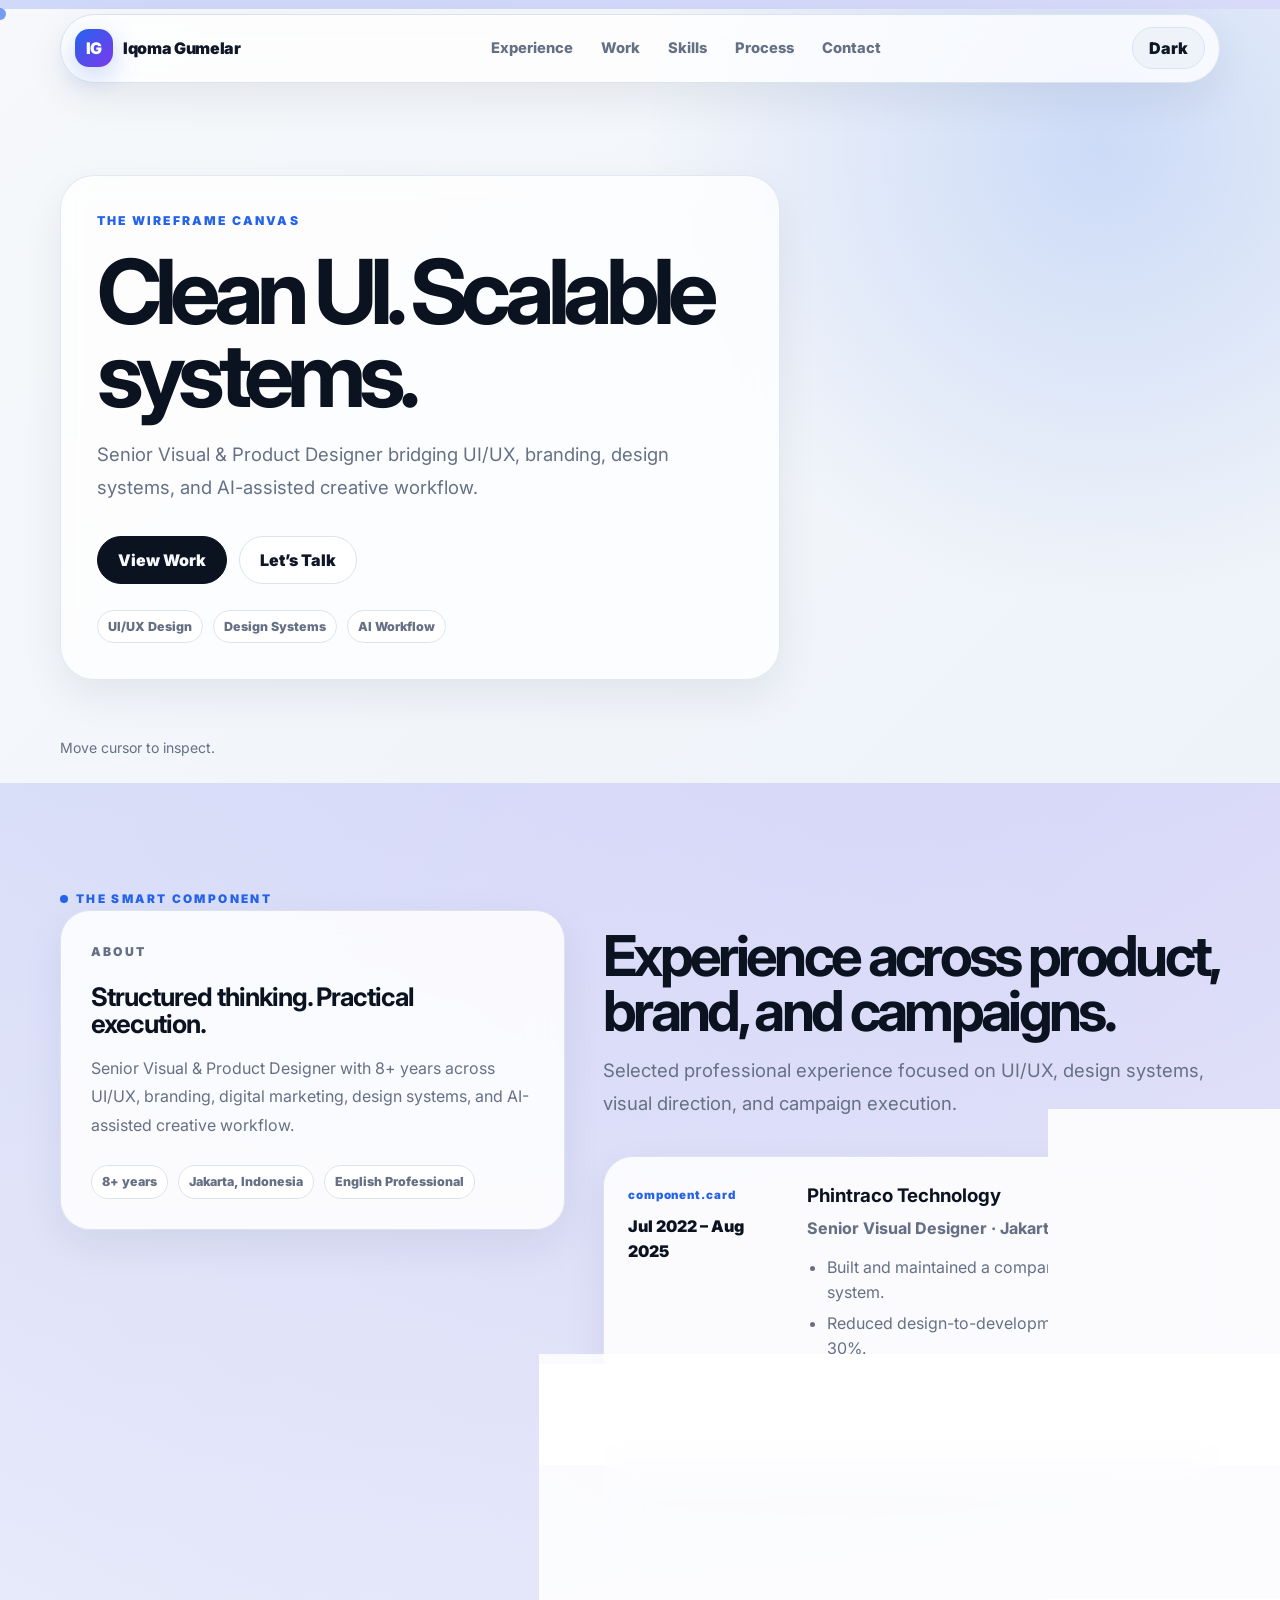
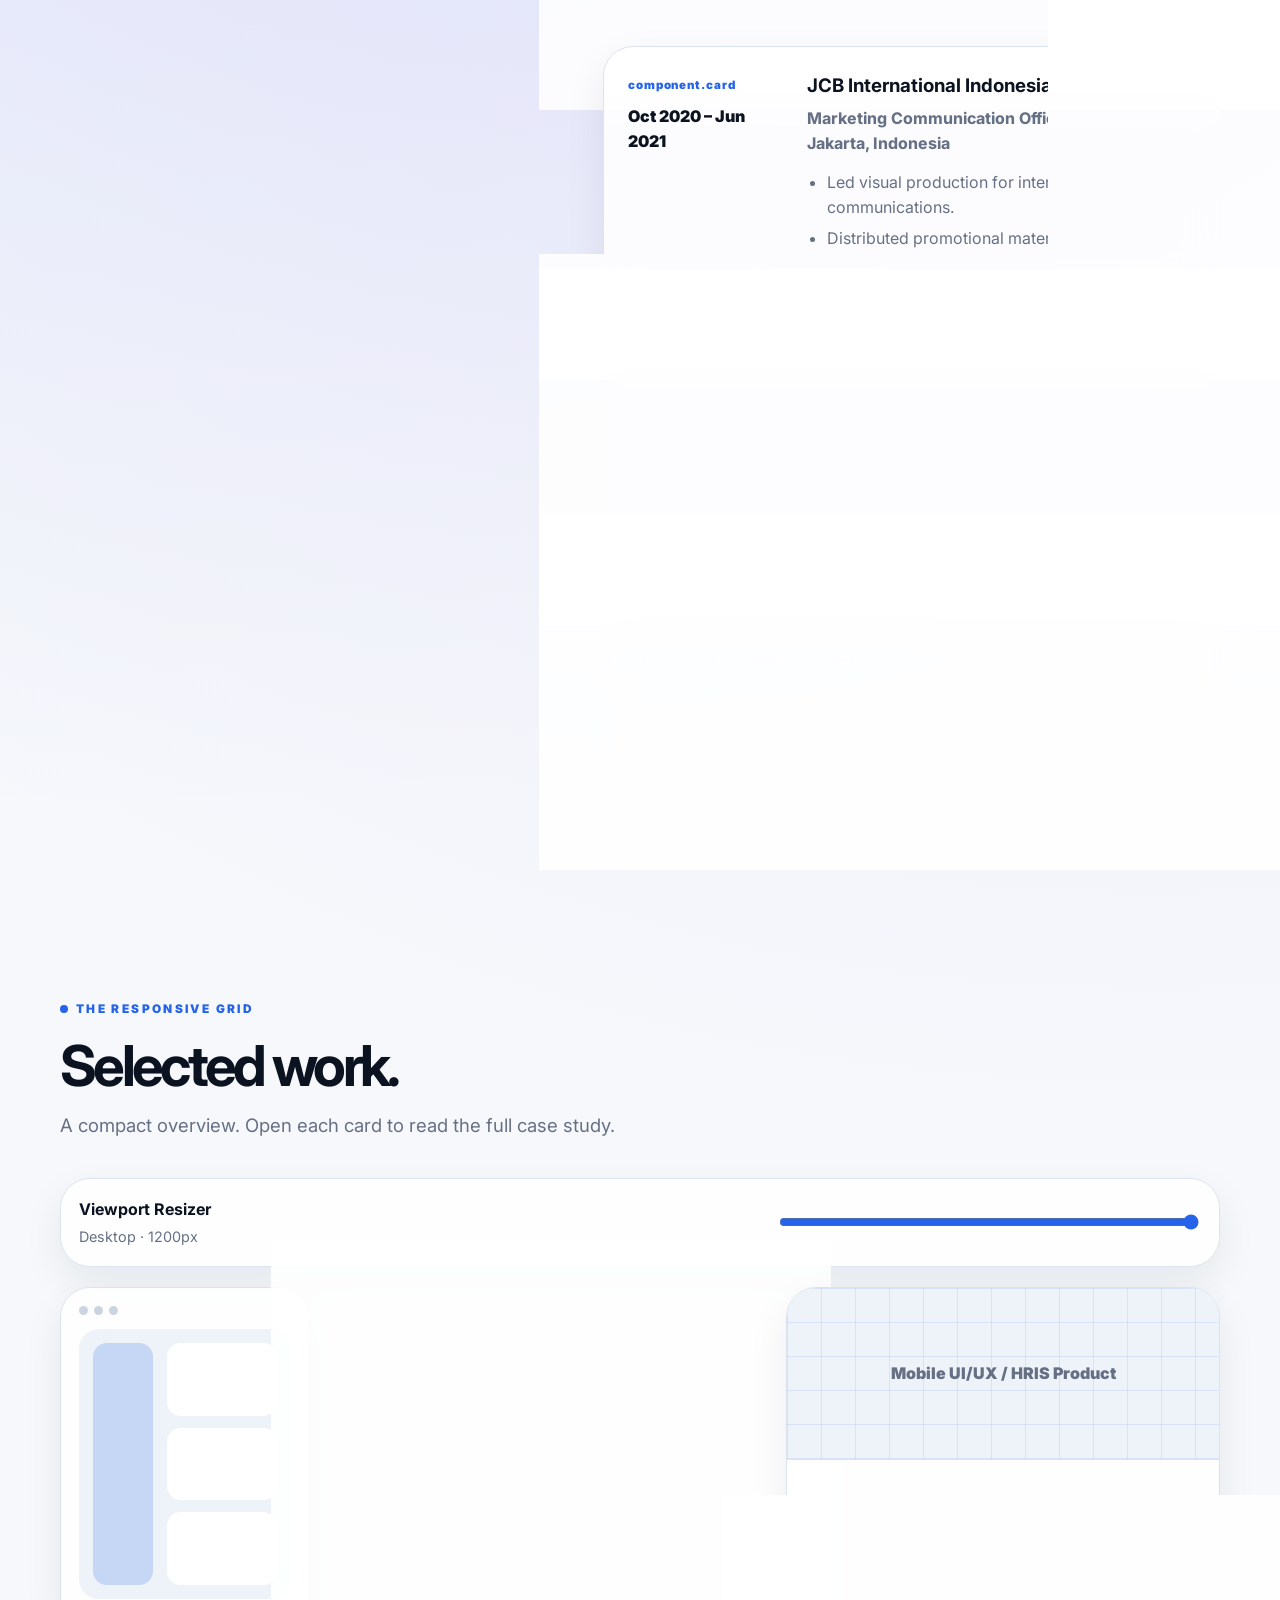
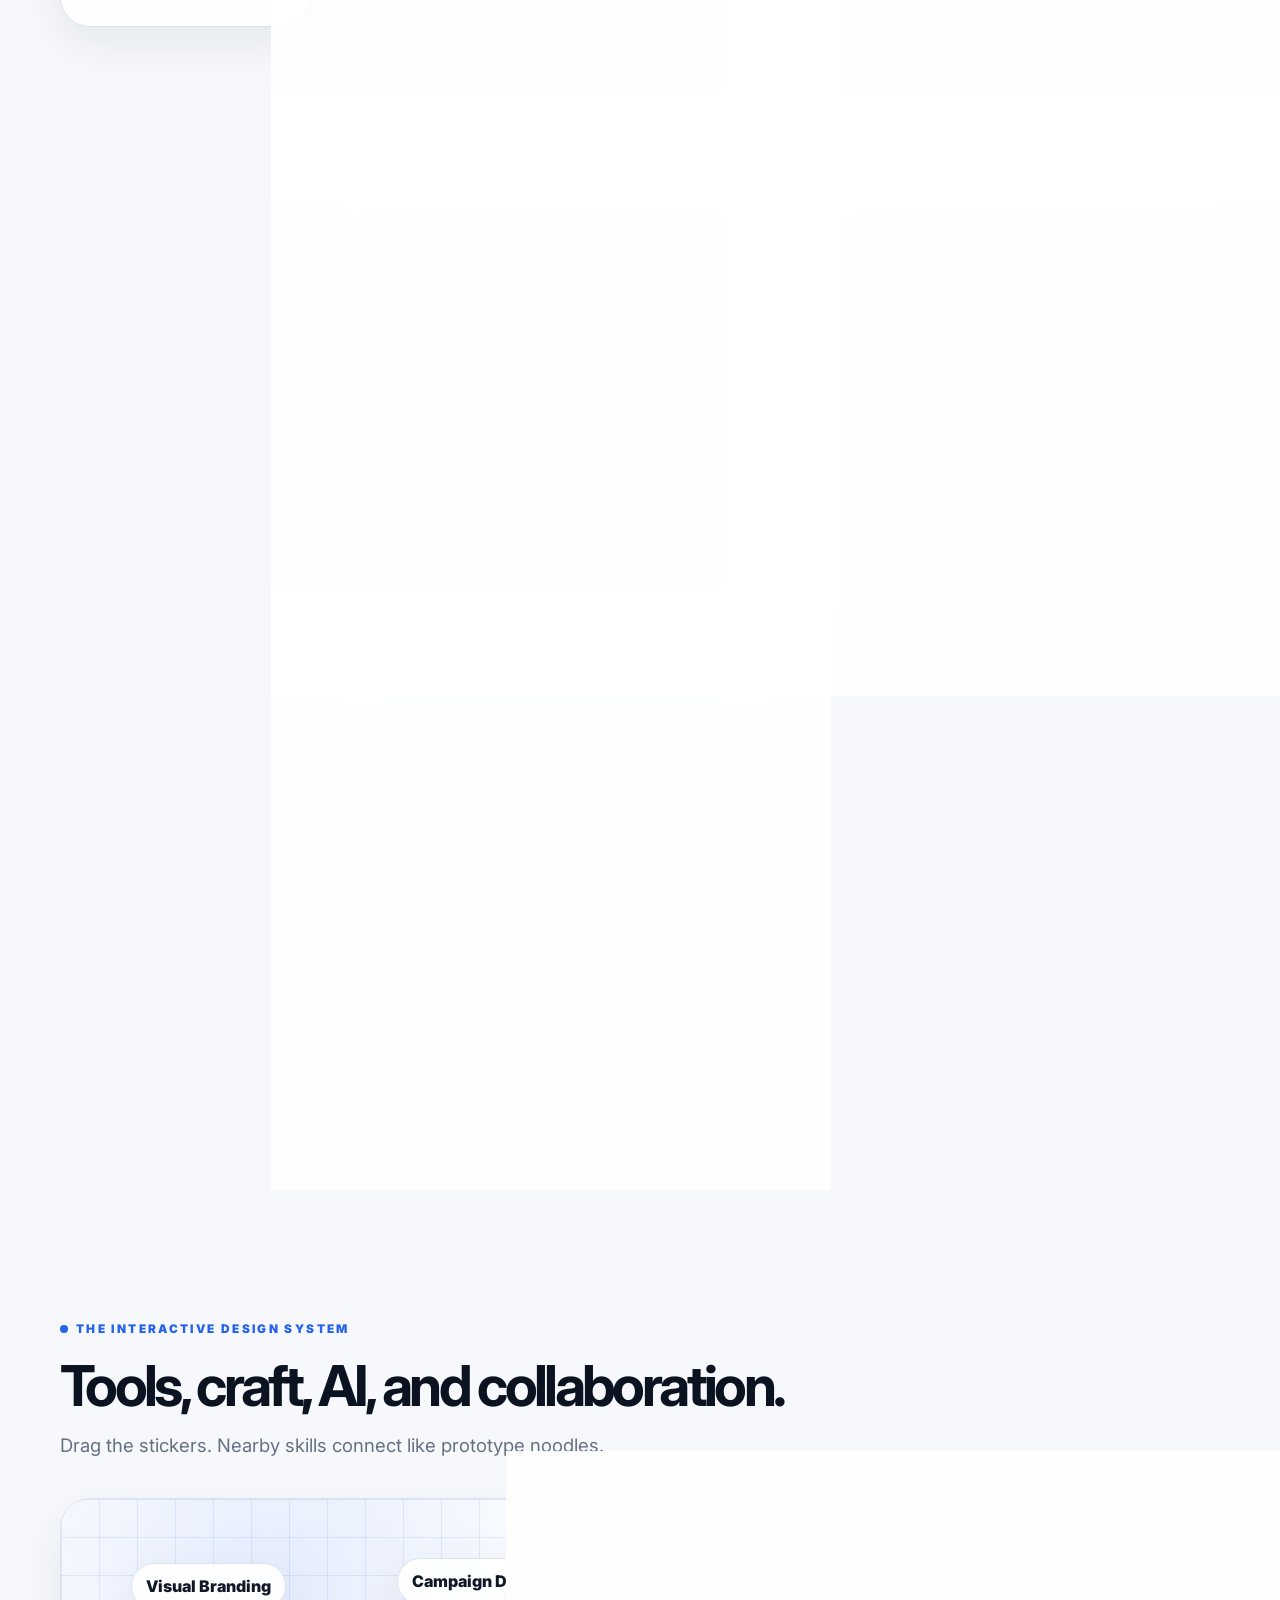
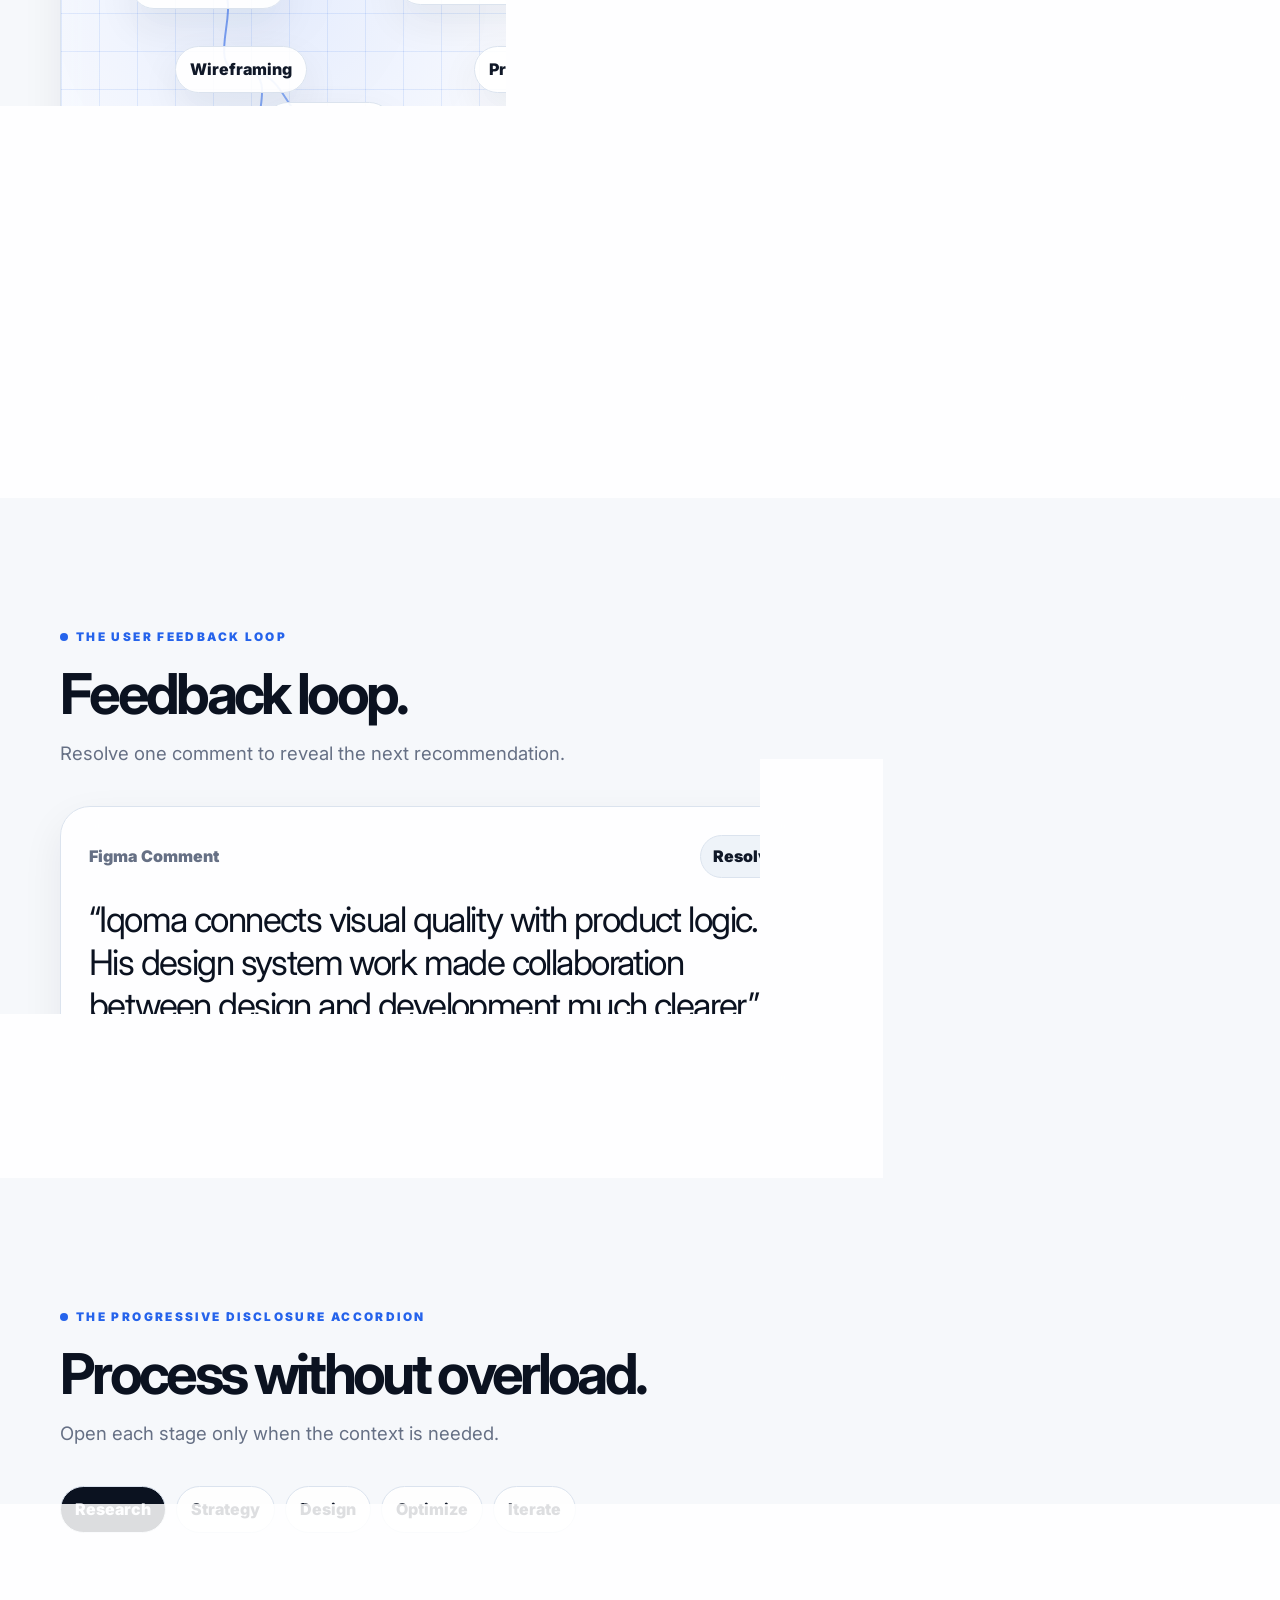
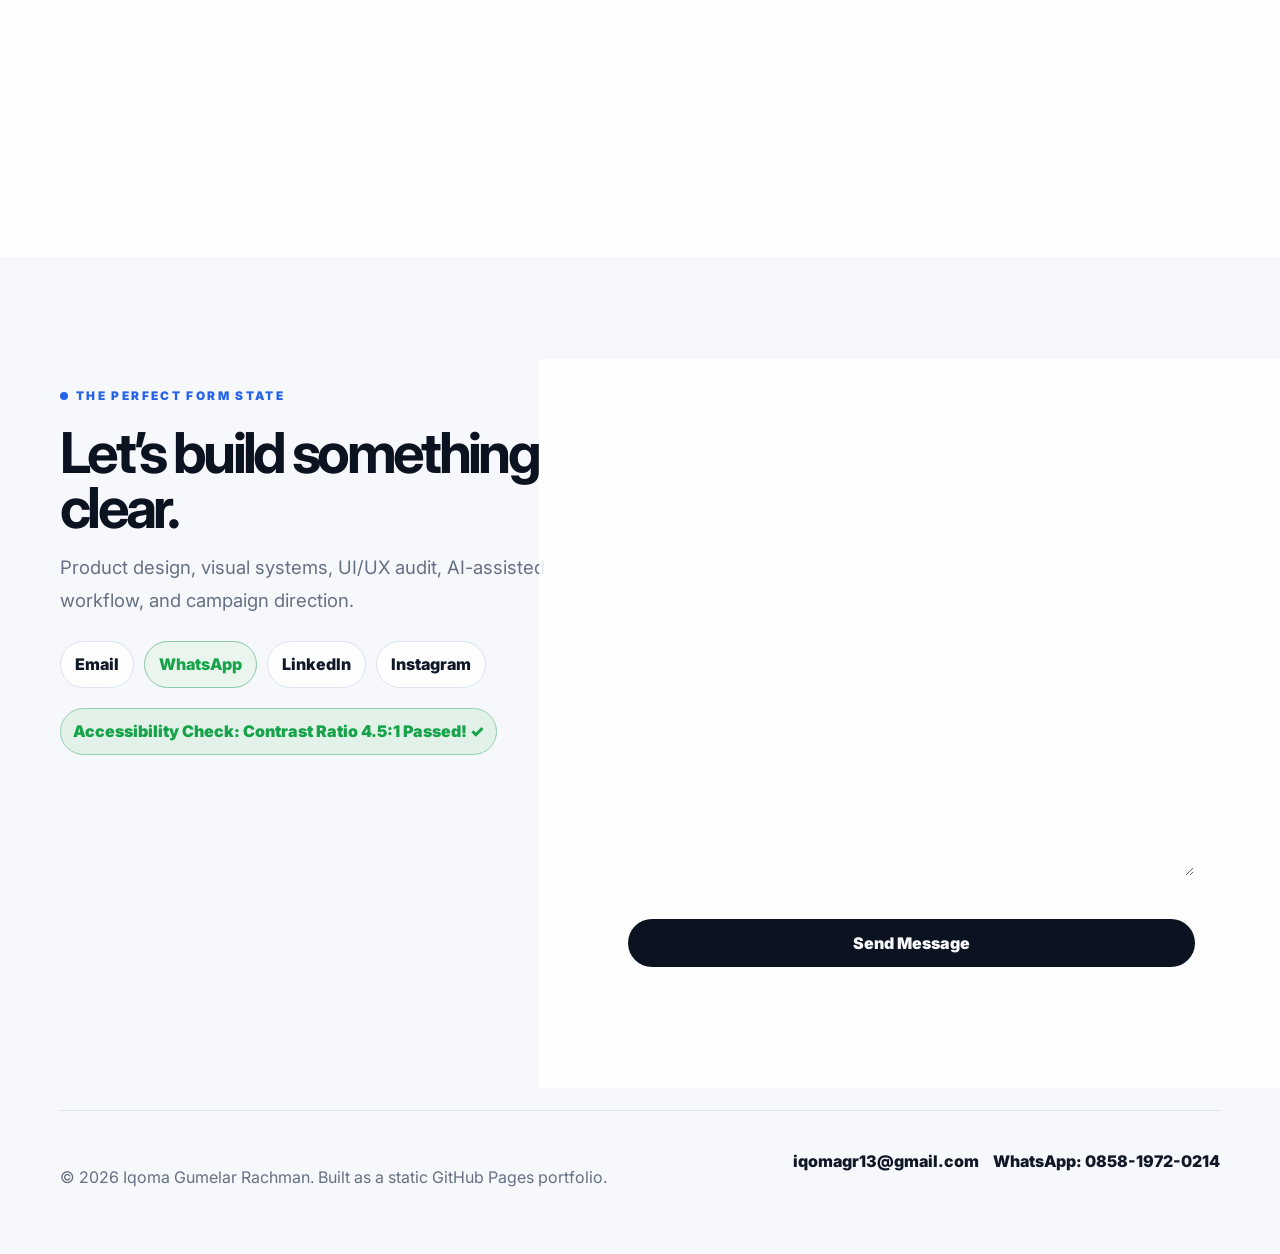
==== index.html @ 57df8367 "Initial portfolio website" ====
<!doctype html>
<html lang="en" data-theme="light">
<head>
  <meta charset="utf-8" />
  <meta name="viewport" content="width=device-width, initial-scale=1" />
  <meta name="description" content="Iqoma Gumelar Rachman — Senior Visual & Product Designer portfolio." />
  <title>Iqoma Gumelar — Senior Visual & Product Designer</title>
  <link rel="preconnect" href="https://fonts.googleapis.com">
  <link rel="preconnect" href="https://fonts.gstatic.com" crossorigin>
  <link href="https://fonts.googleapis.com/css2?family=Inter:wght@400;500;600;700;800;900&display=swap" rel="stylesheet">
  <link rel="stylesheet" href="style.css?v=wa-link-1" />
</head>
<body>
  <a class="skip-link" href="#main">Skip to content</a>
  <div class="cursor-dot" aria-hidden="true"></div>

  <header class="site-header">
    <a class="brand" href="#hero" aria-label="Back to top">
      <span class="brand-mark">IG</span>
      <span class="brand-text">Iqoma Gumelar</span>
    </a>
    <nav class="main-nav" aria-label="Primary navigation">
      <a href="#about">Experience</a>
      <a href="#projects">Work</a>
      <a href="#skills">Skills</a>
      <a href="#process">Process</a>
      <a href="#contact">Contact</a>
    </nav>
    <button class="header-theme-toggle" id="theme-toggle" type="button" aria-label="Toggle dark mode">Dark</button>
  </header>

  <main id="main">
    <section id="hero" class="hero" aria-labelledby="hero-title">
      <div class="hero-blueprint" aria-hidden="true"></div>
      <div class="hero-content reveal">
        <p class="eyebrow">The Wireframe Canvas</p>
        <h1 id="hero-title" class="hero-title">Clean UI. Scalable systems.</h1>
        <p class="hero-subtitle">Senior Visual & Product Designer bridging UI/UX, branding, design systems, and AI-assisted creative workflow.</p>
        <div class="hero-actions">
          <a class="button primary" href="#projects">View Work</a>
          <a class="button ghost" href="#contact">Let’s Talk</a>
        </div>
        <div class="hero-meta" aria-label="Profile highlights">
          <span>UI/UX Design</span>
          <span>Design Systems</span>
          <span>AI Workflow</span>
        </div>
      </div>
      <p class="hero-hint">Move cursor to inspect.</p>
    </section>

    <section id="about" class="section-shell" aria-labelledby="about-title">
      <div class="section-kicker">The Smart Component</div>
      <div class="about-grid">
        <aside class="summary-card reveal">
          <p class="eyebrow">About</p>
          <h3>Structured thinking. Practical execution.</h3>
          <p id="profile-summary">I translate business and marketing objectives into high-impact visual strategies, scalable design systems, and conversion-driven user experiences.</p>
          <div class="hero-meta">
            <span>8+ years</span>
            <span>Jakarta, Indonesia</span>
            <span>English Professional</span>
          </div>
        </aside>
        <div>
          <div class="section-heading reveal">
            <h2 id="about-title">Experience across product, brand, and campaigns.</h2>
            <p>Selected professional experience focused on UI/UX, design systems, visual direction, and campaign execution.</p>
          </div>
          <div id="experience-list" class="experience-list" aria-live="polite"></div>
        </div>
      </div>
    </section>

    <section id="projects" class="section-shell" aria-labelledby="projects-title">
      <div class="section-kicker">The Responsive Grid</div>
      <div class="section-heading reveal">
        <h2 id="projects-title">Selected work.</h2>
        <p>A compact overview. Open each card to read the full case study.</p>
      </div>
      <div class="viewport-control reveal" aria-label="Viewport resizer slider">
        <div><strong>Viewport Resizer</strong><span id="viewport-label">Desktop · 1200px</span></div>
        <input id="viewport-slider" type="range" min="360" max="1200" value="1200" step="20" aria-label="Resize project preview viewport" />
      </div>
      <div class="project-lab reveal">
        <div class="device-mockup" aria-hidden="true">
          <div class="device-topbar"><span></span><span></span><span></span></div>
          <div class="device-screen"><div class="mock-sidebar"></div><div class="mock-content"><i></i><i></i><i></i></div></div>
        </div>
        <div id="projects-grid" class="projects-grid"></div>
      </div>
    </section>

    <section id="skills" class="section-shell" aria-labelledby="skills-title">
      <div class="section-kicker">The Interactive Design System</div>
      <div class="section-heading reveal">
        <h2 id="skills-title">Tools, craft, AI, and collaboration.</h2>
        <p>Drag the stickers. Nearby skills connect like prototype noodles.</p>
      </div>
      <div class="skills-board reveal" id="skills-board" aria-label="Interactive draggable skills board">
        <svg id="connector-layer" aria-hidden="true"></svg>
        <div id="skill-tags" class="skills-grid"></div>
      </div>
    </section>

    <section id="testimonials" class="section-shell" aria-labelledby="testimonial-title">
      <div class="section-kicker">The User Feedback Loop</div>
      <div class="section-heading reveal">
        <h2 id="testimonial-title">Feedback loop.</h2>
        <p>Resolve one comment to reveal the next recommendation.</p>
      </div>
      <div class="comment-card reveal" id="testimonial-card">
        <div class="comment-toolbar"><span>Figma Comment</span><button id="resolve-testimonial" type="button">Resolve</button></div>
        <blockquote id="testimonial-quote"></blockquote>
        <p id="testimonial-person"></p>
      </div>
    </section>

    <section id="process" class="section-shell" aria-labelledby="process-title">
      <div class="section-kicker">The Progressive Disclosure Accordion</div>
      <div class="section-heading reveal">
        <h2 id="process-title">Process without overload.</h2>
        <p>Open each stage only when the context is needed.</p>
      </div>
      <div class="process-nav reveal" role="tablist" aria-label="Design process" id="process-tabs"></div>
      <div class="process-panel reveal" id="process-panel"></div>
    </section>

    <section id="contact" class="section-shell" aria-labelledby="contact-title">
      <div class="section-kicker">The Perfect Form State</div>
      <div class="contact-grid">
        <div class="section-heading reveal">
          <h2 id="contact-title">Let’s build something clear.</h2>
          <p>Product design, visual systems, UI/UX audit, AI-assisted workflow, and campaign direction.</p>
          <div class="social-links">
            <a id="email-link" href="mailto:iqomagr13@gmail.com">Email</a>
            <a id="whatsapp-link" href="https://wa.me/6285819720214" target="_blank" rel="noreferrer">WhatsApp</a>
            <a id="linkedin-link" href="https://linkedin.com/in/Iqoma" target="_blank" rel="noreferrer">LinkedIn</a>
            <a id="instagram-link" href="https://instagram.com/iqmagr" target="_blank" rel="noreferrer">Instagram</a>
          </div>
          <div class="contrast-badge" role="note">Accessibility Check: Contrast Ratio 4.5:1 Passed! ✓</div>
        </div>
        <form class="contact-form reveal" id="contact-form">
          <label><span>Name</span><input required name="name" autocomplete="name" placeholder="Your name" /><em class="measure">padding: 14px · height: 52px</em></label>
          <label><span>Email</span><input required name="email" type="email" autocomplete="email" placeholder="you@email.com" /><em class="measure">focus-ring: 2px</em></label>
          <label><span>Message</span><textarea required name="message" rows="5" placeholder="Tell me about the project..."></textarea><em class="measure">resize-safe area</em></label>
          <button class="button primary submit-button" type="submit">Send Message</button>
          <p class="form-status" id="form-status" role="status"></p>
        </form>
      </div>
    </section>
  </main>

  <footer class="site-footer">
    <p>© <span id="year"></span> Iqoma Gumelar Rachman. Built as a static GitHub Pages portfolio.</p>
    <div class="footer-links"><a href="mailto:iqomagr13@gmail.com">iqomagr13@gmail.com</a><a href="https://wa.me/6285819720214" target="_blank" rel="noreferrer">WhatsApp: 0858-1972-0214</a></div>
  </footer>

  <script src="app.js?v=wa-link-1"></script>
</body>
</html>
---- style.css ----
:root {
  color-scheme: light;
  --bg: #f6f8fb;
  --bg-elevated: #ffffff;
  --surface: rgba(255, 255, 255, 0.86);
  --surface-solid: #ffffff;
  --surface-2: #eef3f9;
  --text: #101828;
  --heading: #0b1220;
  --muted: #667085;
  --muted-2: #8a94a6;
  --line: #dbe3ee;
  --line-strong: #cbd5e1;
  --blue: #2563eb;
  --blue-2: #7c3aed;
  --success: #16a34a;
  --warning: #d97706;
  --danger: #dc2626;
  --grid: rgba(37, 99, 235, 0.11);
  --shadow: 0 24px 70px rgba(15, 23, 42, 0.10);
  --shadow-soft: 0 16px 42px rgba(15, 23, 42, 0.07);
  --radius-lg: 30px;
  --radius-md: 22px;
  --radius-sm: 16px;
  --container: min(1160px, calc(100% - 40px));
}

html[data-theme="dark"] {
  color-scheme: dark;
  --bg: #080b12;
  --bg-elevated: #0d1320;
  --surface: rgba(16, 22, 34, 0.82);
  --surface-solid: #111827;
  --surface-2: #172033;
  --text: #eef2f7;
  --heading: #f8fafc;
  --muted: #a6b0c2;
  --muted-2: #7f8aa0;
  --line: #253044;
  --line-strong: #364258;
  --blue: #60a5fa;
  --blue-2: #a78bfa;
  --success: #4ade80;
  --warning: #fbbf24;
  --danger: #f87171;
  --grid: rgba(96, 165, 250, 0.13);
  --shadow: 0 30px 90px rgba(0, 0, 0, 0.42);
  --shadow-soft: 0 18px 50px rgba(0, 0, 0, 0.28);
}

* { box-sizing: border-box; }
html { scroll-behavior: smooth; }
body {
  margin: 0;
  font-family: Inter, ui-sans-serif, system-ui, -apple-system, BlinkMacSystemFont, "Segoe UI", sans-serif;
  background:
    radial-gradient(circle at 8% -4%, color-mix(in srgb, var(--blue) 18%, transparent), transparent 34%),
    radial-gradient(circle at 90% 8%, color-mix(in srgb, var(--blue-2) 12%, transparent), transparent 30%),
    var(--bg);
  color: var(--text);
  line-height: 1.55;
  text-rendering: optimizeLegibility;
  -webkit-font-smoothing: antialiased;
}
::selection { background: var(--blue); color: #fff; }
a { color: inherit; }
img { max-width: 100%; }
button, input, textarea { font: inherit; }
button { cursor: pointer; }

.skip-link {
  position: fixed;
  top: 12px;
  left: 12px;
  z-index: 999;
  transform: translateY(-180%);
  background: var(--heading);
  color: var(--bg);
  padding: 10px 14px;
  border-radius: 999px;
  text-decoration: none;
  font-weight: 800;
}
.skip-link:focus { transform: translateY(0); }

.site-header,
.detail-nav {
  position: sticky;
  top: 14px;
  z-index: 80;
  width: var(--container);
  margin: 14px auto 0;
  display: flex;
  align-items: center;
  justify-content: space-between;
  gap: 16px;
  padding: 12px 14px;
  border: 1px solid var(--line);
  border-radius: 999px;
  background: color-mix(in srgb, var(--surface-solid) 78%, transparent);
  box-shadow: var(--shadow-soft);
  backdrop-filter: blur(18px);
}
.brand,
.back-link {
  display: inline-flex;
  align-items: center;
  gap: 10px;
  text-decoration: none;
  font-weight: 900;
  letter-spacing: -0.02em;
  min-height: 42px;
}
.brand-mark,
.back-icon {
  width: 38px;
  height: 38px;
  border-radius: 14px;
  display: grid;
  place-items: center;
  color: #fff;
  background: linear-gradient(135deg, var(--blue), var(--blue-2));
  box-shadow: 0 10px 28px color-mix(in srgb, var(--blue) 26%, transparent);
}
.back-icon svg { width: 20px; height: 20px; }
.main-nav { display: flex; align-items: center; gap: 4px; }
.main-nav a {
  padding: 10px 12px;
  border-radius: 999px;
  color: var(--muted);
  text-decoration: none;
  font-size: 0.92rem;
  font-weight: 800;
}
.main-nav a:hover,
.main-nav a:focus-visible {
  background: var(--surface-2);
  color: var(--heading);
  outline: none;
}
.header-theme-toggle,
.theme-toggle {
  min-height: 42px;
  border: 1px solid var(--line);
  border-radius: 999px;
  padding: 0 16px;
  background: var(--surface-2);
  color: var(--text);
  font-weight: 900;
}
.header-theme-toggle:hover,
.theme-toggle:hover { border-color: var(--blue); }

.section-shell {
  width: var(--container);
  margin: 0 auto;
  padding: clamp(70px, 8vw, 112px) 0;
}
.section-kicker,
.detail-eyebrow,
.block-label {
  display: inline-flex;
  align-items: center;
  gap: 8px;
  color: var(--blue);
  text-transform: uppercase;
  font-size: 0.74rem;
  line-height: 1.2;
  font-weight: 900;
  letter-spacing: 0.2em;
}
.section-kicker::before,
.detail-eyebrow::before,
.block-label::before {
  content: "";
  width: 8px;
  height: 8px;
  border-radius: 50%;
  background: currentColor;
}
.section-heading {
  max-width: 780px;
  margin-top: 18px;
  margin-bottom: 36px;
}
.section-heading h2 {
  margin: 0 0 16px;
  color: var(--heading);
  font-size: clamp(2rem, 4.4vw, 4rem);
  line-height: 0.98;
  letter-spacing: -0.065em;
}
.section-heading p,
.hero-subtitle,
.detail-lead {
  margin: 0;
  color: var(--muted);
  font-size: clamp(1rem, 1.45vw, 1.16rem);
  line-height: 1.78;
}

/* Hero */
.hero {
  --spot: clamp(150px, 23vw, 270px);
  position: relative;
  width: 100%;
  min-height: clamp(620px, 86vh, 820px);
  margin-top: -74px;
  padding: 150px max(20px, calc((100vw - 1160px) / 2)) 86px;
  display: grid;
  align-items: center;
  overflow: hidden;
  background:
    radial-gradient(circle at 86% 18%, color-mix(in srgb, var(--blue) 18%, transparent), transparent 36%),
    linear-gradient(135deg, var(--bg), var(--surface-2));
}
.hero::before {
  content: "";
  position: absolute;
  inset: 0;
  pointer-events: none;
  opacity: 0;
  transition: opacity 180ms ease;
  background: radial-gradient(circle var(--spot) at var(--mx, 70%) var(--my, 46%), rgba(7, 13, 27, 0.96) 0 64%, rgba(7, 13, 27, 0.62) 66%, transparent 100%);
  z-index: 1;
}
.hero-blueprint {
  position: absolute;
  inset: 0;
  z-index: 2;
  pointer-events: none;
  opacity: 0;
  transition: opacity 180ms ease;
  background:
    linear-gradient(rgba(96, 165, 250, 0.22) 1px, transparent 1px),
    linear-gradient(90deg, rgba(96, 165, 250, 0.22) 1px, transparent 1px);
  background-size: 34px 34px;
  -webkit-mask-image: radial-gradient(circle var(--spot) at var(--mx, 70%) var(--my, 46%), #000 0 75%, transparent 76%);
  mask-image: radial-gradient(circle var(--spot) at var(--mx, 70%) var(--my, 46%), #000 0 75%, transparent 76%);
}
.hero-blueprint::before,
.hero-blueprint::after {
  content: "";
  position: absolute;
  border: 1.5px solid rgba(96, 165, 250, 0.92);
  border-radius: 18px;
  box-shadow: 0 0 0 1px rgba(96, 165, 250, 0.15) inset;
}
.hero-blueprint::before {
  width: clamp(230px, 28vw, 420px);
  height: clamp(130px, 16vw, 220px);
  left: calc(var(--mx, 70%) - clamp(115px, 14vw, 210px));
  top: calc(var(--my, 46%) - clamp(65px, 8vw, 110px));
}
.hero-blueprint::after {
  width: clamp(112px, 11vw, 170px);
  height: 34px;
  left: calc(var(--mx, 70%) - 70px);
  top: calc(var(--my, 46%) + clamp(78px, 9vw, 126px));
  background: rgba(96, 165, 250, 0.16);
}
.hero.is-inspecting::before,
.hero.is-inspecting .hero-blueprint { opacity: 1; }
.hero-content { position: relative; z-index: 3; max-width: 720px; padding: clamp(22px, 3.4vw, 36px); border: 1px solid color-mix(in srgb, var(--line) 82%, transparent); border-radius: 34px; background: color-mix(in srgb, var(--surface-solid) 76%, transparent); box-shadow: var(--shadow-soft); backdrop-filter: blur(14px); }
.eyebrow {
  margin: 0 0 20px;
  color: var(--blue);
  font-size: 0.76rem;
  font-weight: 900;
  letter-spacing: 0.18em;
  text-transform: uppercase;
}
.hero-title {
  margin: 0 0 22px;
  color: var(--heading);
  font-size: clamp(2.8rem, 7vw, 5.8rem);
  line-height: 0.92;
  letter-spacing: -0.078em;
  max-width: 740px;
}
.hero.is-inspecting .hero-content { border-color: color-mix(in srgb, var(--blue) 36%, var(--line)); }
.hero-actions { display: flex; gap: 12px; flex-wrap: wrap; margin-top: 32px; }
.button,
.btn {
  min-height: 48px;
  display: inline-flex;
  align-items: center;
  justify-content: center;
  gap: 10px;
  padding: 0 20px;
  border: 1px solid var(--line);
  border-radius: 999px;
  text-decoration: none;
  font-weight: 900;
  color: var(--text);
  background: var(--surface-solid);
}
.button.primary,
.btn.primary { background: var(--heading); color: var(--bg); border-color: var(--heading); }
.button.ghost,
.btn.secondary { background: var(--surface-solid); color: var(--text); }
.button:hover,
.btn:hover { transform: translateY(-1px); box-shadow: var(--shadow-soft); }
.hero-meta { display: flex; gap: 10px; flex-wrap: wrap; margin-top: 26px; }
.hero-meta span,
.status-badge,
.pill {
  display: inline-flex;
  align-items: center;
  min-height: 30px;
  padding: 6px 10px;
  border: 1px solid var(--line);
  border-radius: 999px;
  background: var(--surface-solid);
  color: var(--muted);
  font-size: 0.78rem;
  font-weight: 850;
}
.status-published { color: var(--success); border-color: color-mix(in srgb, var(--success) 35%, var(--line)); }
.hero-hint { position: absolute; z-index: 3; bottom: 24px; left: max(20px, calc((100vw - 1160px) / 2)); margin: 0; color: var(--muted); font-size: 0.88rem; }

/* Cards and common layout */
.summary-card,
.experience-card,
.comment-card,
.contact-form,
.process-panel,
.viewport-control,
.skills-board,
.project-card,
.detail-card {
  border: 1px solid var(--line);
  border-radius: var(--radius-lg);
  background: var(--surface);
  box-shadow: var(--shadow-soft);
  backdrop-filter: blur(16px);
}
.about-grid,
.contact-grid { display: grid; grid-template-columns: 0.9fr 1.1fr; gap: 38px; align-items: start; }
.summary-card { padding: 30px; position: sticky; top: 110px; }
.summary-card h3 { margin: 0 0 12px; color: var(--heading); font-size: 1.6rem; line-height: 1.08; letter-spacing: -0.04em; }
.summary-card p { color: var(--muted); line-height: 1.78; }
.experience-list { display: grid; gap: 16px; }
.experience-card { position: relative; display: grid; grid-template-columns: 155px 1fr; gap: 24px; padding: 24px; transition: transform 180ms ease, border-color 180ms ease; }
.experience-card:hover { transform: translateY(-2px); border-color: var(--blue); }
.spec-label { color: var(--blue); font-weight: 900; font-size: 0.72rem; letter-spacing: 0.08em; }
.exp-period { margin-top: 8px; color: var(--heading); font-weight: 900; }
.experience-card h3 { margin: 0 0 6px; color: var(--heading); }
.role { margin: 0 0 14px; color: var(--muted); font-weight: 750; }
ul { margin: 0; padding-left: 20px; color: var(--muted); }
li + li { margin-top: 6px; }

/* Projects */
.viewport-control { display: flex; align-items: center; justify-content: space-between; gap: 16px; padding: 18px; margin-bottom: 20px; }
.viewport-control strong { display: block; color: var(--heading); }
.viewport-control span { display: block; color: var(--muted); margin-top: 4px; font-size: 0.9rem; }
.viewport-control input { width: min(420px, 44vw); accent-color: var(--blue); }
.project-lab { display: grid; grid-template-columns: 250px minmax(0, 1fr); gap: 24px; align-items: start; }
.device-mockup { position: sticky; top: 110px; min-height: 340px; border: 1px solid var(--line); border-radius: var(--radius-lg); background: var(--surface); padding: 18px; box-shadow: var(--shadow-soft); }
.device-topbar { display: flex; gap: 6px; margin-bottom: 14px; }
.device-topbar span { width: 9px; height: 9px; border-radius: 50%; background: var(--line-strong); }
.device-screen { min-height: 270px; border-radius: 20px; background: var(--surface-2); display: grid; grid-template-columns: 60px 1fr; gap: 14px; padding: 14px; }
.mock-sidebar { border-radius: 14px; background: color-mix(in srgb, var(--blue) 20%, transparent); }
.mock-content { display: grid; gap: 12px; }
.mock-content i { display: block; border-radius: 14px; background: var(--surface-solid); }
.projects-grid { display: grid; grid-template-columns: repeat(2, minmax(0, 1fr)); gap: 18px; transition: max-width 200ms ease; }
.project-card { overflow: hidden; transition: transform 180ms ease, border-color 180ms ease; }
.project-card:hover { transform: translateY(-4px); border-color: var(--blue); }
.project-link { display: grid; grid-template-rows: auto 1fr; height: 100%; color: inherit; text-decoration: none; }
.project-visual {
  height: 172px;
  border-bottom: 1px solid var(--line);
  background:
    radial-gradient(circle at 25% 20%, color-mix(in srgb, var(--blue) 22%, transparent), transparent 36%),
    linear-gradient(135deg, var(--surface-2), var(--surface-solid));
  overflow: hidden;
}
.project-visual img { width: 100%; height: 100%; object-fit: cover; display: block; }
.project-body { padding: 20px; }
.project-topline { display: flex; align-items: center; justify-content: space-between; gap: 10px; margin-bottom: 16px; }
.project-card h3 { margin: 0 0 8px; color: var(--heading); font-size: 1.22rem; line-height: 1.12; letter-spacing: -0.045em; }
.project-card p { margin: 0; color: var(--muted); display: -webkit-box; -webkit-line-clamp: 2; -webkit-box-orient: vertical; overflow: hidden; }
.card-meta { display: flex; flex-wrap: wrap; gap: 8px; margin-top: 16px; }
.case-study-link { display: inline-flex; margin-top: 18px; color: var(--blue); font-weight: 900; }
.detail-image-placeholder { min-height: 100%; height: 100%; display: grid; place-items: center; padding: 20px; text-align: center; color: var(--muted); background: linear-gradient(var(--grid) 1px, transparent 1px), linear-gradient(90deg, var(--grid) 1px, transparent 1px), var(--surface-2); background-size: 34px 34px; }

/* Skills */
.skills-board {
  min-height: 520px;
  position: relative;
  overflow: hidden;
  padding: 26px;
  background:
    radial-gradient(circle at 18% 18%, color-mix(in srgb, var(--blue) 12%, transparent), transparent 32%),
    linear-gradient(var(--grid) 1px, transparent 1px),
    linear-gradient(90deg, var(--grid) 1px, transparent 1px),
    var(--surface);
  background-size: auto, 38px 38px, 38px 38px, auto;
}
.skills-grid { position: absolute; inset: 26px; }
.skill-tag {
  position: absolute;
  z-index: 2;
  border: 1px solid var(--line);
  border-radius: 999px;
  background: color-mix(in srgb, var(--surface-solid) 92%, transparent);
  color: var(--text);
  padding: 10px 14px;
  font-weight: 850;
  cursor: grab;
  box-shadow: var(--shadow-soft);
  touch-action: none;
  user-select: none;
  transition: border-color 180ms ease, background 180ms ease, transform 180ms ease;
}
.skill-tag:hover { border-color: var(--blue); background: color-mix(in srgb, var(--blue) 8%, var(--surface-solid)); }
.skill-tag:active { cursor: grabbing; }
#connector-layer { position: absolute; inset: 0; width: 100%; height: 100%; pointer-events: none; z-index: 1; color: var(--blue); }

/* Testimonials, Process, Contact */
.comment-card { max-width: 760px; padding: 28px; transition: opacity 180ms ease; }
.comment-toolbar { display: flex; justify-content: space-between; align-items: center; gap: 16px; margin-bottom: 20px; color: var(--muted); font-weight: 900; }
.comment-toolbar button { border: 1px solid var(--line); background: var(--surface-2); color: var(--text); border-radius: 999px; padding: 8px 12px; }
blockquote { margin: 0 0 18px; color: var(--heading); font-size: clamp(1.3rem, 3vw, 2.2rem); line-height: 1.22; letter-spacing: -0.045em; }
#testimonial-person { margin: 0; color: var(--muted); font-weight: 850; }
.process-nav { display: flex; flex-wrap: wrap; gap: 10px; margin-bottom: 18px; }
.process-nav button { border: 1px solid var(--line); background: var(--surface); color: var(--text); border-radius: 999px; padding: 10px 14px; font-weight: 850; }
.process-nav button[aria-selected="true"] { background: var(--heading); color: var(--bg); }
.process-panel { padding: 32px; min-height: 220px; }
.process-panel h3 { margin: 0 0 12px; color: var(--heading); font-size: clamp(1.6rem, 3vw, 2rem); letter-spacing: -0.05em; }
.process-panel p { margin: 0; max-width: 720px; color: var(--muted); line-height: 1.8; }
.metric { display: inline-flex; margin-top: 16px; color: var(--blue); font-weight: 900; }
.social-links { display: flex; flex-wrap: wrap; gap: 10px; margin-top: 24px; }
.social-links a { padding: 10px 14px; border: 1px solid var(--line); border-radius: 999px; background: var(--surface); text-decoration: none; font-weight: 850; }
.contrast-badge { display: inline-flex; margin-top: 20px; padding: 10px 12px; border: 1px solid color-mix(in srgb, var(--success) 35%, var(--line)); border-radius: 999px; background: color-mix(in srgb, var(--success) 12%, var(--surface)); color: var(--success); font-weight: 900; }
.contact-form { display: grid; gap: 16px; padding: 24px; }
.contact-form label { display: grid; gap: 8px; font-weight: 850; }
.contact-form input,
.contact-form textarea { width: 100%; border: 1px solid var(--line); border-radius: 16px; background: var(--surface-2); color: var(--text); padding: 14px 16px; outline: none; }
.contact-form input:focus,
.contact-form textarea:focus { border-color: var(--blue); box-shadow: 0 0 0 4px color-mix(in srgb, var(--blue) 18%, transparent); }
.measure { color: var(--blue); font-size: 0.72rem; font-style: normal; opacity: 0; }
.contact-form label:focus-within .measure { opacity: 1; }
.submit-button { width: 100%; border: none; }
.form-status { color: var(--muted); margin: 0; }
.site-footer { width: var(--container); margin: 0 auto; padding: 38px 0 48px; border-top: 1px solid var(--line); display: flex; justify-content: space-between; gap: 20px; color: var(--muted); }
.site-footer a { color: var(--text); text-decoration: none; font-weight: 850; }

/* Detail page */
.detail-page { min-height: 100vh; background: var(--bg); color: var(--text); }
.detail-shell { width: var(--container); margin: 0 auto; }
.detail-nav { width: 100%; }
.back-link { padding-right: 12px; border-radius: 999px; }
.back-link:hover .back-icon { transform: translateX(-2px); }
.back-icon { transition: transform 180ms ease; }
.detail-hero {
  padding: clamp(56px, 8vw, 92px) 0 clamp(34px, 5vw, 54px);
  display: grid;
  grid-template-columns: minmax(0, 0.88fr) minmax(360px, 1.12fr);
  gap: clamp(28px, 5vw, 54px);
  align-items: center;
}
.detail-eyebrow { margin-bottom: 18px; }
.detail-hero h1 {
  margin: 0 0 18px;
  color: var(--heading);
  font-size: clamp(2.35rem, 5.2vw, 4.8rem);
  line-height: 0.96;
  letter-spacing: -0.065em;
  max-width: 720px;
}
.detail-lead { max-width: 660px; }
.detail-actions { display: flex; flex-wrap: wrap; gap: 12px; margin-top: 28px; }
.detail-image {
  min-height: 340px;
  border: 1px solid var(--line);
  border-radius: 32px;
  overflow: hidden;
  background: var(--surface-solid);
  box-shadow: var(--shadow);
}
.detail-image img { width: 100%; height: 100%; min-height: 340px; object-fit: cover; display: block; }
.detail-meta-grid { display: grid; grid-template-columns: repeat(4, 1fr); gap: 14px; margin-bottom: 42px; }
.detail-card { background: var(--surface); border: 1px solid var(--line); border-radius: 26px; box-shadow: var(--shadow-soft); }
.detail-meta-card { padding: 20px; min-height: 138px; }
.icon-box,
.detail-meta-card > svg,
.study-block > svg { width: 38px; height: 38px; padding: 9px; border-radius: 14px; color: var(--blue); background: color-mix(in srgb, var(--blue) 10%, var(--surface-solid)); margin-bottom: 14px; }
.detail-meta-card span { display: block; margin-bottom: 8px; color: var(--muted); font-size: 0.74rem; font-weight: 900; text-transform: uppercase; letter-spacing: 0.12em; }
.detail-meta-card strong { display: block; color: var(--heading); font-size: 1rem; line-height: 1.45; }
.detail-content { display: grid; grid-template-columns: 300px minmax(0, 1fr); gap: 28px; align-items: start; padding-bottom: 90px; }
.detail-sidebar { position: sticky; top: 100px; padding: 24px; }
.detail-sidebar h2 { margin: 0 0 10px; color: var(--heading); font-size: 1.18rem; letter-spacing: -0.03em; }
.detail-sidebar p { margin: 0 0 18px; color: var(--muted); line-height: 1.7; }
.detail-sidebar ul { list-style: none; padding: 0; margin: 0; display: grid; gap: 8px; }
.detail-sidebar li { display: flex; gap: 10px; align-items: center; padding: 11px 12px; border: 1px solid var(--line); border-radius: 16px; background: color-mix(in srgb, var(--surface-solid) 72%, transparent); color: var(--muted); font-weight: 850; }
.detail-sidebar li svg { width: 18px; height: 18px; flex: 0 0 auto; color: var(--blue); }
.detail-main { display: grid; gap: 18px; }
.study-block { padding: clamp(22px, 3.5vw, 38px); }
.study-block h2 { margin: 10px 0 14px; color: var(--heading); font-size: clamp(1.38rem, 2.8vw, 2.25rem); line-height: 1.05; letter-spacing: -0.052em; }
.study-block p { margin: 0; color: var(--muted); line-height: 1.82; }
.study-list { list-style: none; padding: 0; margin: 0; display: grid; gap: 10px; }
.study-list li { position: relative; padding: 14px 16px 14px 42px; border: 1px solid var(--line); border-radius: 16px; background: var(--surface-2); color: var(--muted); line-height: 1.6; }
.study-list li::before { content: ""; position: absolute; left: 17px; top: 22px; width: 8px; height: 8px; border-radius: 50%; background: var(--blue); }
.process-timeline { counter-reset: step; }
.process-timeline li { padding-left: 66px; min-height: 52px; }
.process-timeline li::before { counter-increment: step; content: counter(step, decimal-leading-zero); position: absolute; left: 12px; top: 10px; width: 40px; height: 40px; border-radius: 14px; display: grid; place-items: center; background: var(--heading); color: var(--bg); font-weight: 900; font-size: 0.78rem; }

.reveal { opacity: 1; transform: none; transition: opacity 420ms ease, transform 420ms ease; }
.cursor-dot { position: fixed; width: 12px; height: 12px; border-radius: 50%; background: var(--blue); pointer-events: none; z-index: 9999; transform: translate(-50%, -50%); opacity: 0; }
@media (hover: hover) and (pointer: fine) { .cursor-dot { opacity: 0.62; } }

@media (max-width: 1040px) {
  .project-lab { grid-template-columns: 1fr; }
  .device-mockup { display: none; }
  .detail-hero,
  .detail-content,
  .about-grid,
  .contact-grid { grid-template-columns: 1fr; }
  .summary-card,
  .detail-sidebar { position: relative; top: auto; }
  .detail-meta-grid { grid-template-columns: repeat(2, 1fr); }
}

@media (max-width: 760px) {
  :root { --container: min(100% - 28px, 1160px); }
  .site-header,
  .detail-nav { top: 10px; border-radius: 24px; padding: 10px; }
  .brand-text { display: none; }
  .main-nav { display: none; }
  .header-theme-toggle,
  .theme-toggle { min-height: 38px; padding-inline: 13px; }
  .hero { margin-top: -68px; min-height: 610px; padding-top: 132px; padding-bottom: 72px; --spot: 148px; }
  .hero-title { font-size: clamp(2.45rem, 12vw, 3.8rem); letter-spacing: -0.07em; }
  .hero-actions .button { width: 100%; }
  .hero-hint { display: none; }
  .section-shell { padding: 70px 0; }
  .section-heading { margin-bottom: 28px; }
  .section-heading h2 { font-size: clamp(2rem, 11vw, 3.1rem); }
  .experience-card { grid-template-columns: 1fr; gap: 14px; padding: 22px; }
  .viewport-control { display: none; }
  .projects-grid { grid-template-columns: 1fr; max-width: none !important; }
  .project-visual { height: 156px; }
  .skills-board { min-height: 620px; padding: 18px; }
  .skills-grid { inset: 18px; }
  .skill-tag { padding: 9px 12px; font-size: 0.86rem; }
  .comment-toolbar { align-items: flex-start; }
  .site-footer { flex-direction: column; }
  .back-link { font-size: 0.95rem; }
  .back-icon { width: 36px; height: 36px; border-radius: 13px; }
  .detail-hero { padding-top: 48px; }
  .detail-hero h1 { font-size: clamp(2.2rem, 12.5vw, 3.5rem); }
  .detail-image,
  .detail-image img { min-height: 230px; }
  .detail-meta-grid { grid-template-columns: 1fr; }
  .detail-content { gap: 18px; padding-bottom: 64px; }
  .detail-sidebar { display: none; }
  .study-block { border-radius: 22px; }
}

@media (prefers-reduced-motion: reduce) {
  * { scroll-behavior: auto !important; transition: none !important; animation: none !important; }
}

.footer-links { display: flex; flex-wrap: wrap; gap: 14px; justify-content: flex-end; }
.footer-links a { white-space: nowrap; }
.social-links a[href*="wa.me"] { border-color: color-mix(in srgb, var(--success) 42%, var(--line)); color: var(--success); background: color-mix(in srgb, var(--success) 9%, var(--surface)); }
@media (max-width: 760px) { .footer-links { justify-content: flex-start; } }
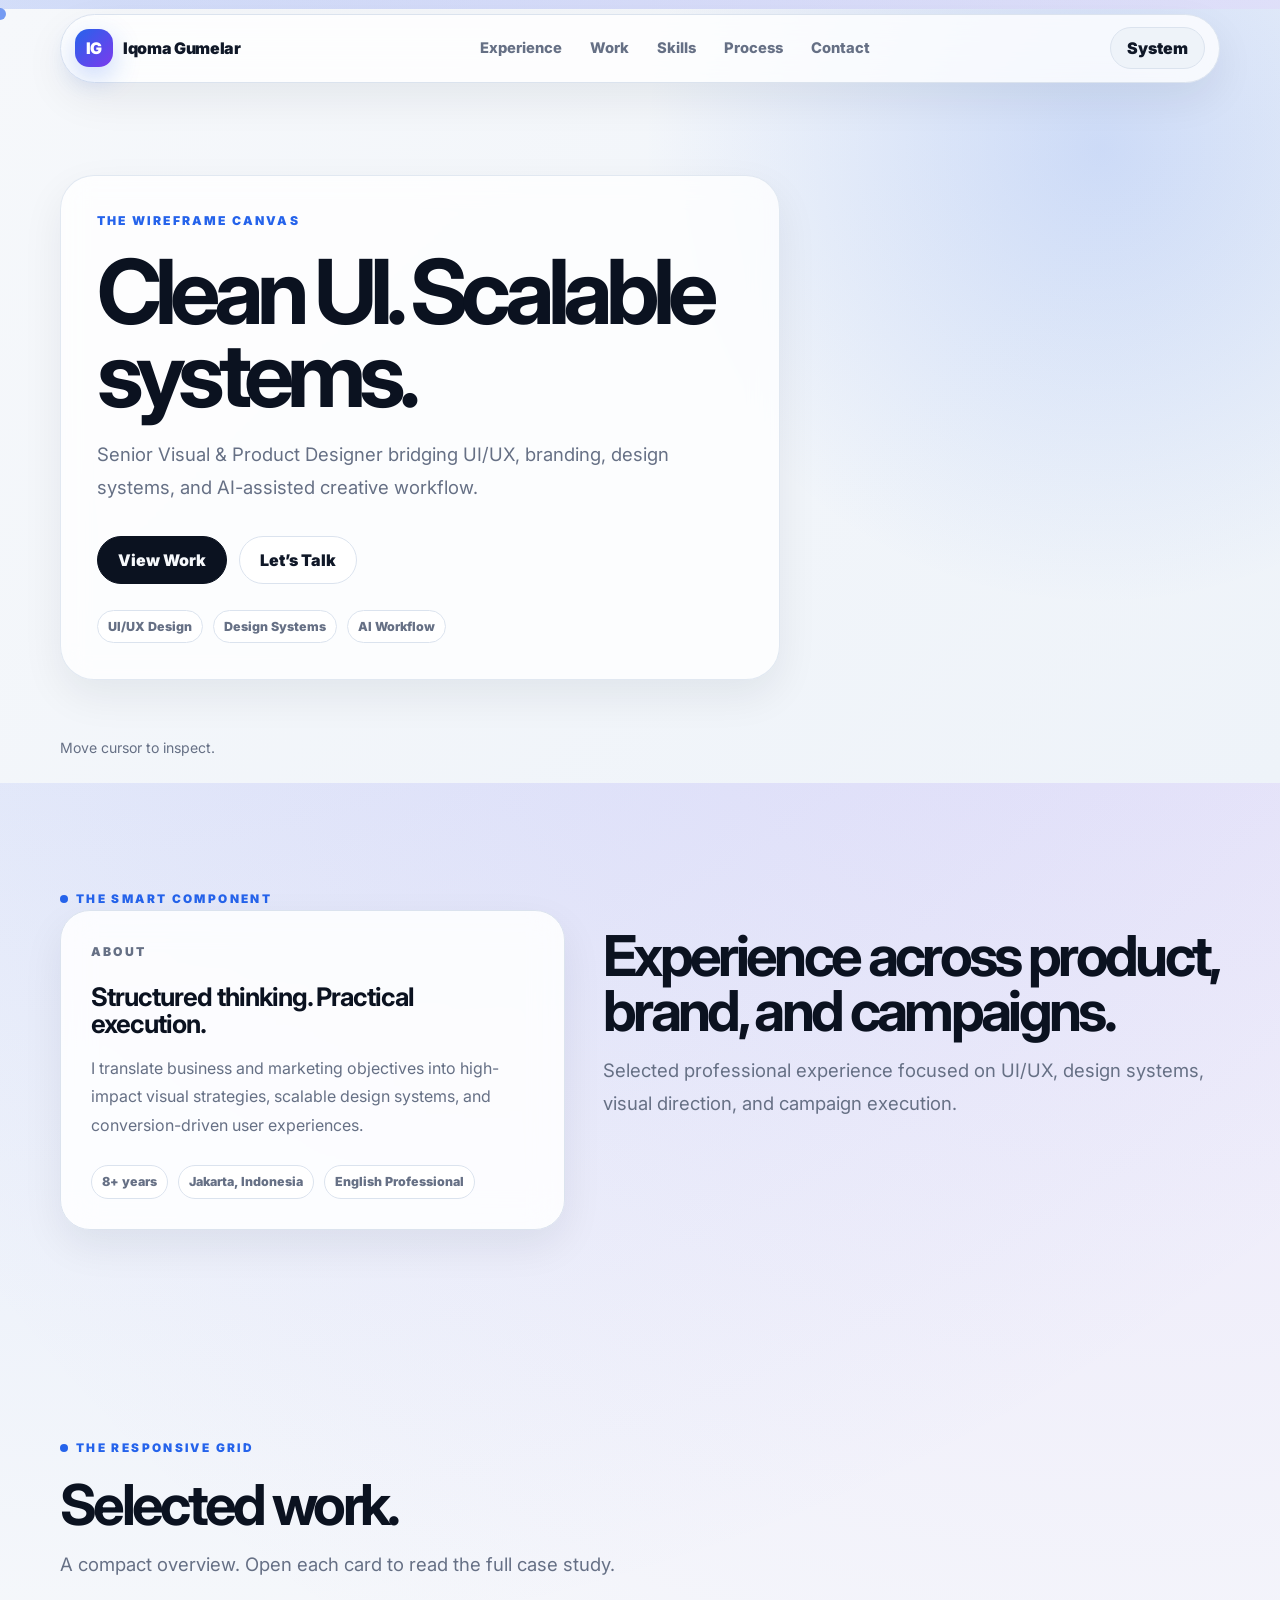
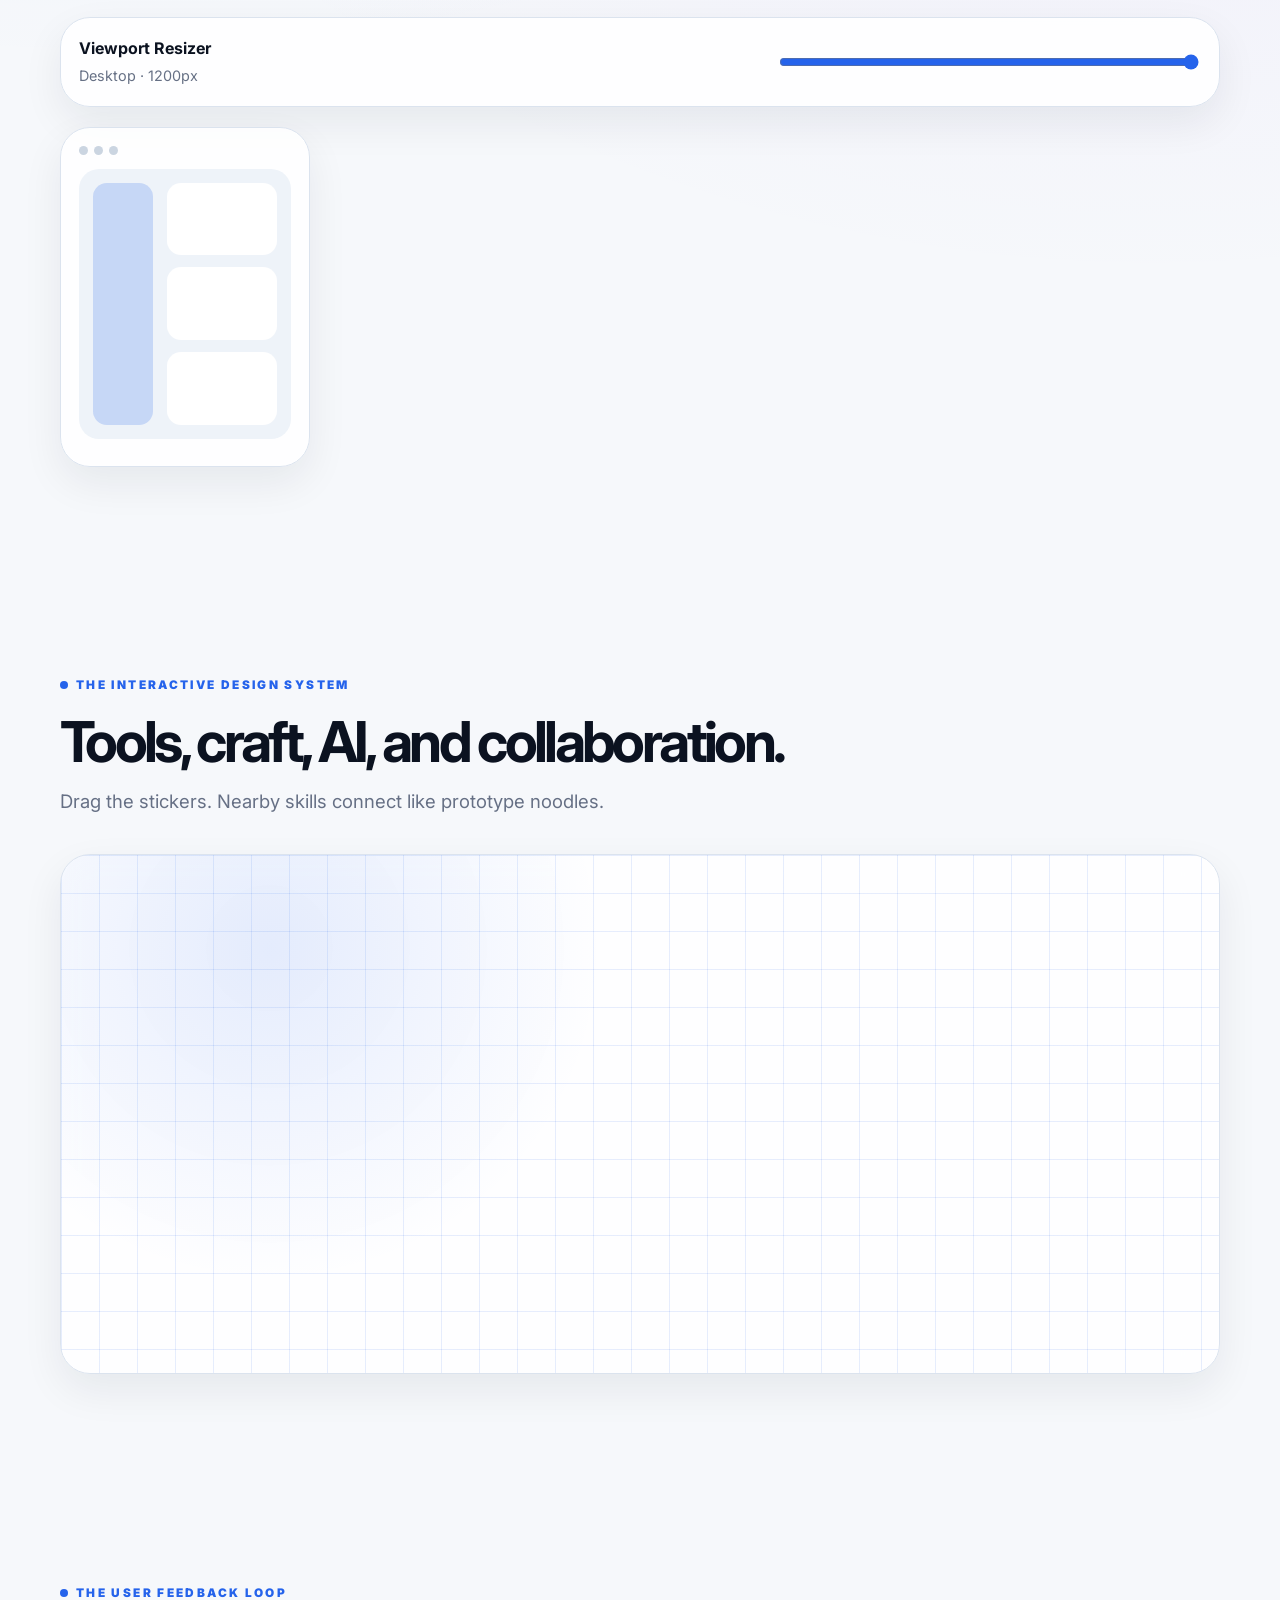
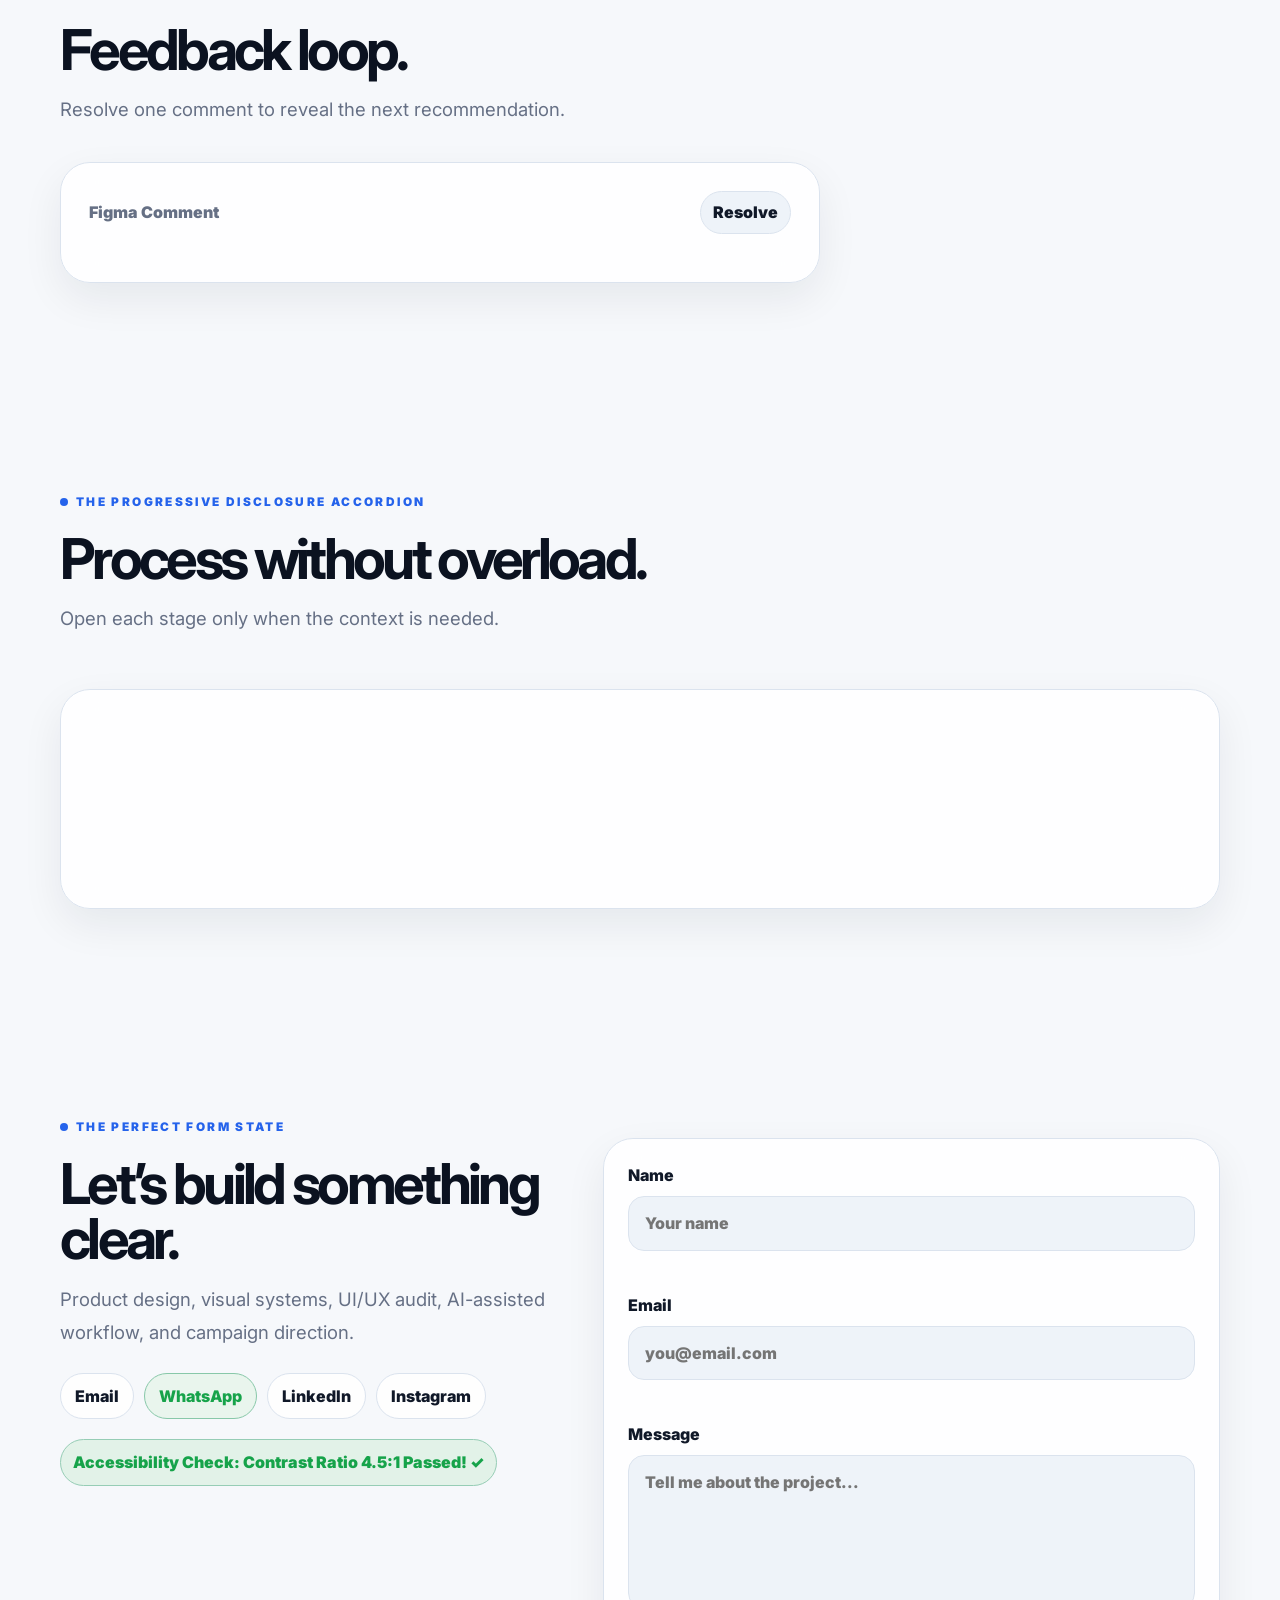
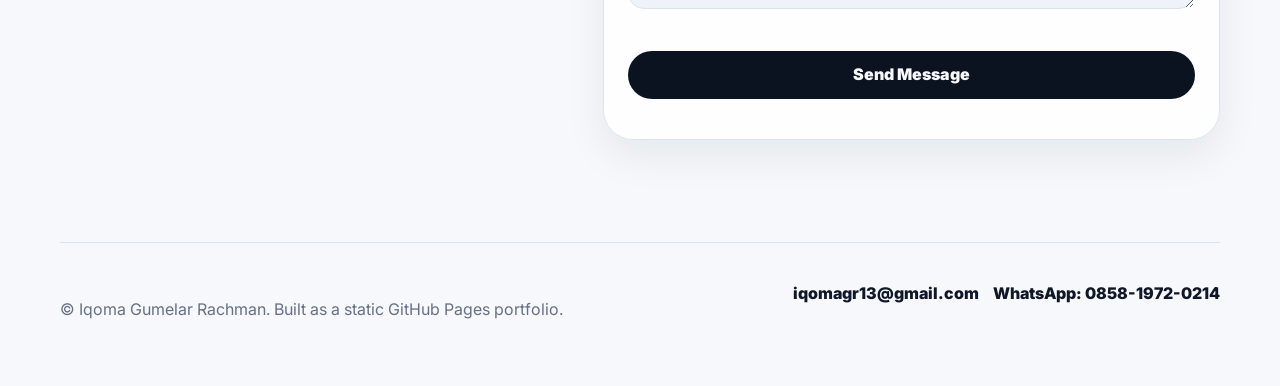
==== commit 86ae22b0: "Update" ====
--- a/index.html
+++ b/index.html
@@ -1,5 +1,5 @@
 <!doctype html>
-<html lang="en" data-theme="light">
+<html lang="en" data-theme="system">
 <head>
   <meta charset="utf-8" />
   <meta name="viewport" content="width=device-width, initial-scale=1" />
@@ -8,7 +8,7 @@
   <link rel="preconnect" href="https://fonts.googleapis.com">
   <link rel="preconnect" href="https://fonts.gstatic.com" crossorigin>
   <link href="https://fonts.googleapis.com/css2?family=Inter:wght@400;500;600;700;800;900&display=swap" rel="stylesheet">
-  <link rel="stylesheet" href="style.css?v=wa-link-1" />
+  <link rel="stylesheet" href="style.css?v=system-theme-1" />
 </head>
 <body>
   <a class="skip-link" href="#main">Skip to content</a>
@@ -26,7 +26,7 @@
       <a href="#process">Process</a>
       <a href="#contact">Contact</a>
     </nav>
-    <button class="header-theme-toggle" id="theme-toggle" type="button" aria-label="Toggle dark mode">Dark</button>
+    <button class="header-theme-toggle" id="theme-toggle" type="button" aria-label="Change color theme">System</button>
   </header>
 
   <main id="main">
@@ -156,6 +156,6 @@
     <div class="footer-links"><a href="mailto:iqomagr13@gmail.com">iqomagr13@gmail.com</a><a href="https://wa.me/6285819720214" target="_blank" rel="noreferrer">WhatsApp: 0858-1972-0214</a></div>
   </footer>
 
-  <script src="app.js?v=wa-link-1"></script>
+  <script src="app.js?v=system-theme-1"></script>
 </body>
 </html>
--- a/style.css
+++ b/style.css
@@ -1,5 +1,5 @@
 :root {
-  color-scheme: light;
+  color-scheme: light dark;
   --bg: #f6f8fb;
   --bg-elevated: #ffffff;
   --surface: rgba(255, 255, 255, 0.86);
@@ -48,6 +48,39 @@
   --shadow-soft: 0 18px 50px rgba(0, 0, 0, 0.28);
 }
 
+
+html[data-theme="light"] {
+  color-scheme: light;
+}
+
+html[data-theme="system"] {
+  color-scheme: light dark;
+}
+
+@media (prefers-color-scheme: dark) {
+  html[data-theme="system"] {
+    --bg: #07111f;
+    --bg-elevated: #0e1a2f;
+    --surface: rgba(15, 23, 42, 0.82);
+    --surface-solid: #111c31;
+    --surface-2: #111827;
+    --text: #e5edf8;
+    --heading: #f8fafc;
+    --muted: #a6b1c2;
+    --muted-2: #7f8ca3;
+    --line: #253248;
+    --line-strong: #334155;
+    --blue: #60a5fa;
+    --blue-2: #a78bfa;
+    --success: #4ade80;
+    --warning: #fbbf24;
+    --danger: #f87171;
+    --grid: rgba(96, 165, 250, 0.13);
+    --shadow: 0 30px 90px rgba(0, 0, 0, 0.42);
+    --shadow-soft: 0 18px 50px rgba(0, 0, 0, 0.28);
+  }
+}
+
 * { box-sizing: border-box; }
 html { scroll-behavior: smooth; }
 body {
@@ -140,6 +173,7 @@
 }
 .header-theme-toggle,
 .theme-toggle {
+  min-width: 82px;
   min-height: 42px;
   border: 1px solid var(--line);
   border-radius: 999px;
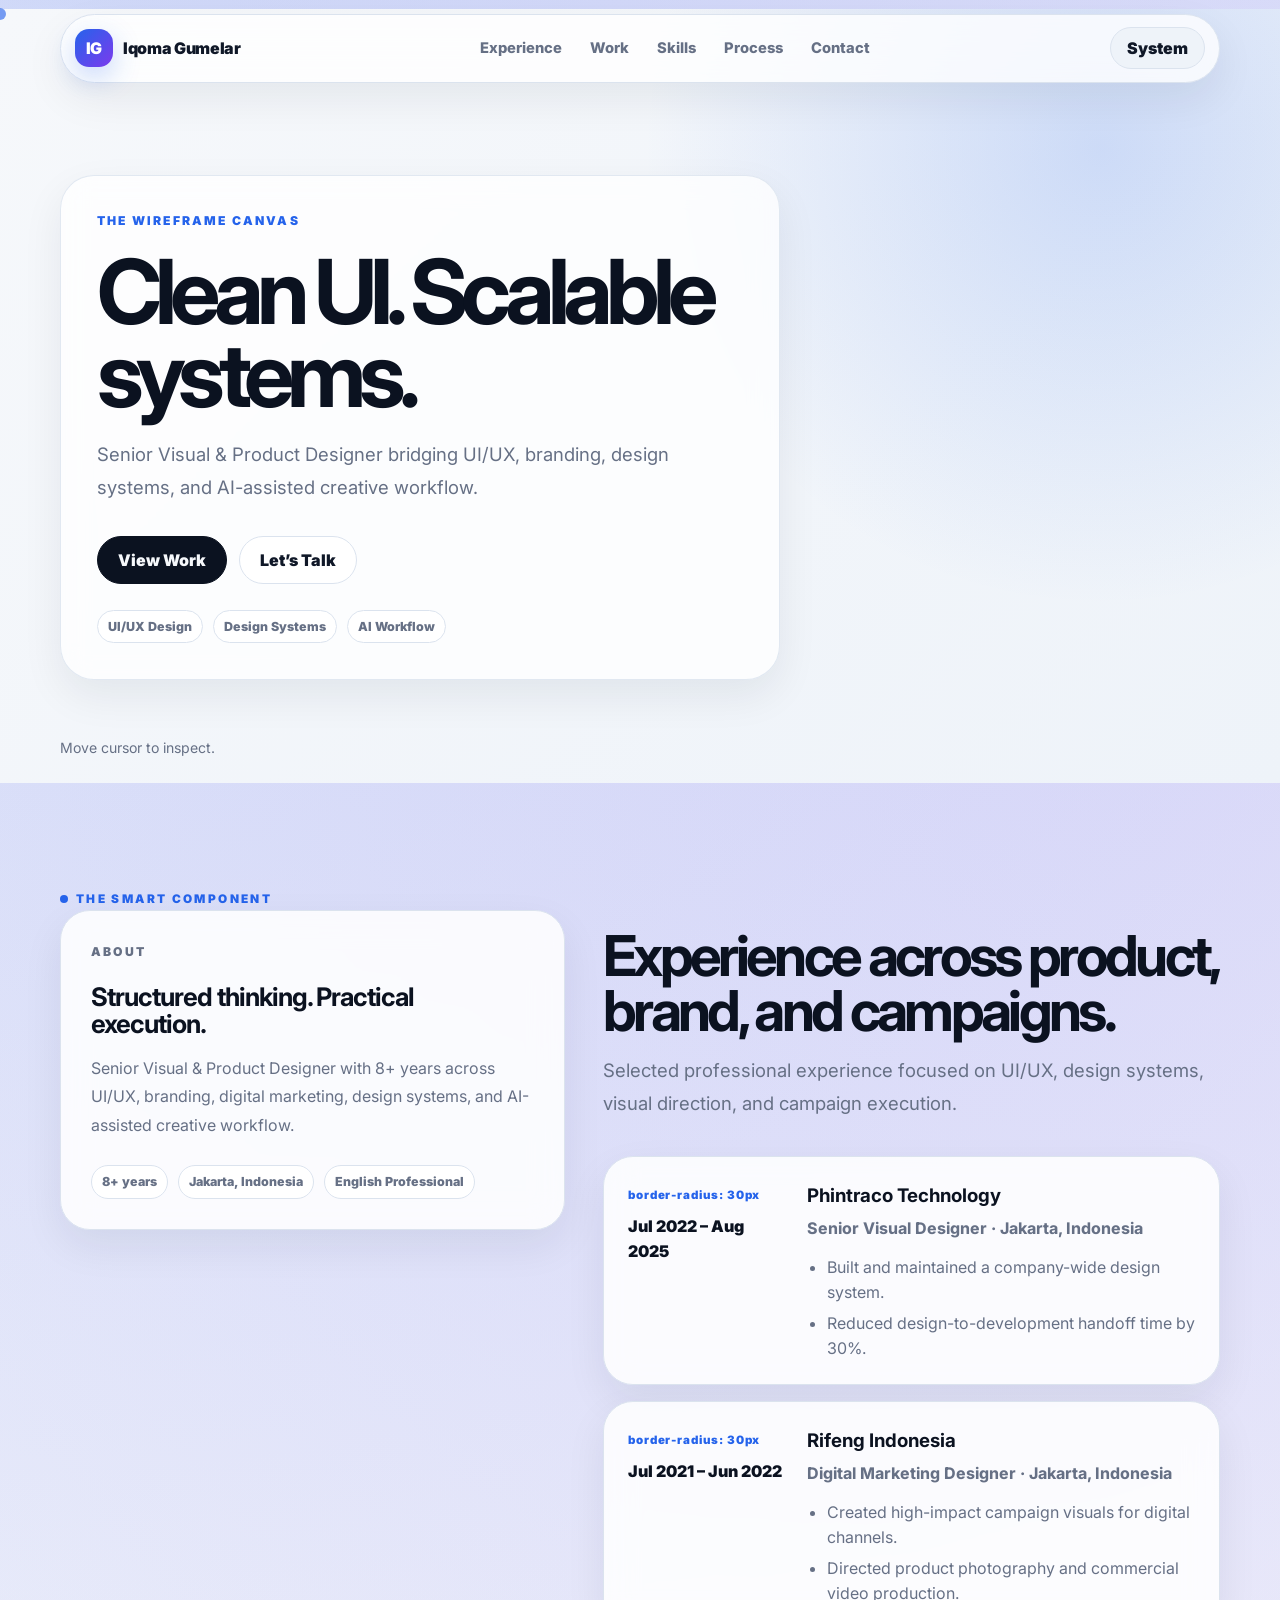
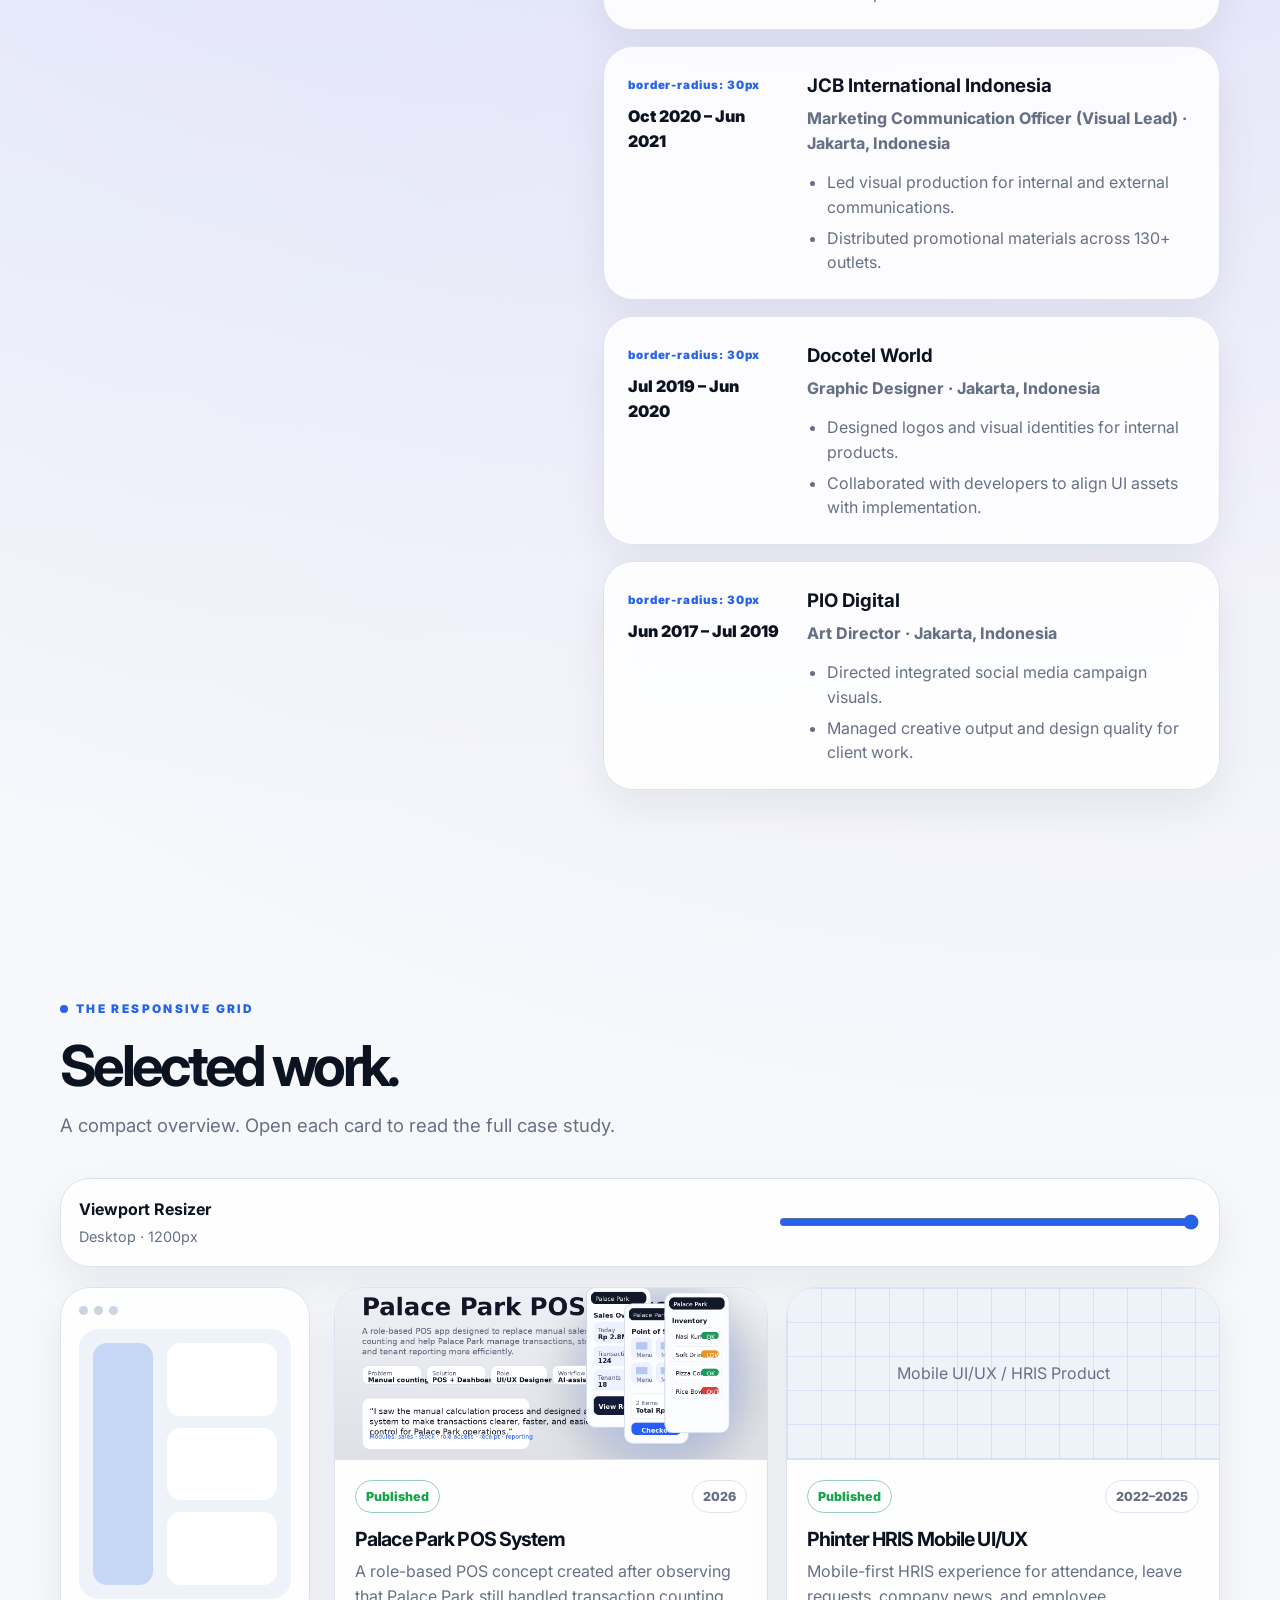
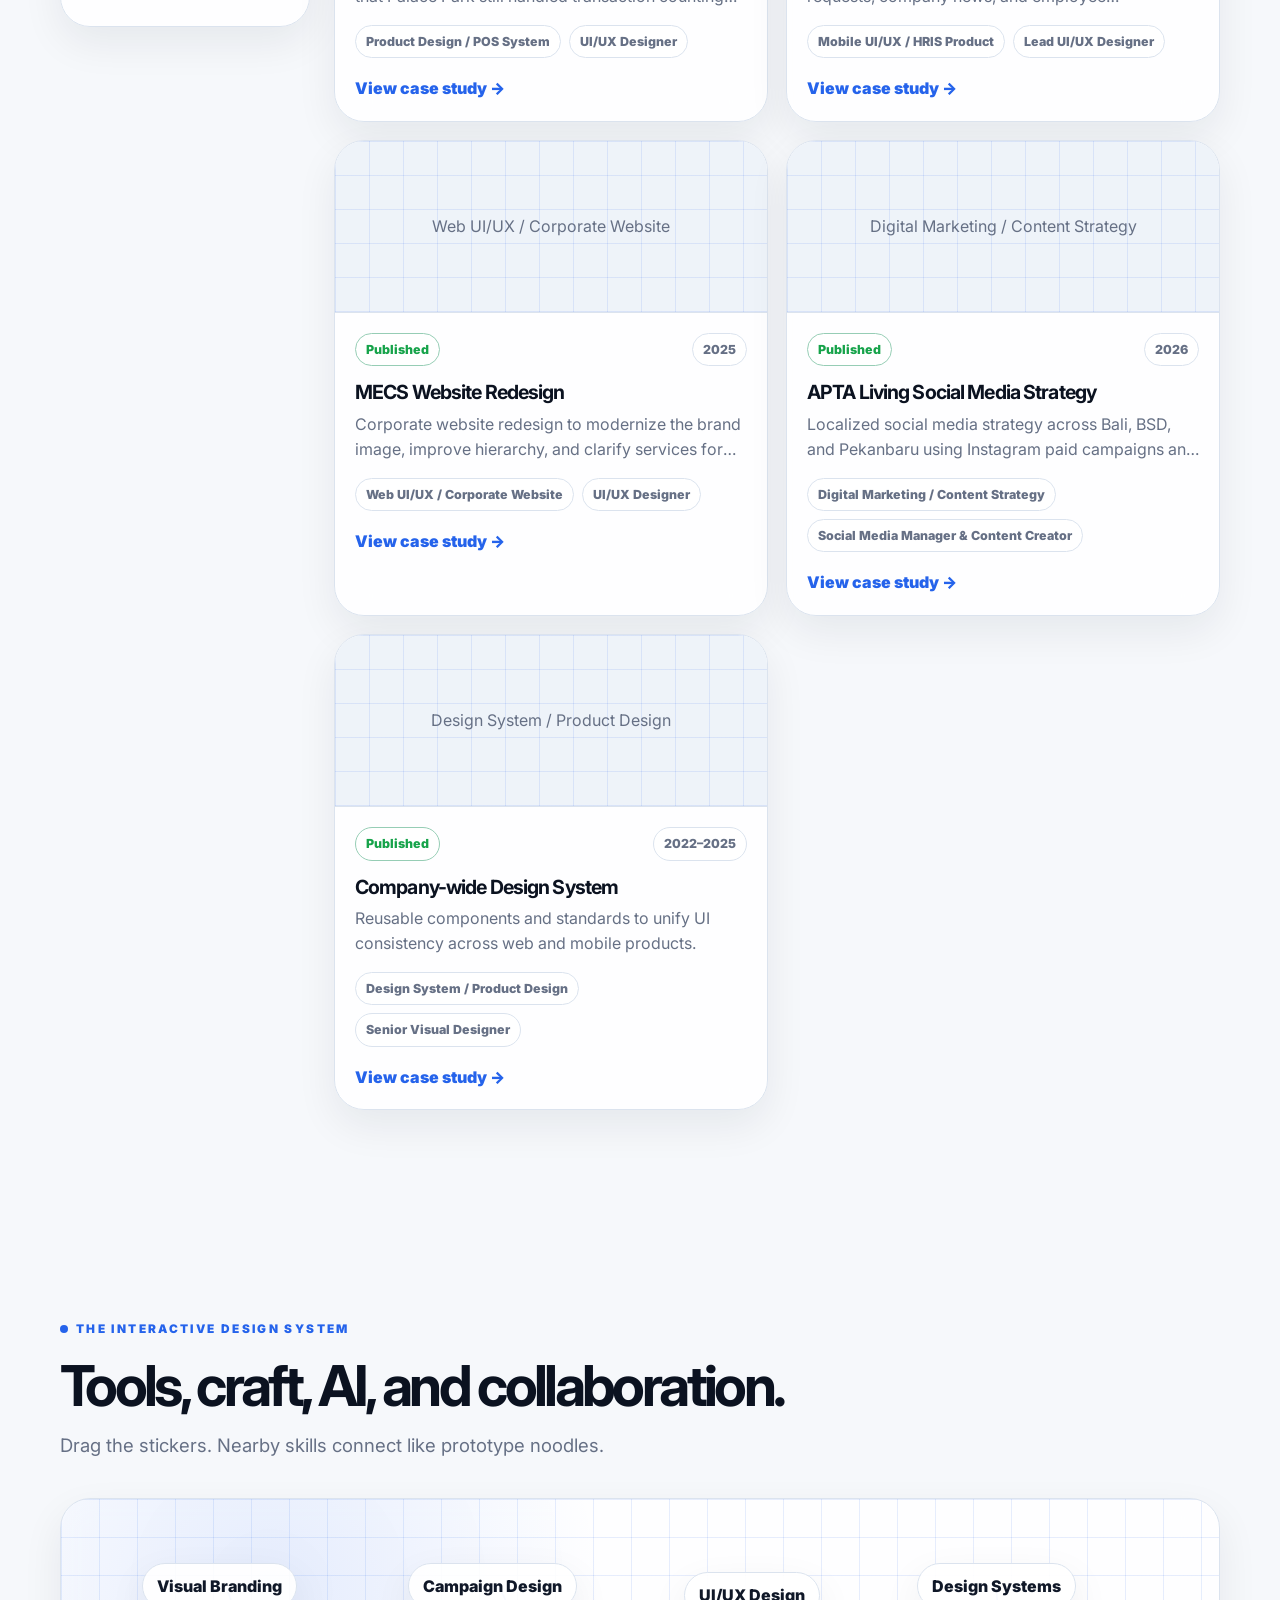
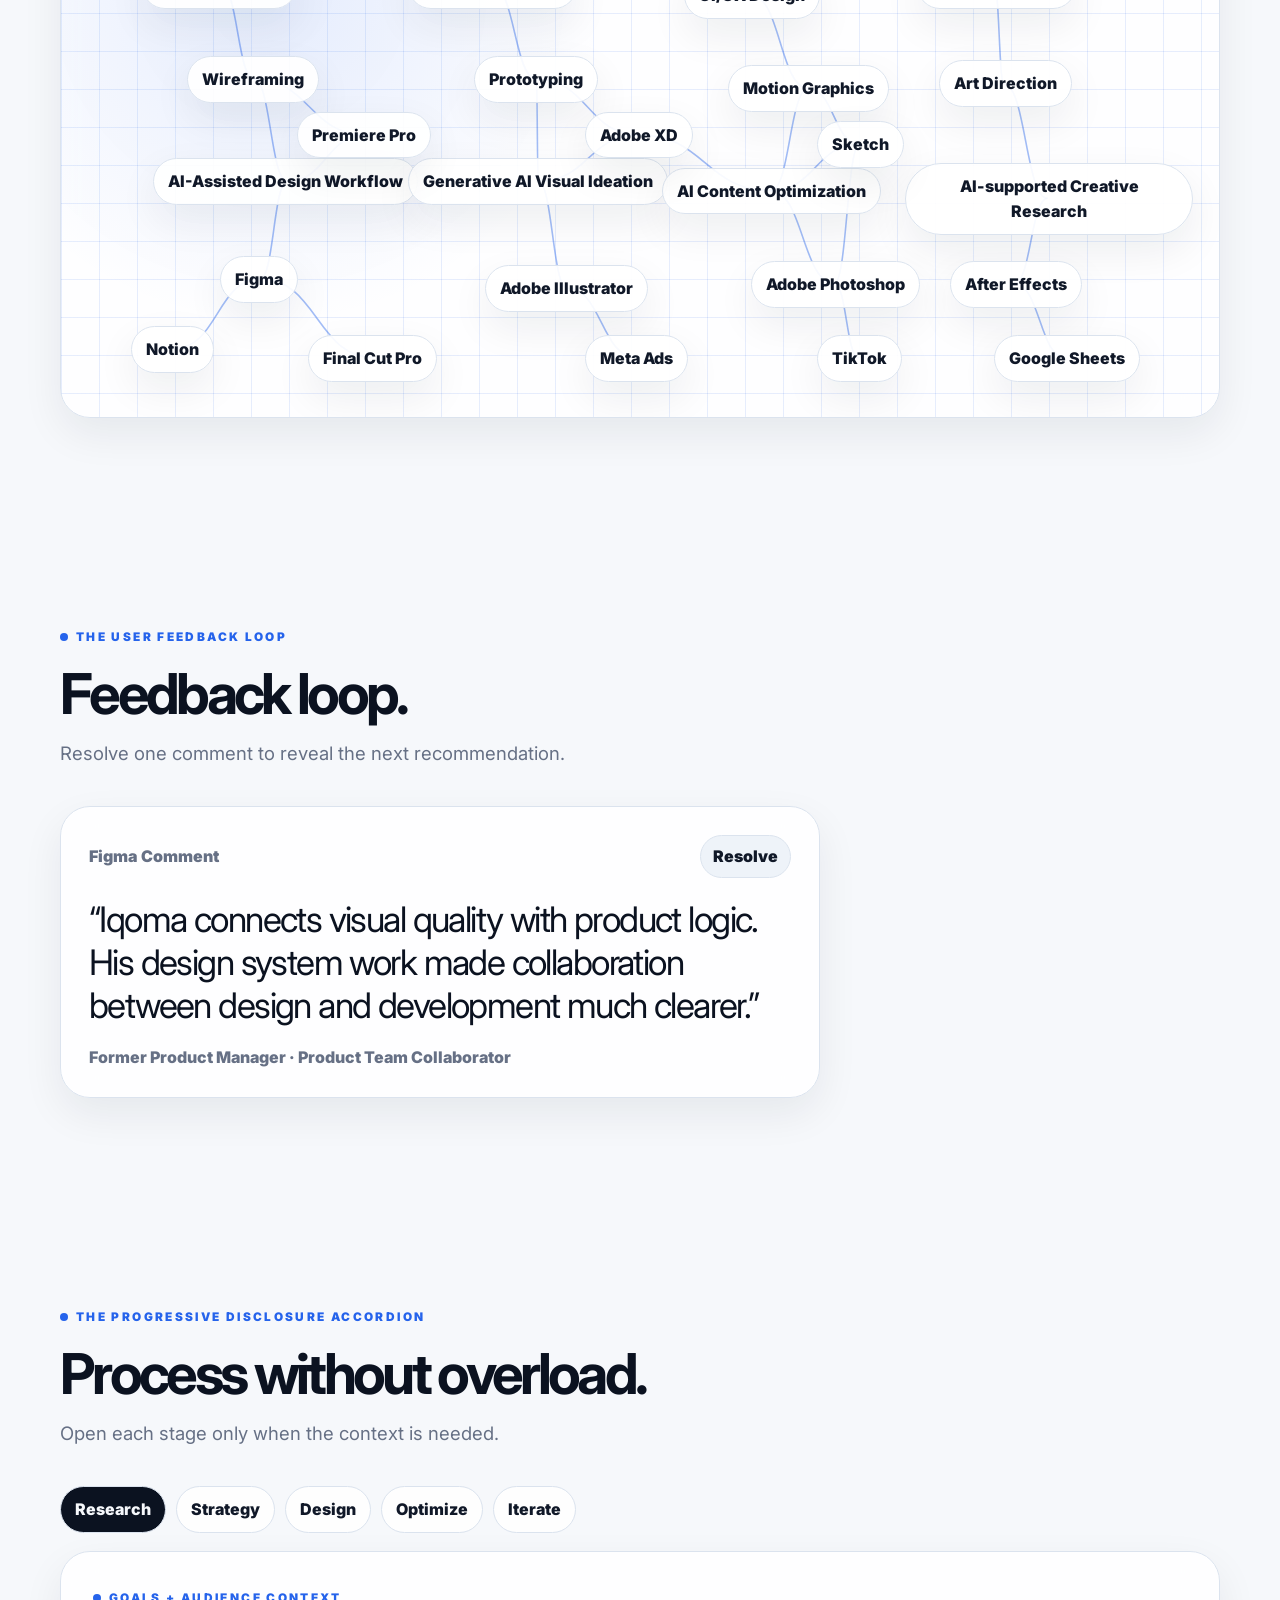
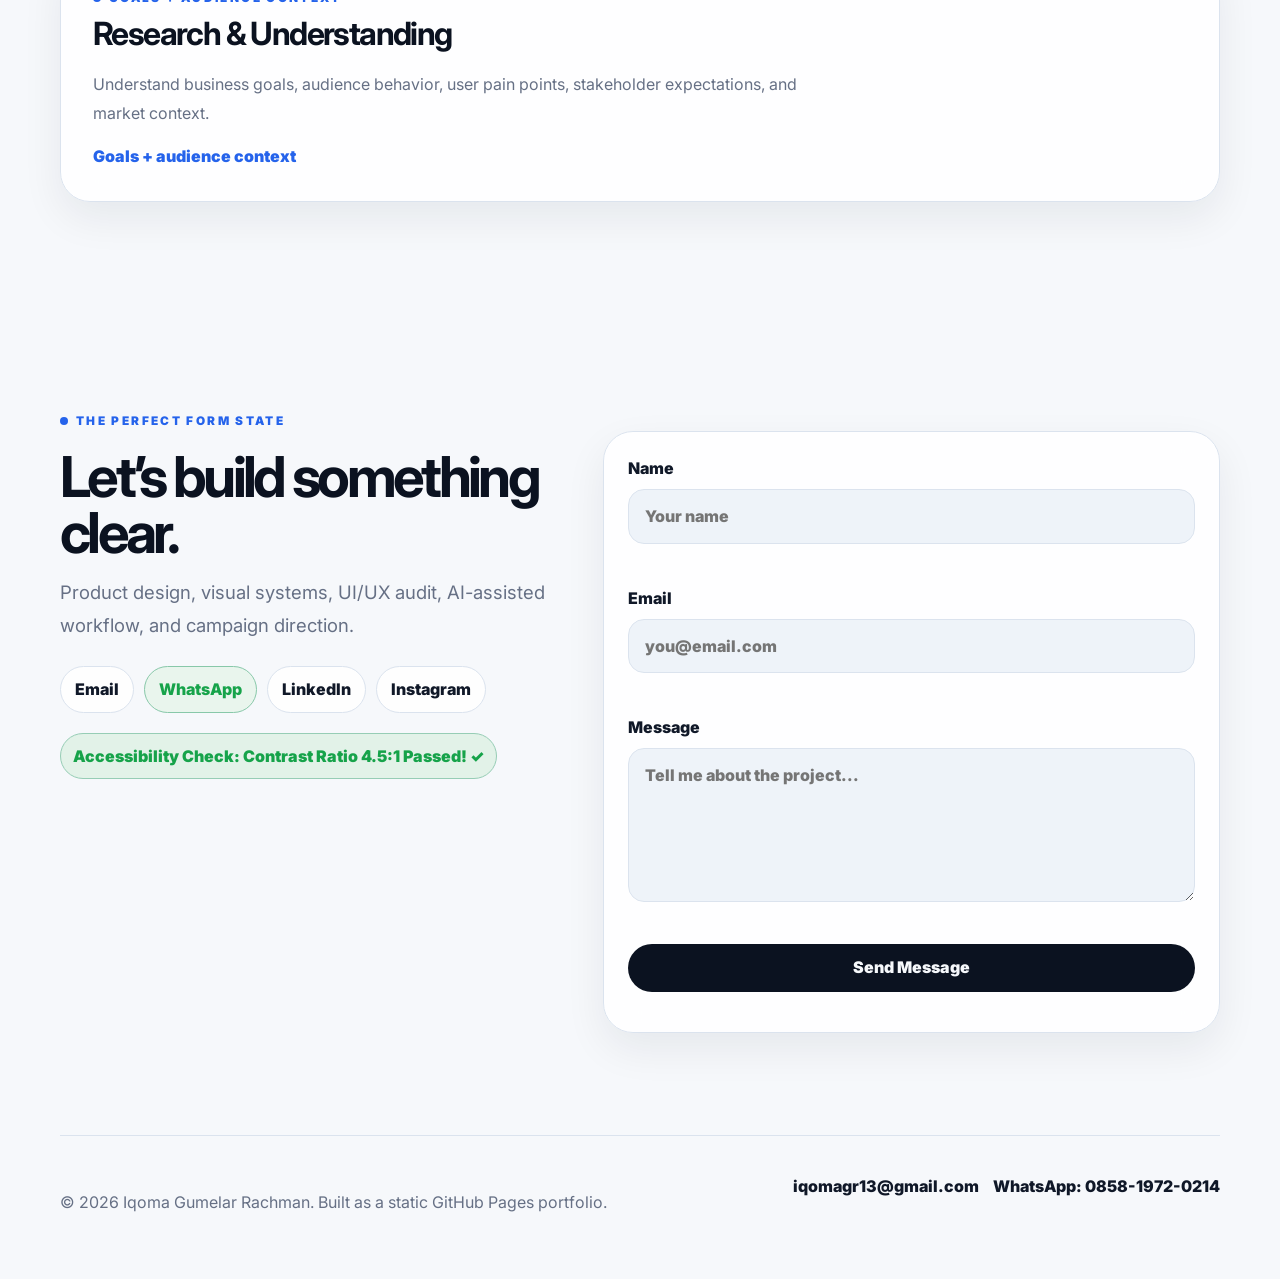
==== commit e05e7811: "Update" ====
--- a/index.html
+++ b/index.html
@@ -8,7 +8,7 @@
   <link rel="preconnect" href="https://fonts.googleapis.com">
   <link rel="preconnect" href="https://fonts.gstatic.com" crossorigin>
   <link href="https://fonts.googleapis.com/css2?family=Inter:wght@400;500;600;700;800;900&display=swap" rel="stylesheet">
-  <link rel="stylesheet" href="style.css?v=system-theme-1" />
+  <link rel="stylesheet" href="style.css?v=stable-portfolio-2" />
 </head>
 <body>
   <a class="skip-link" href="#main">Skip to content</a>
@@ -26,7 +26,7 @@
       <a href="#process">Process</a>
       <a href="#contact">Contact</a>
     </nav>
-    <button class="header-theme-toggle" id="theme-toggle" type="button" aria-label="Change color theme">System</button>
+    <button class="header-theme-toggle" id="theme-toggle" type="button" aria-label="Color theme: System. Click to change.">System</button>
   </header>
 
   <main id="main">
@@ -156,6 +156,6 @@
     <div class="footer-links"><a href="mailto:iqomagr13@gmail.com">iqomagr13@gmail.com</a><a href="https://wa.me/6285819720214" target="_blank" rel="noreferrer">WhatsApp: 0858-1972-0214</a></div>
   </footer>
 
-  <script src="app.js?v=system-theme-1"></script>
+  <script src="app.js?v=stable-portfolio-2"></script>
 </body>
 </html>
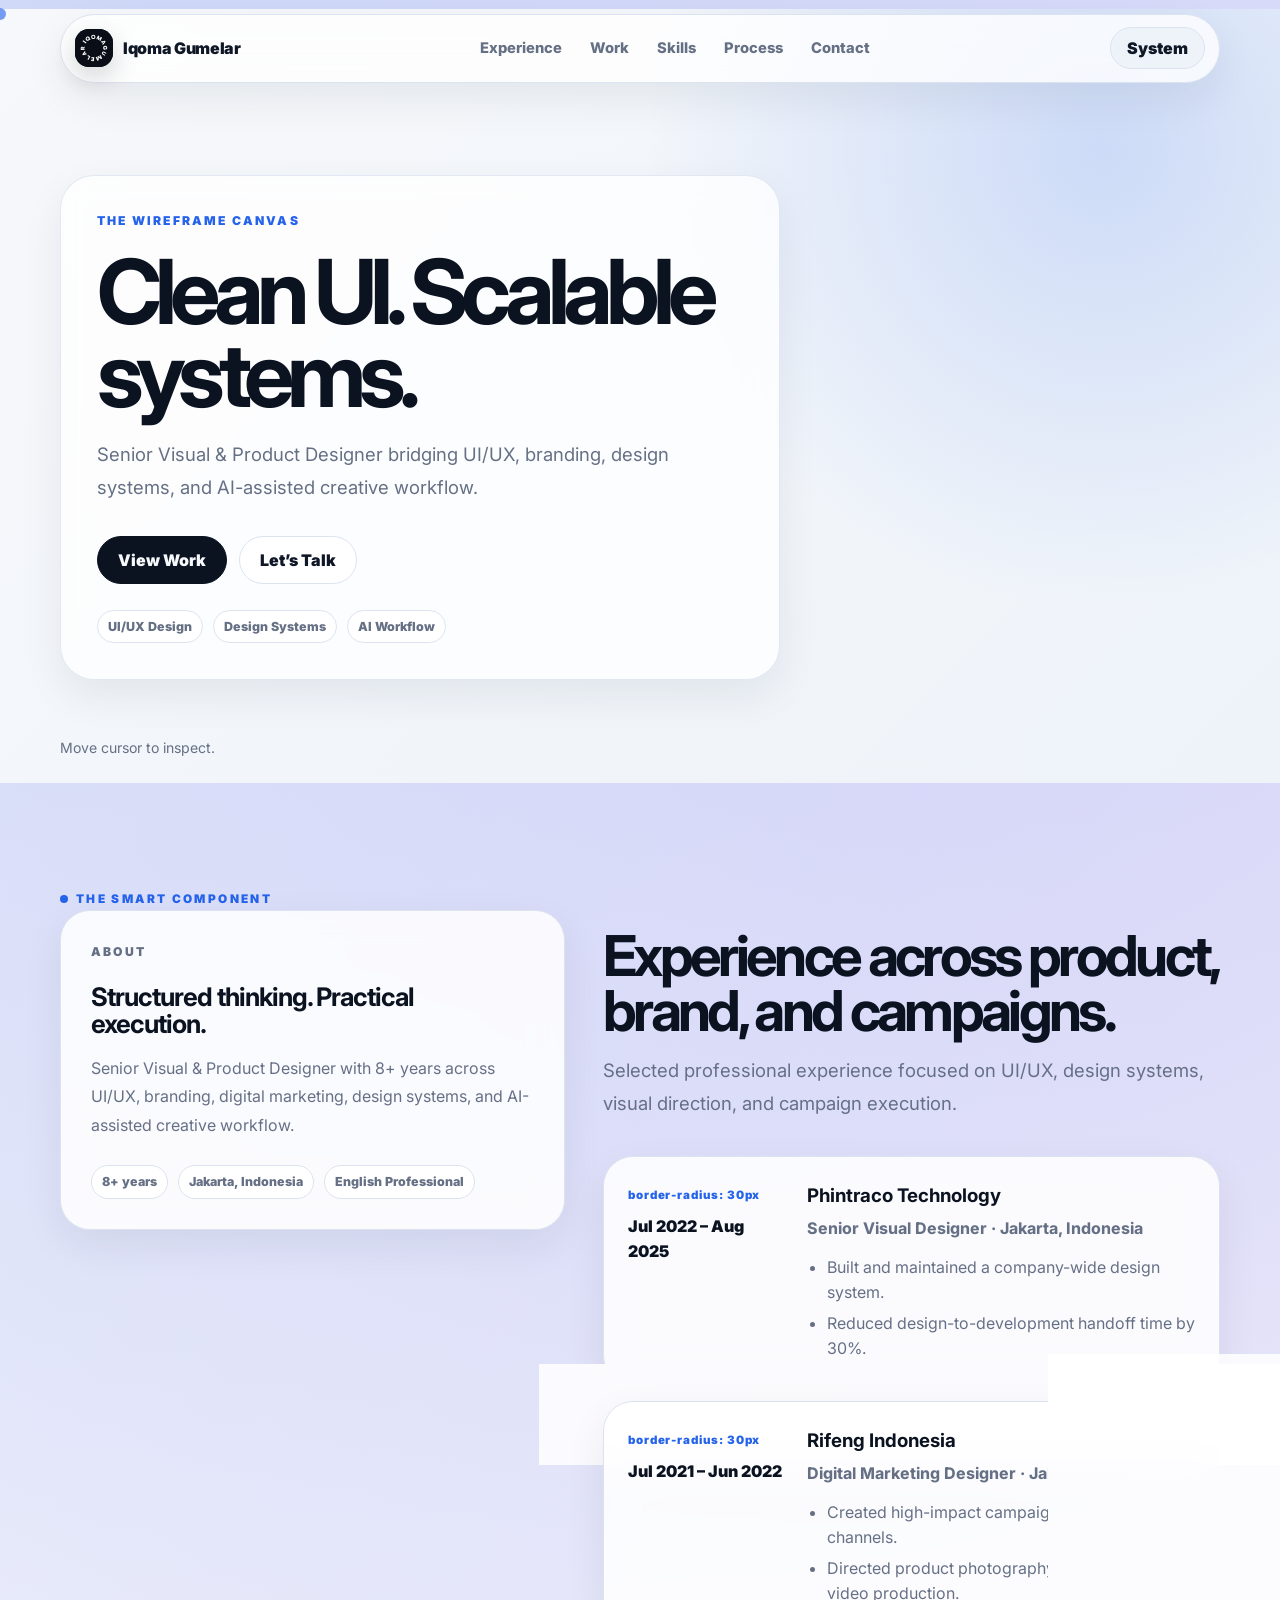
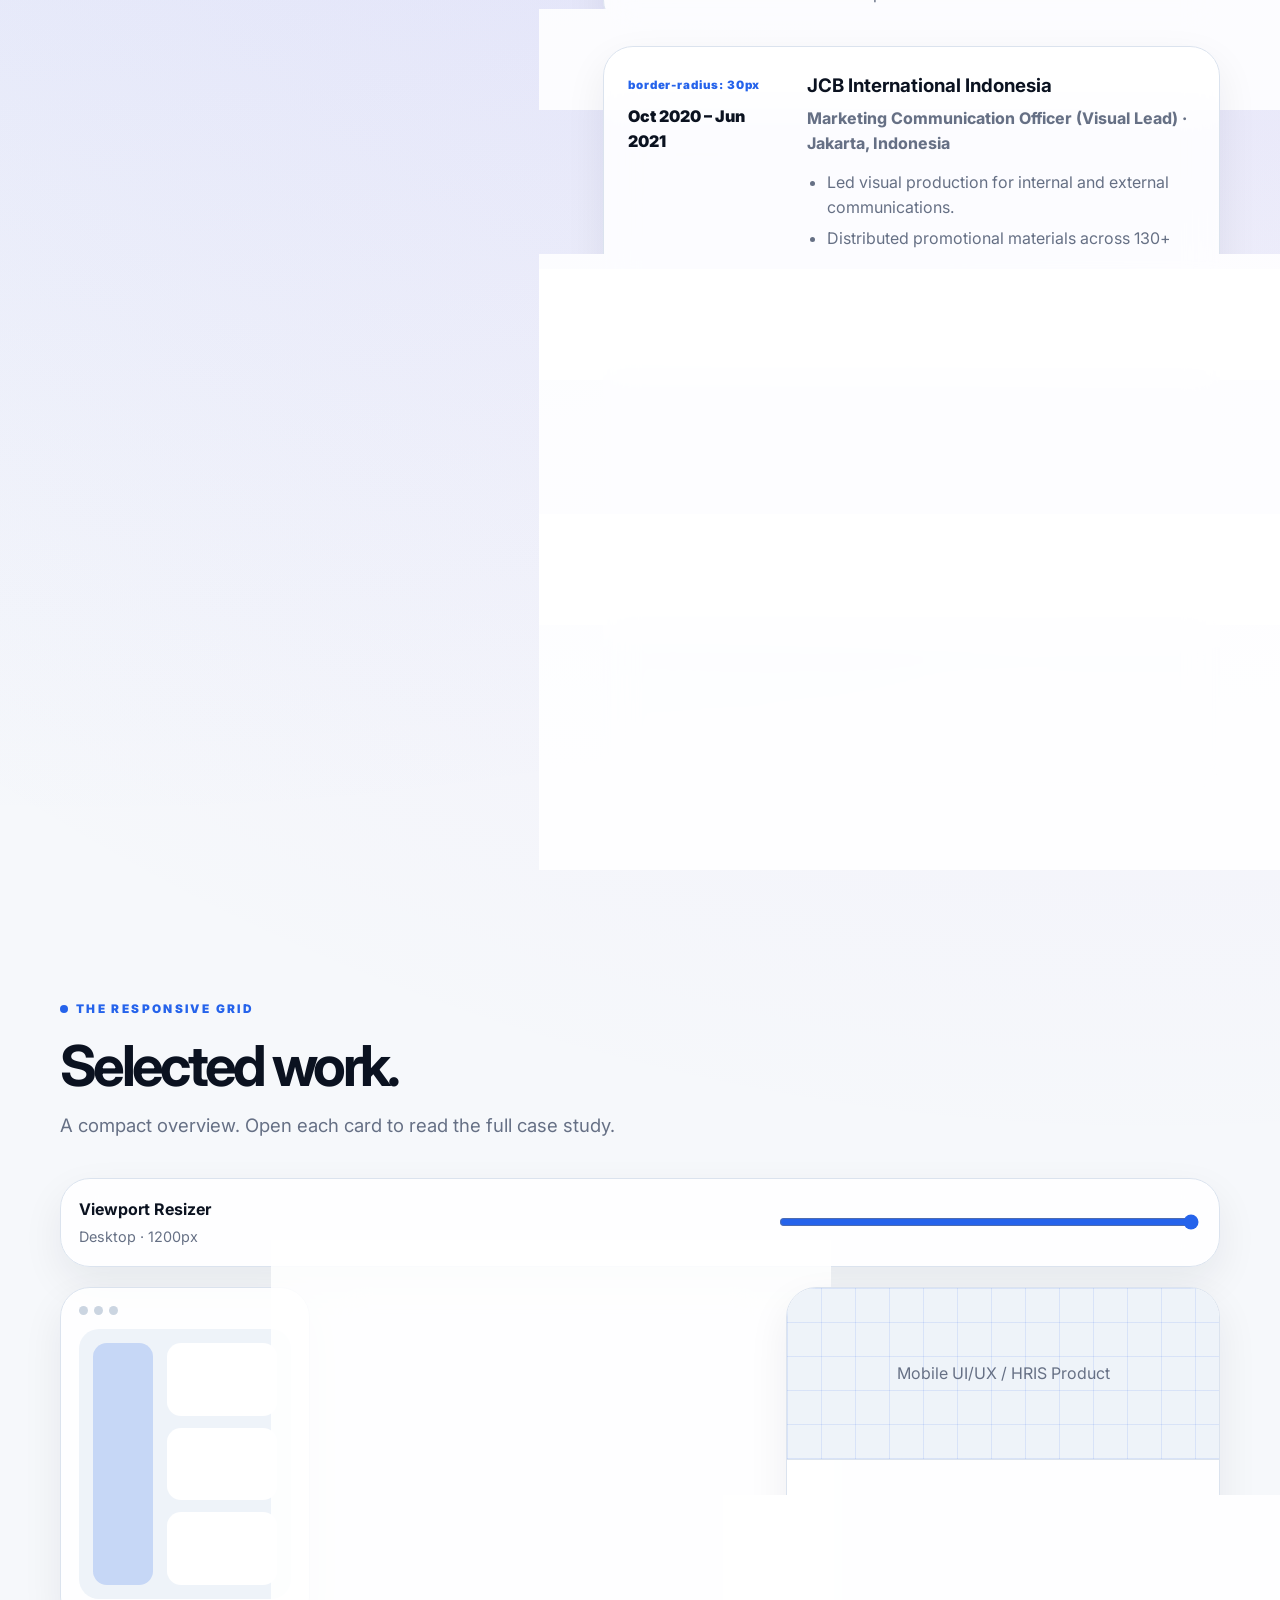
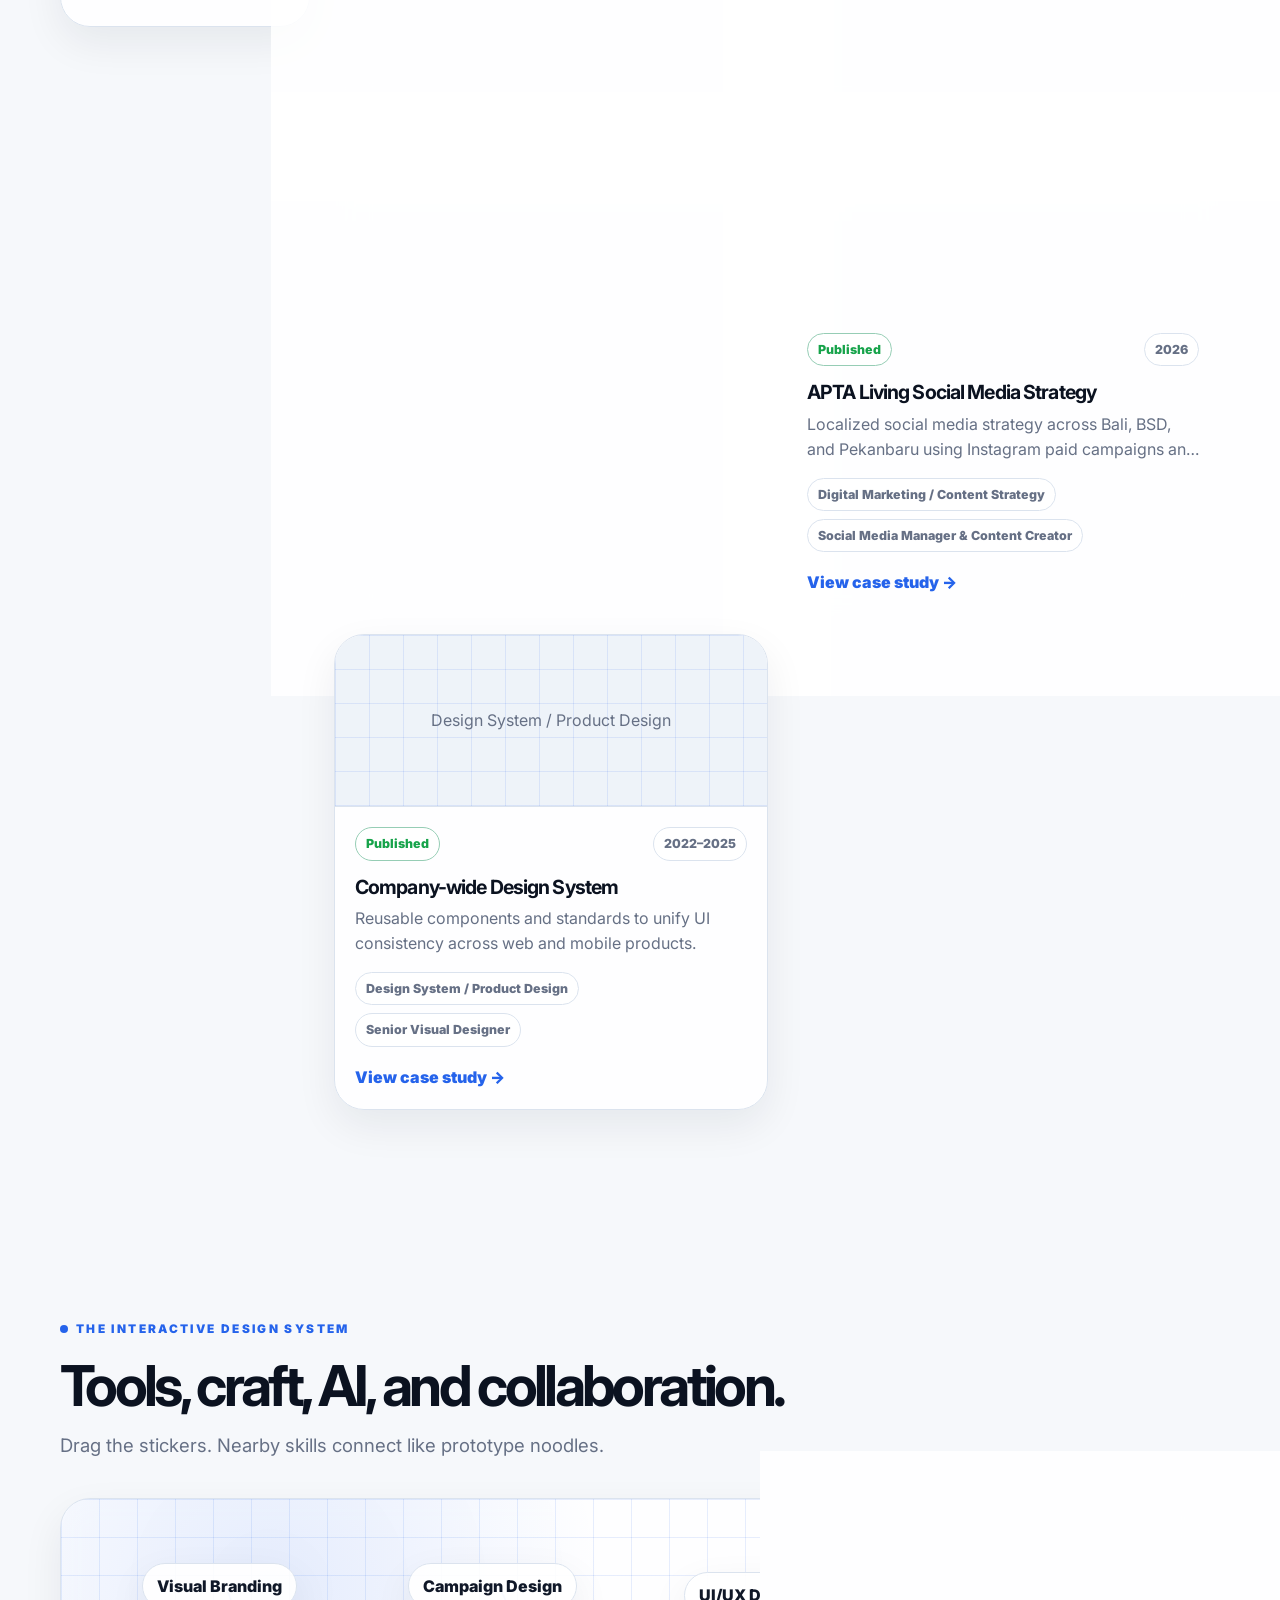
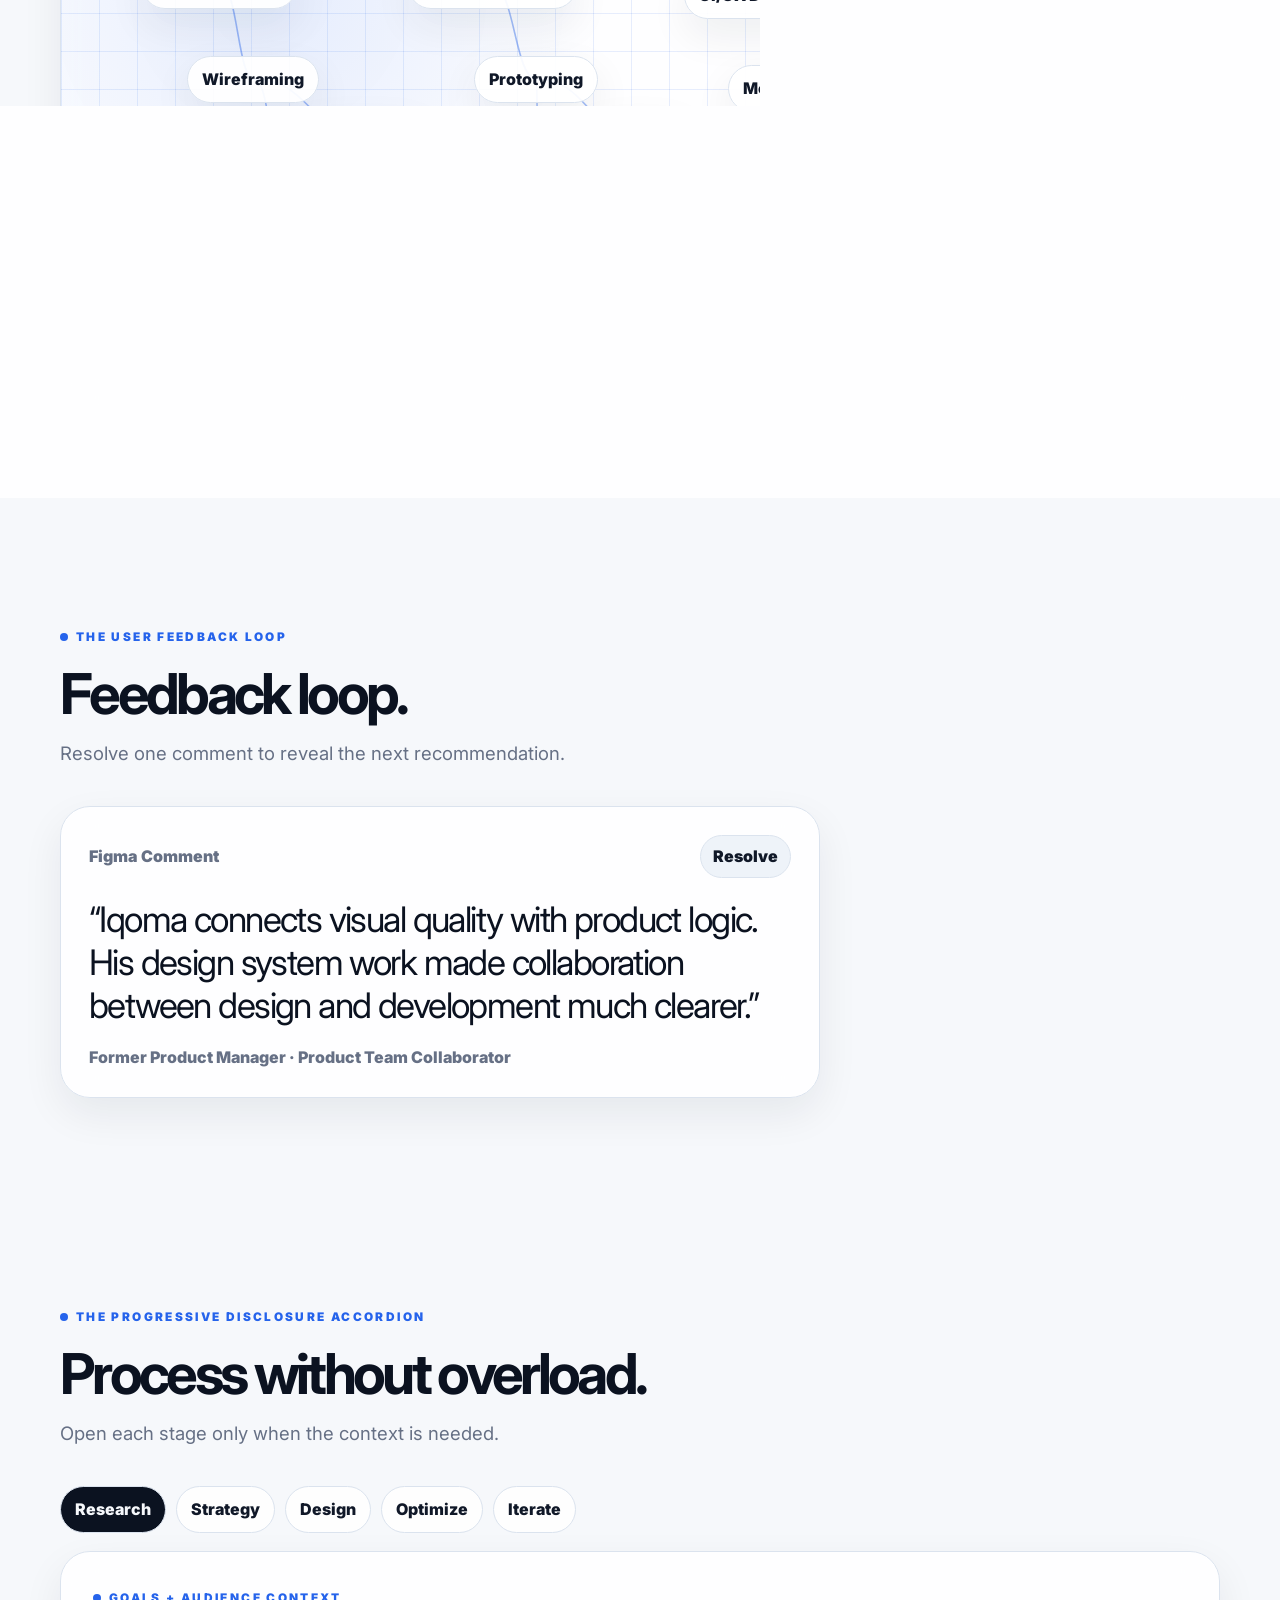
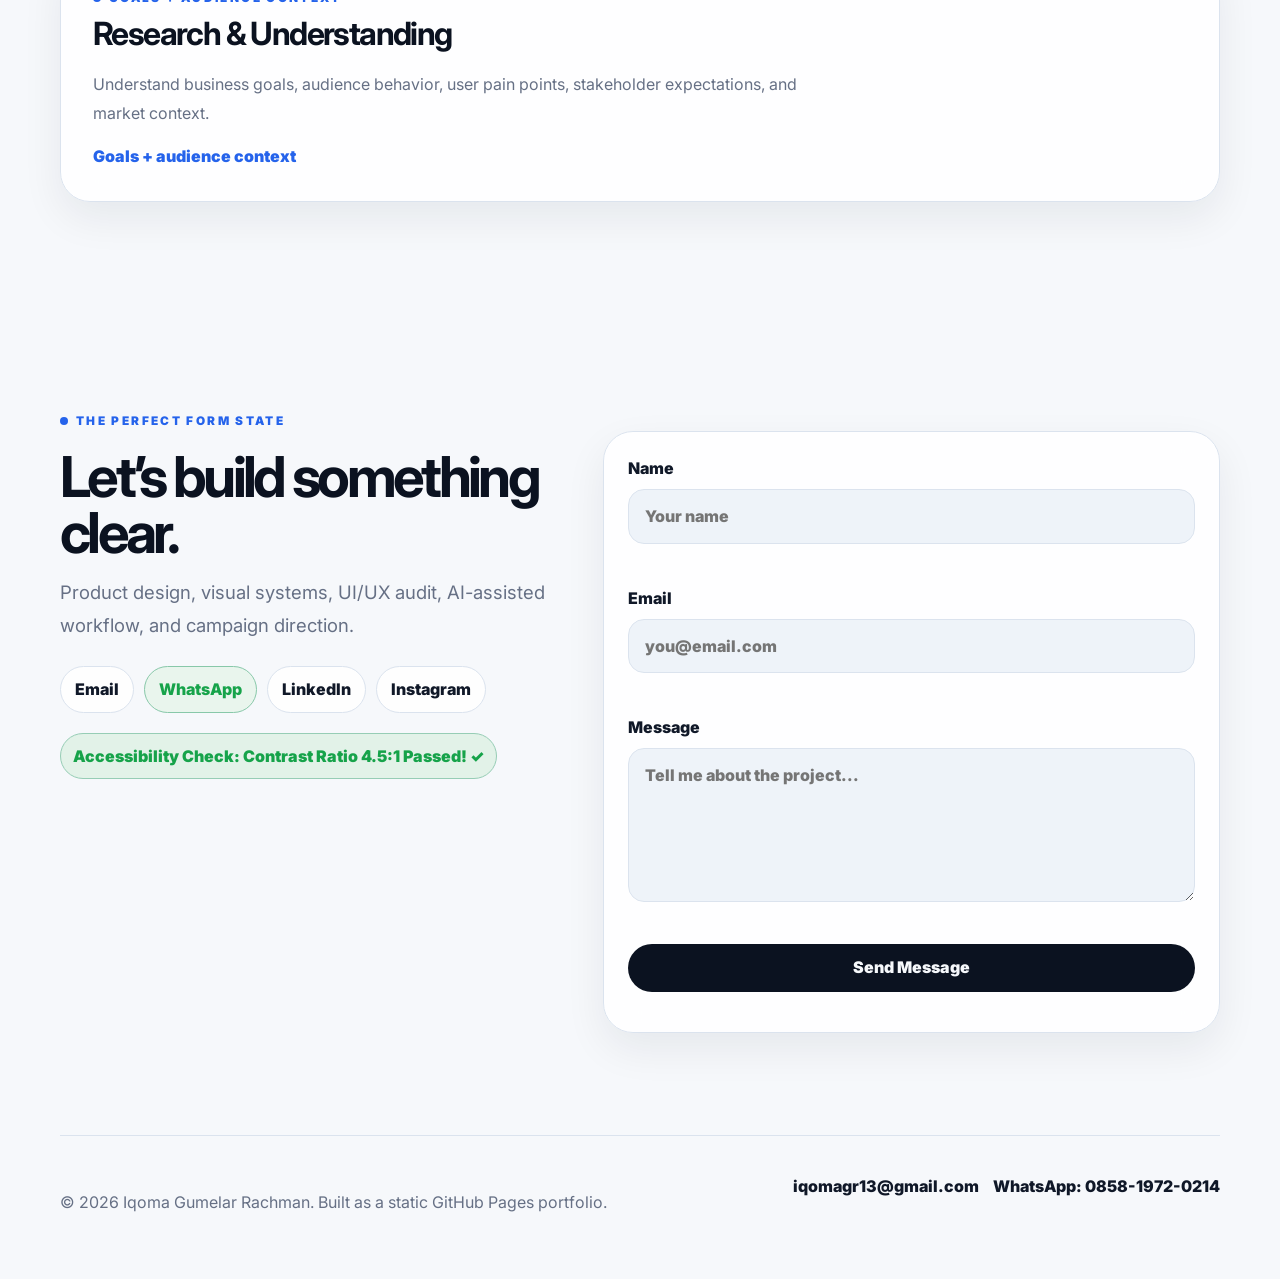
==== commit 1563ba7c: "Web Update" ====
--- a/index.html
+++ b/index.html
@@ -5,6 +5,9 @@
   <meta name="viewport" content="width=device-width, initial-scale=1" />
   <meta name="description" content="Iqoma Gumelar Rachman — Senior Visual & Product Designer portfolio." />
   <title>Iqoma Gumelar — Senior Visual & Product Designer</title>
+  <link rel="icon" type="image/svg+xml" href="assets/iqoma-logo.svg">
+  <link rel="icon" type="image/png" sizes="32x32" href="assets/favicon-32.png">
+  <link rel="apple-touch-icon" href="assets/apple-touch-icon.png">
   <link rel="preconnect" href="https://fonts.googleapis.com">
   <link rel="preconnect" href="https://fonts.gstatic.com" crossorigin>
   <link href="https://fonts.googleapis.com/css2?family=Inter:wght@400;500;600;700;800;900&display=swap" rel="stylesheet">
@@ -16,7 +19,7 @@
 
   <header class="site-header">
     <a class="brand" href="#hero" aria-label="Back to top">
-      <span class="brand-mark">IG</span>
+      <span class="brand-mark"><img class="brand-logo" src="assets/iqoma-logo.svg" alt="" aria-hidden="true"></span>
       <span class="brand-text">Iqoma Gumelar</span>
     </a>
     <nav class="main-nav" aria-label="Primary navigation">
--- a/style.css
+++ b/style.css
@@ -154,6 +154,17 @@
   color: #fff;
   background: linear-gradient(135deg, var(--blue), var(--blue-2));
   box-shadow: 0 10px 28px color-mix(in srgb, var(--blue) 26%, transparent);
+}
+.brand-mark {
+  overflow: hidden;
+  background: #0a0e17;
+  box-shadow: 0 10px 28px rgba(10, 14, 23, 0.18);
+}
+.brand-logo {
+  width: 100%;
+  height: 100%;
+  display: block;
+  object-fit: cover;
 }
 .back-icon svg { width: 20px; height: 20px; }
 .main-nav { display: flex; align-items: center; gap: 4px; }
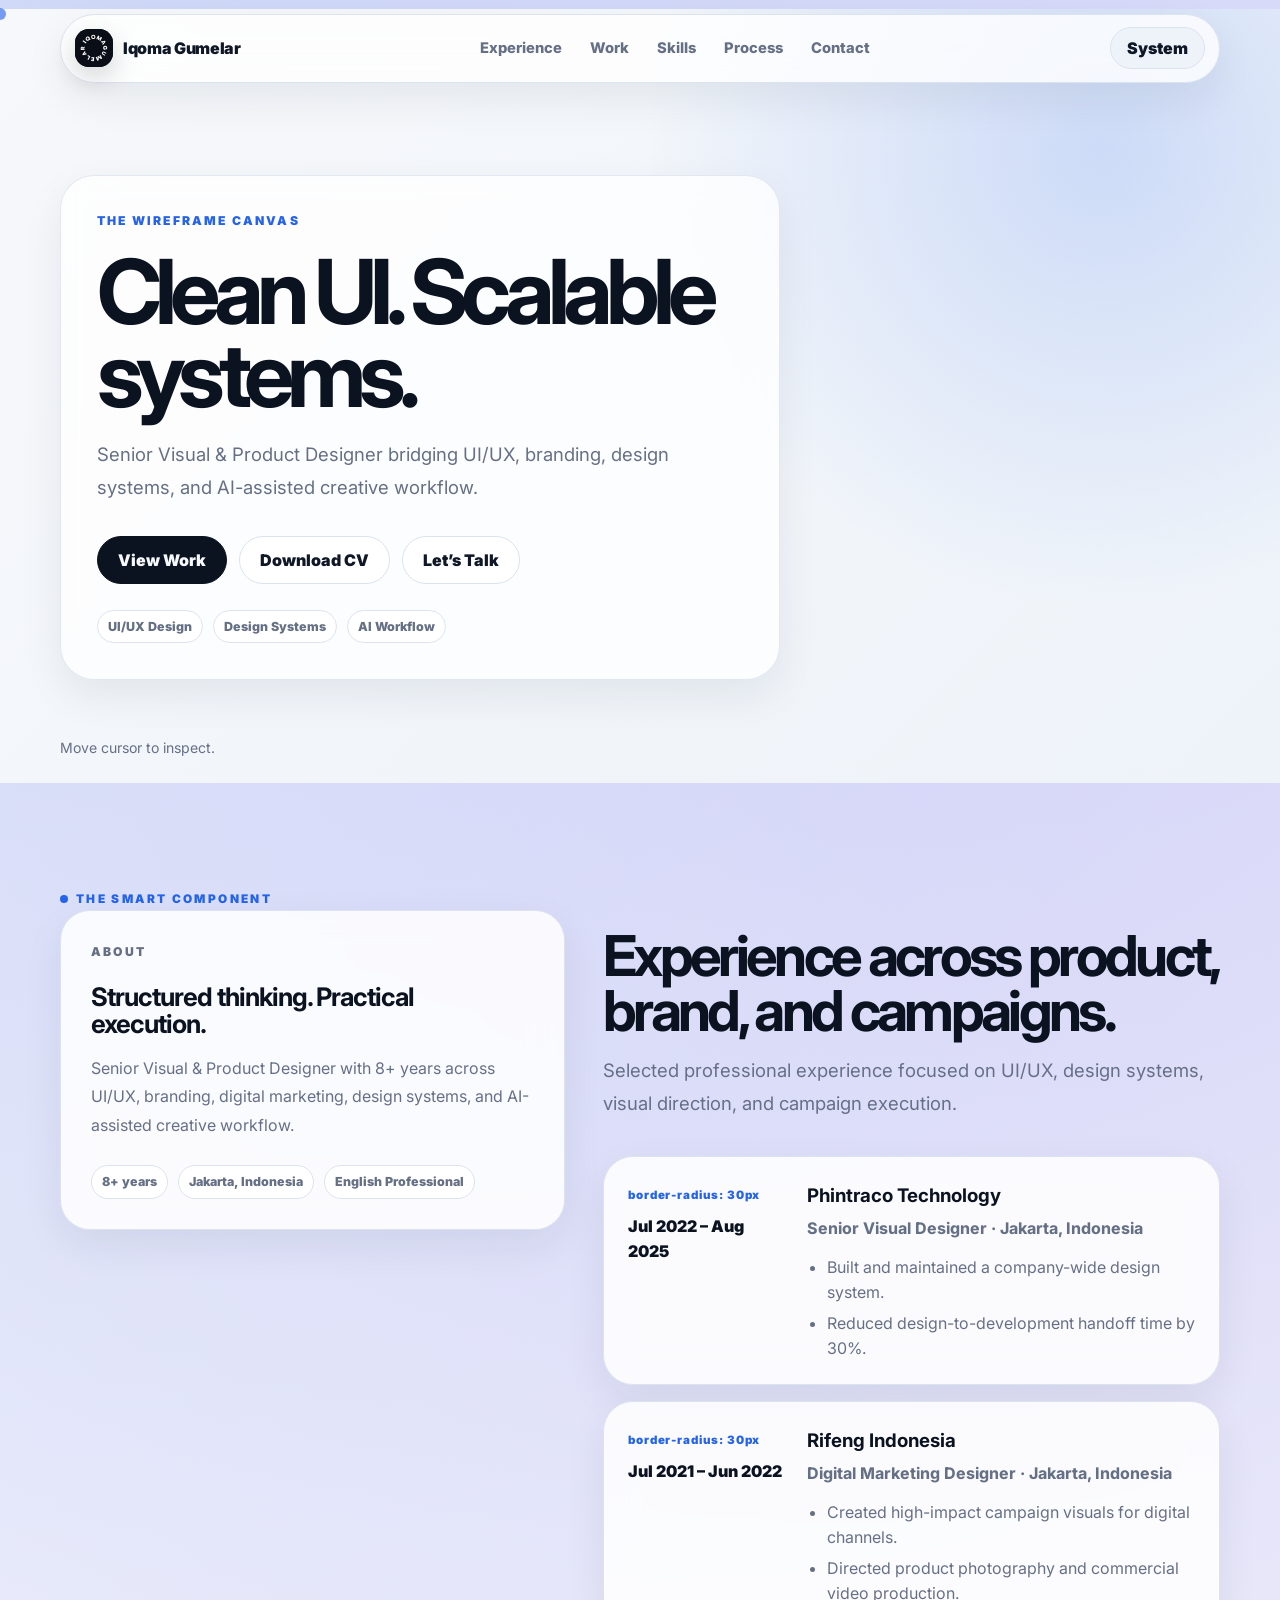
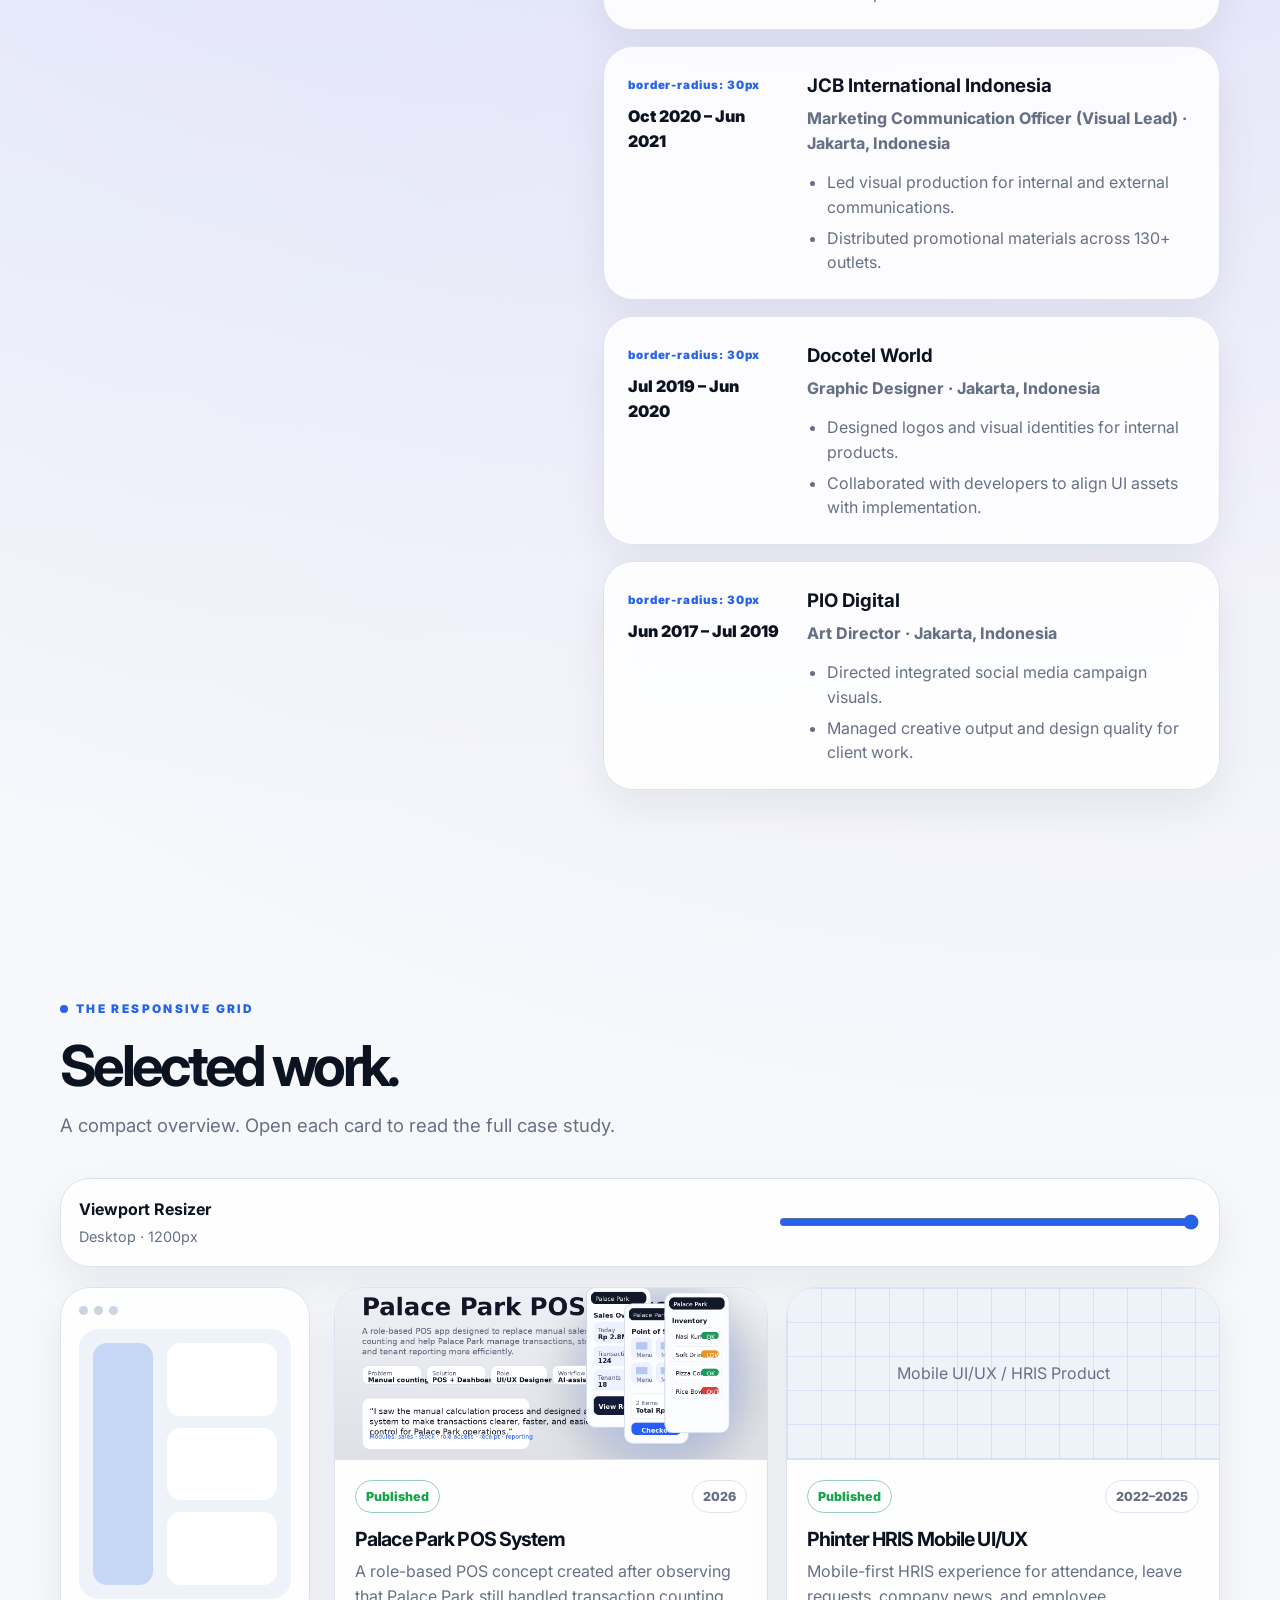
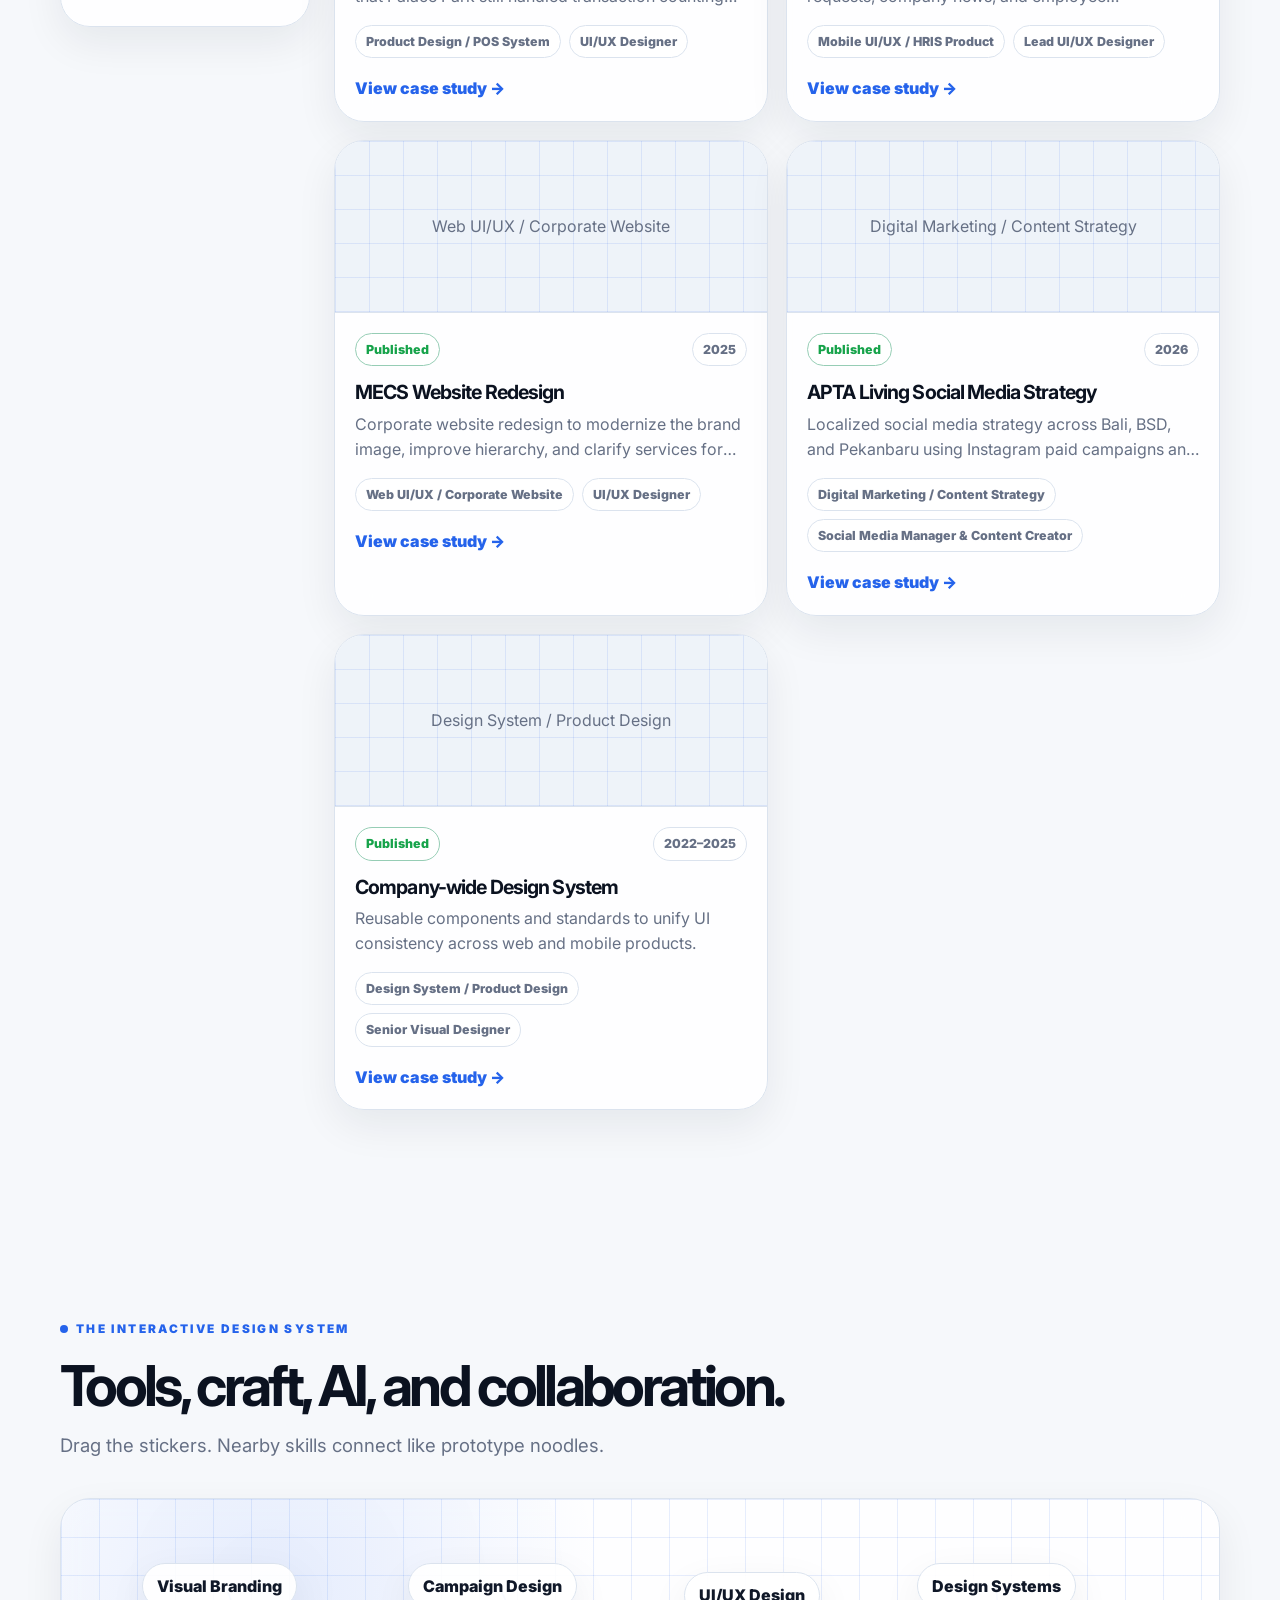
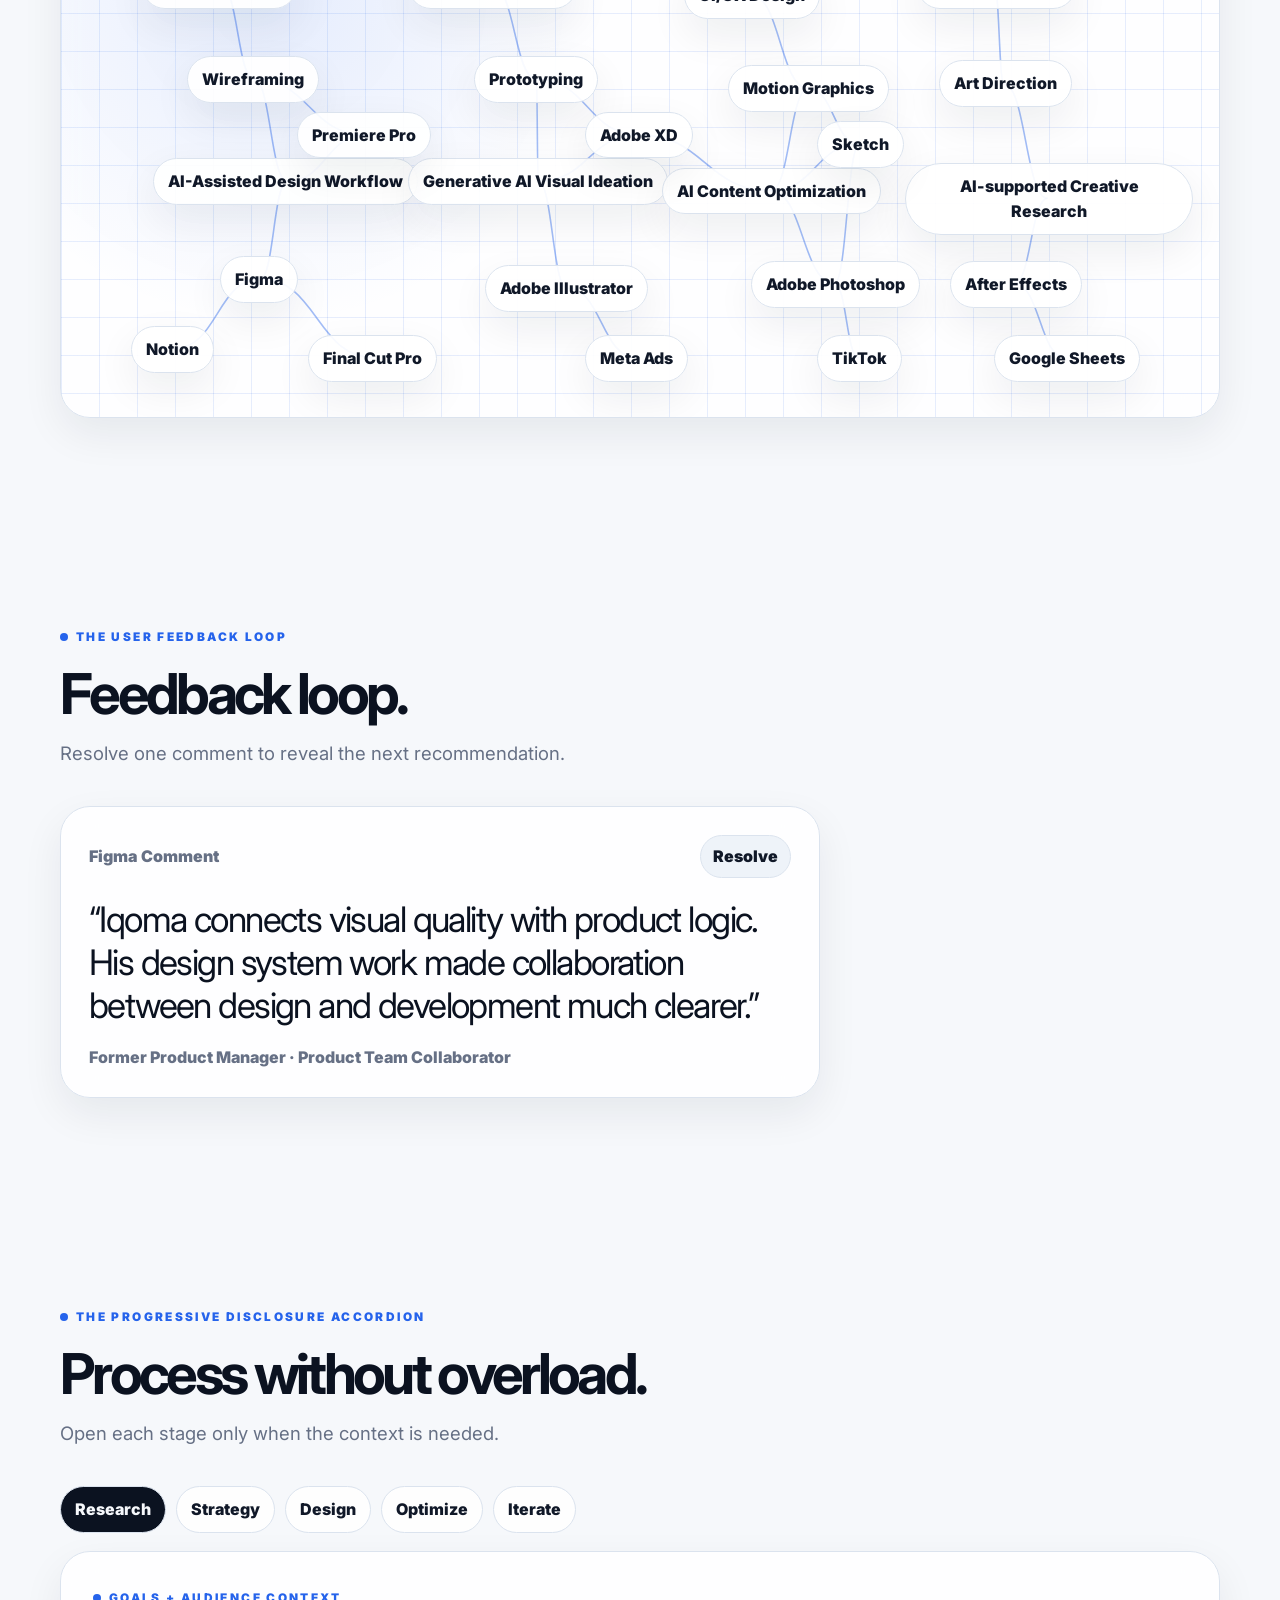
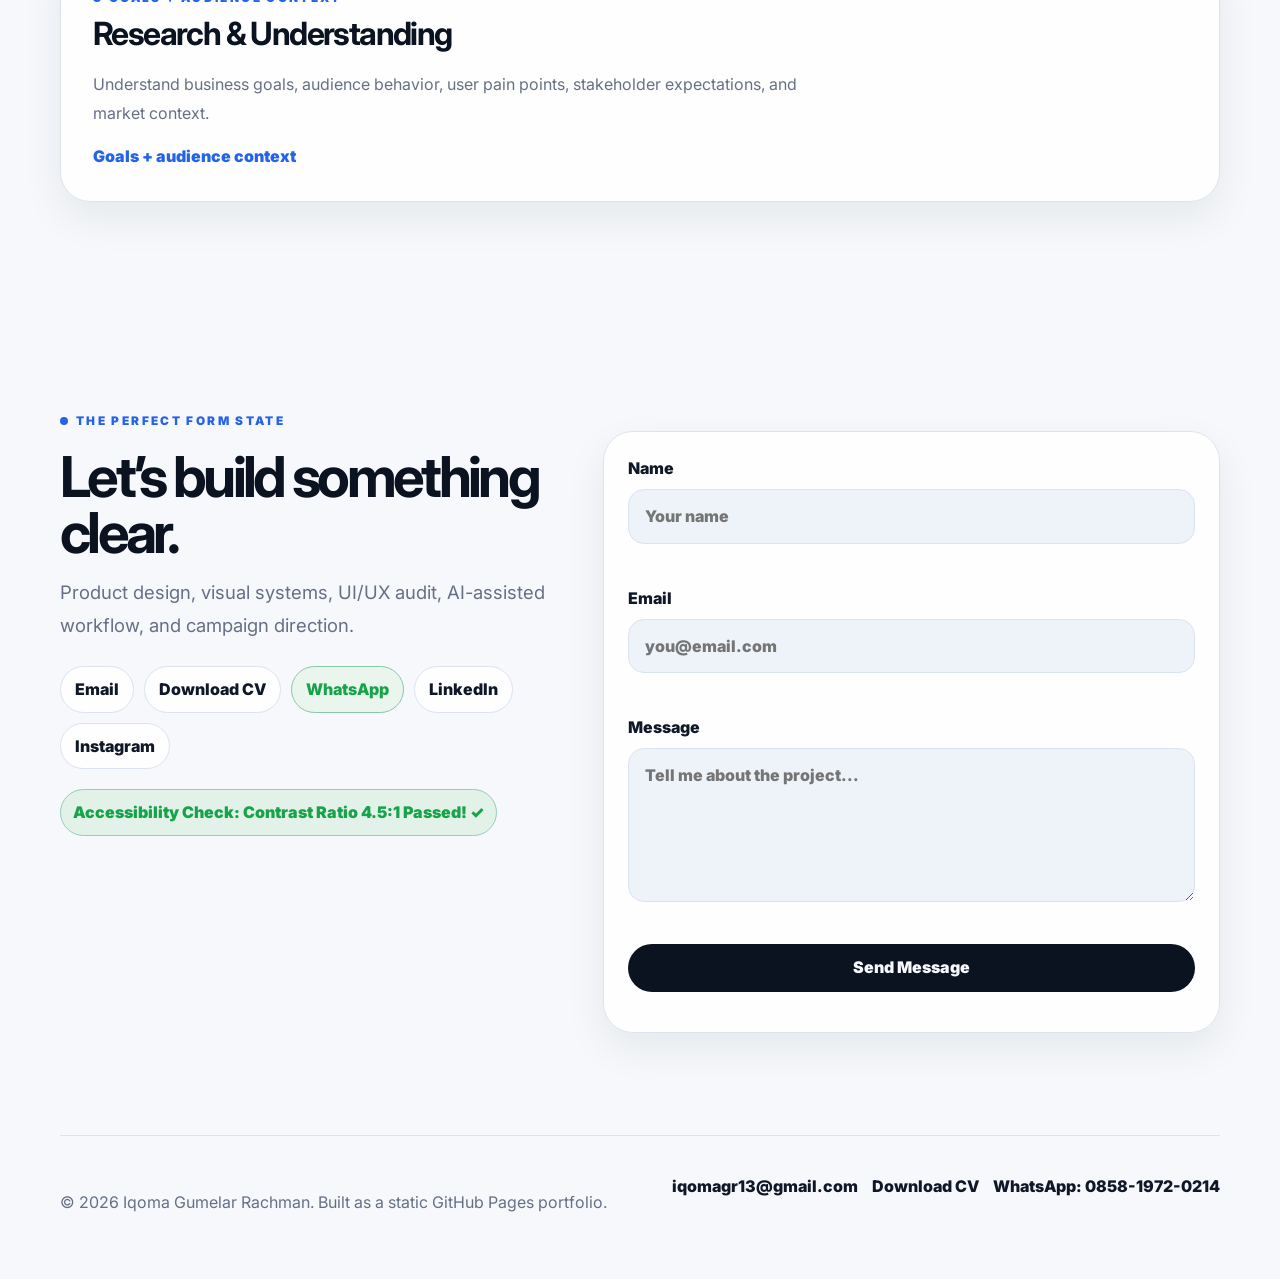
==== commit 23ffe47d: "Update" ====
--- a/index.html
+++ b/index.html
@@ -11,7 +11,7 @@
   <link rel="preconnect" href="https://fonts.googleapis.com">
   <link rel="preconnect" href="https://fonts.gstatic.com" crossorigin>
   <link href="https://fonts.googleapis.com/css2?family=Inter:wght@400;500;600;700;800;900&display=swap" rel="stylesheet">
-  <link rel="stylesheet" href="style.css?v=stable-portfolio-2" />
+  <link rel="stylesheet" href="style.css?v=cv-download-1" />
 </head>
 <body>
   <a class="skip-link" href="#main">Skip to content</a>
@@ -41,6 +41,7 @@
         <p class="hero-subtitle">Senior Visual & Product Designer bridging UI/UX, branding, design systems, and AI-assisted creative workflow.</p>
         <div class="hero-actions">
           <a class="button primary" href="#projects">View Work</a>
+          <a class="button ghost" href="assets/Iqoma-Gumelar-Rachman-CV-2026.pdf" download>Download CV</a>
           <a class="button ghost" href="#contact">Let’s Talk</a>
         </div>
         <div class="hero-meta" aria-label="Profile highlights">
@@ -137,6 +138,7 @@
           <p>Product design, visual systems, UI/UX audit, AI-assisted workflow, and campaign direction.</p>
           <div class="social-links">
             <a id="email-link" href="mailto:iqomagr13@gmail.com">Email</a>
+            <a id="cv-link" href="assets/Iqoma-Gumelar-Rachman-CV-2026.pdf" download>Download CV</a>
             <a id="whatsapp-link" href="https://wa.me/6285819720214" target="_blank" rel="noreferrer">WhatsApp</a>
             <a id="linkedin-link" href="https://linkedin.com/in/Iqoma" target="_blank" rel="noreferrer">LinkedIn</a>
             <a id="instagram-link" href="https://instagram.com/iqmagr" target="_blank" rel="noreferrer">Instagram</a>
@@ -156,9 +158,9 @@
 
   <footer class="site-footer">
     <p>© <span id="year"></span> Iqoma Gumelar Rachman. Built as a static GitHub Pages portfolio.</p>
-    <div class="footer-links"><a href="mailto:iqomagr13@gmail.com">iqomagr13@gmail.com</a><a href="https://wa.me/6285819720214" target="_blank" rel="noreferrer">WhatsApp: 0858-1972-0214</a></div>
+    <div class="footer-links"><a href="mailto:iqomagr13@gmail.com">iqomagr13@gmail.com</a><a href="assets/Iqoma-Gumelar-Rachman-CV-2026.pdf" download>Download CV</a><a href="https://wa.me/6285819720214" target="_blank" rel="noreferrer">WhatsApp: 0858-1972-0214</a></div>
   </footer>
 
-  <script src="app.js?v=stable-portfolio-2"></script>
+  <script src="app.js?v=cv-download-1"></script>
 </body>
 </html>
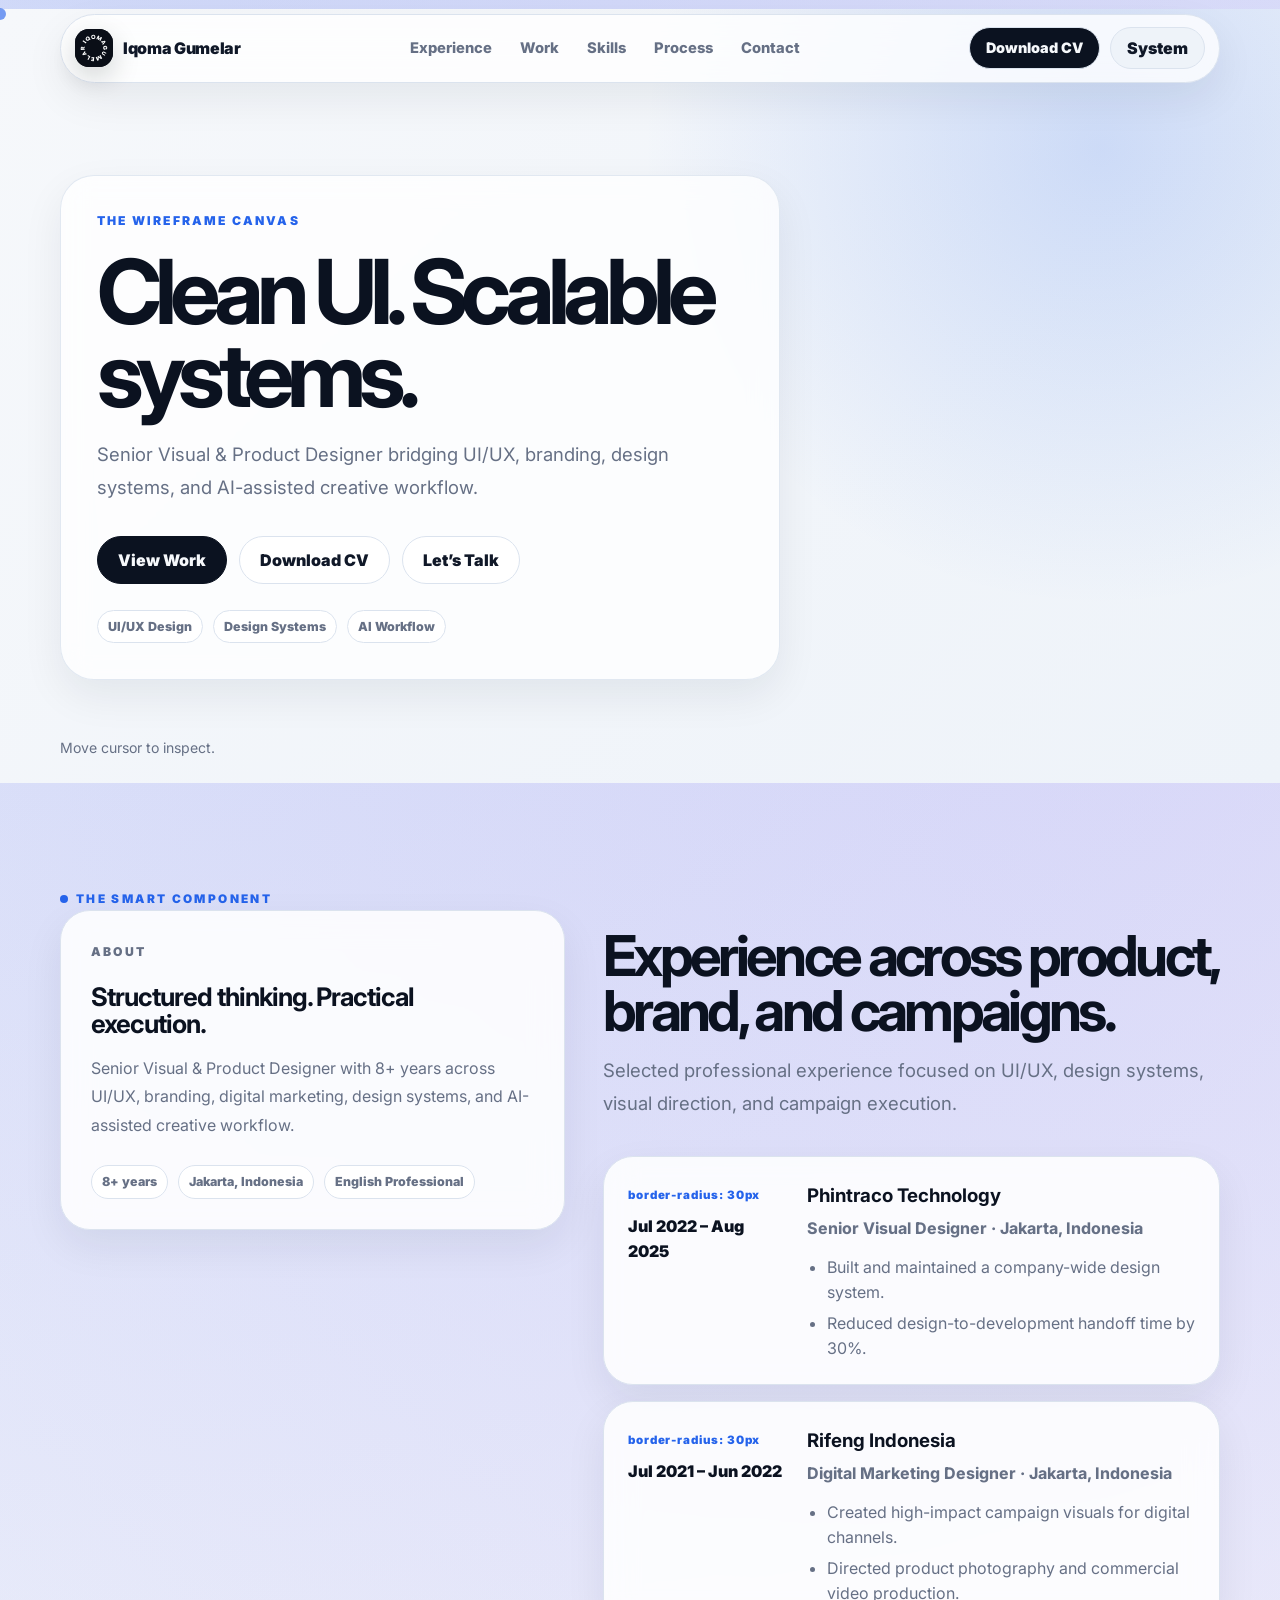
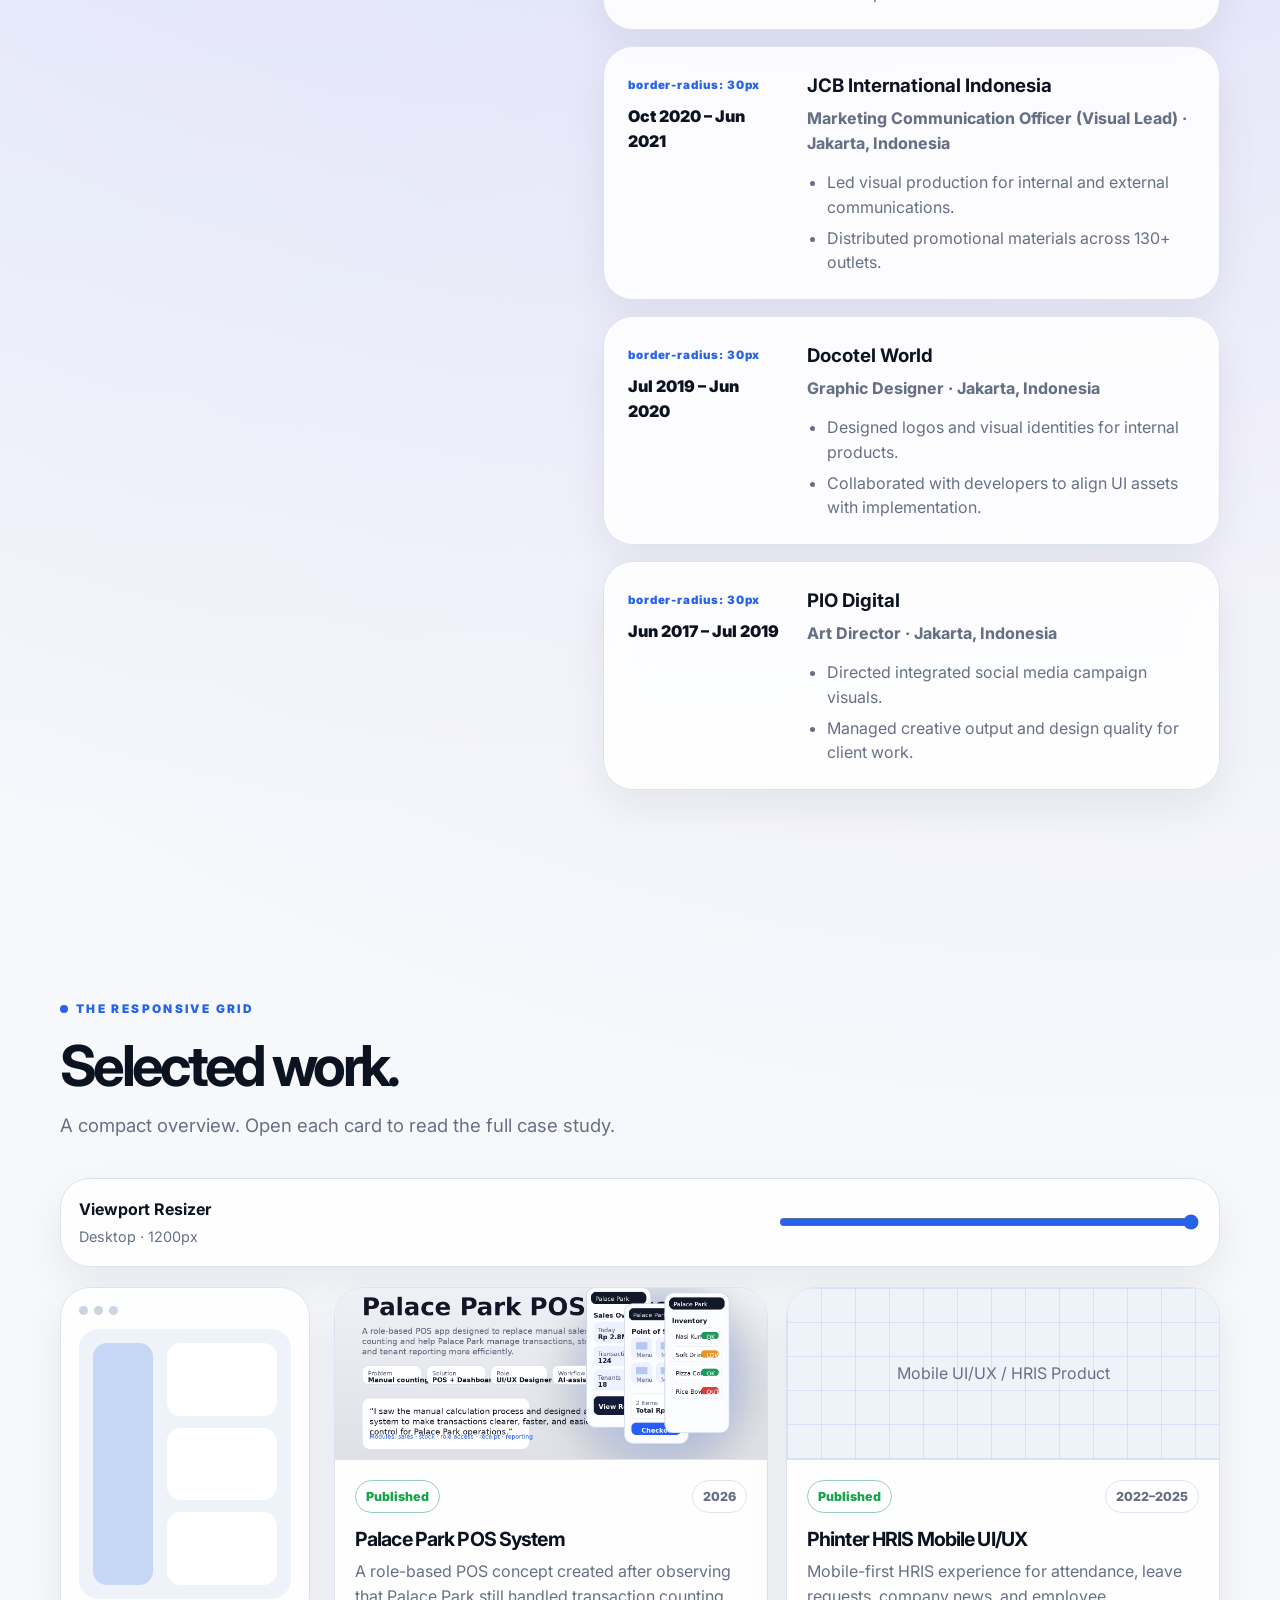
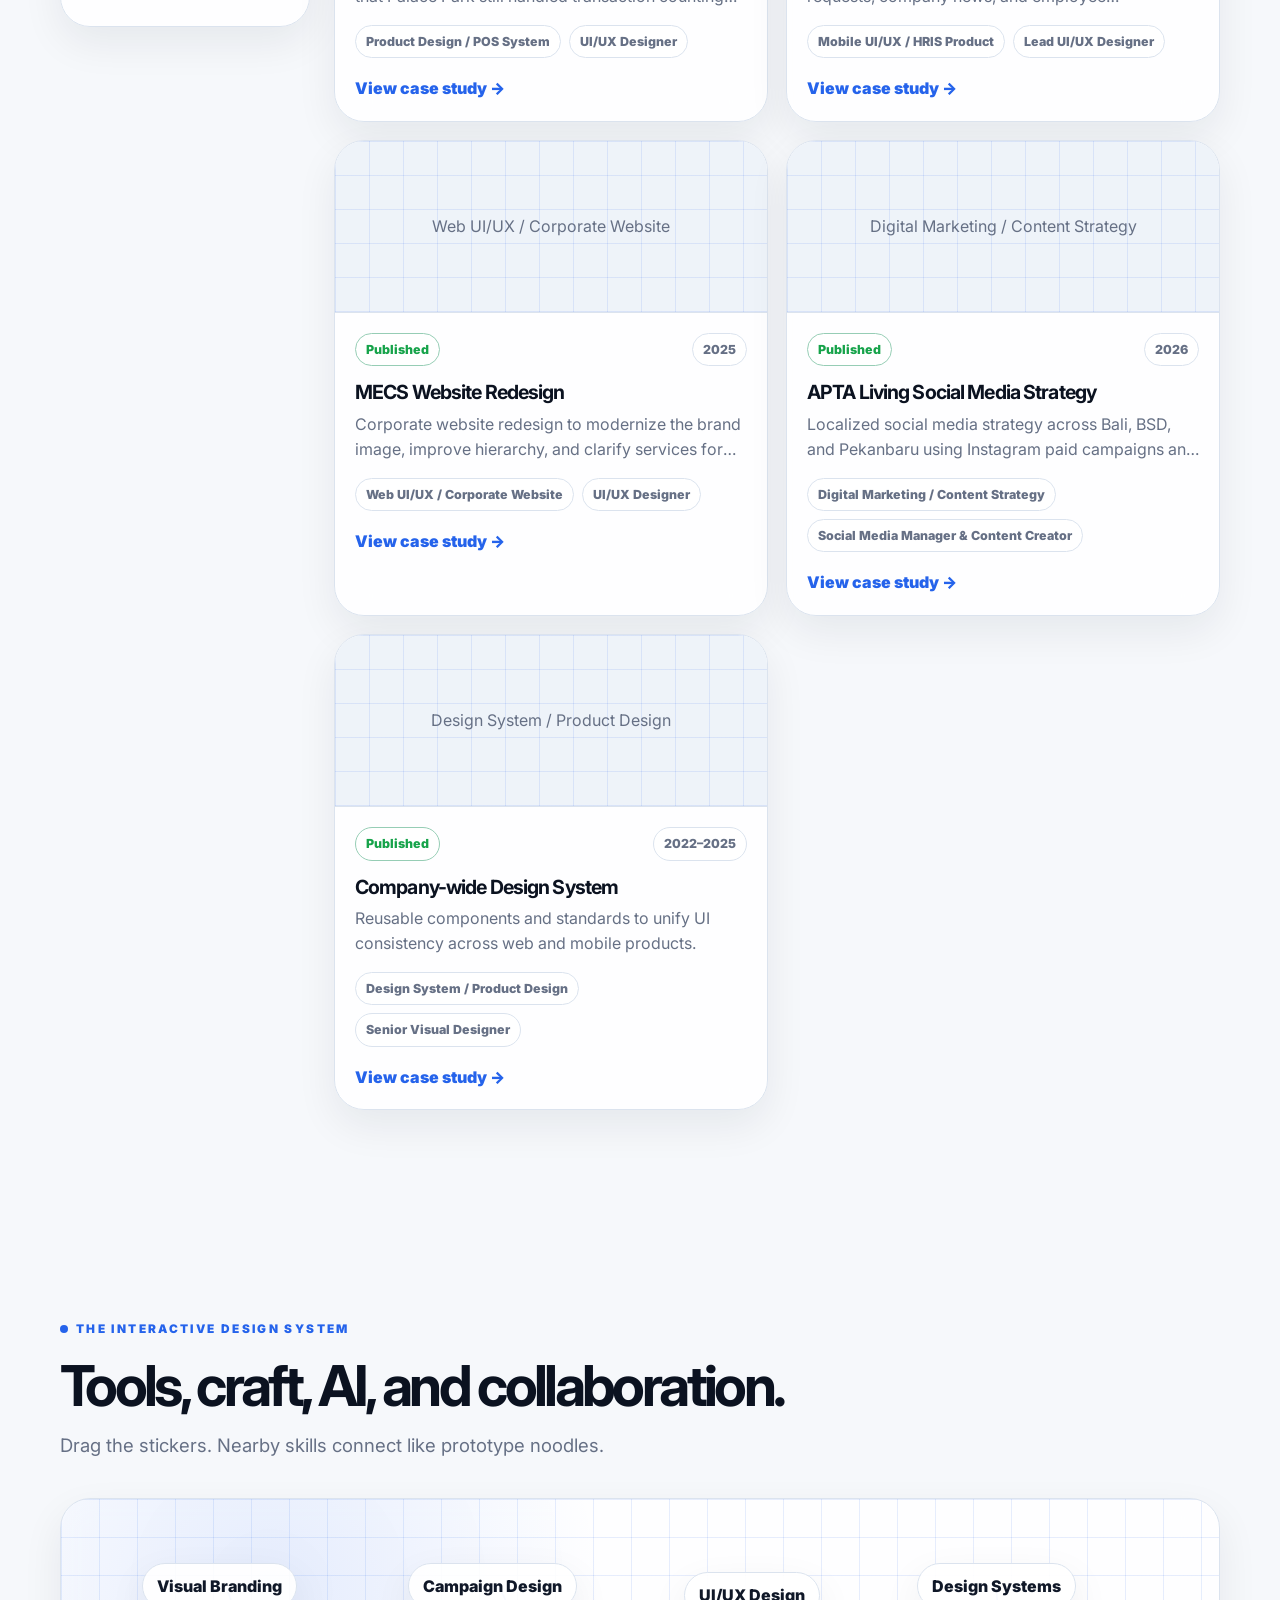
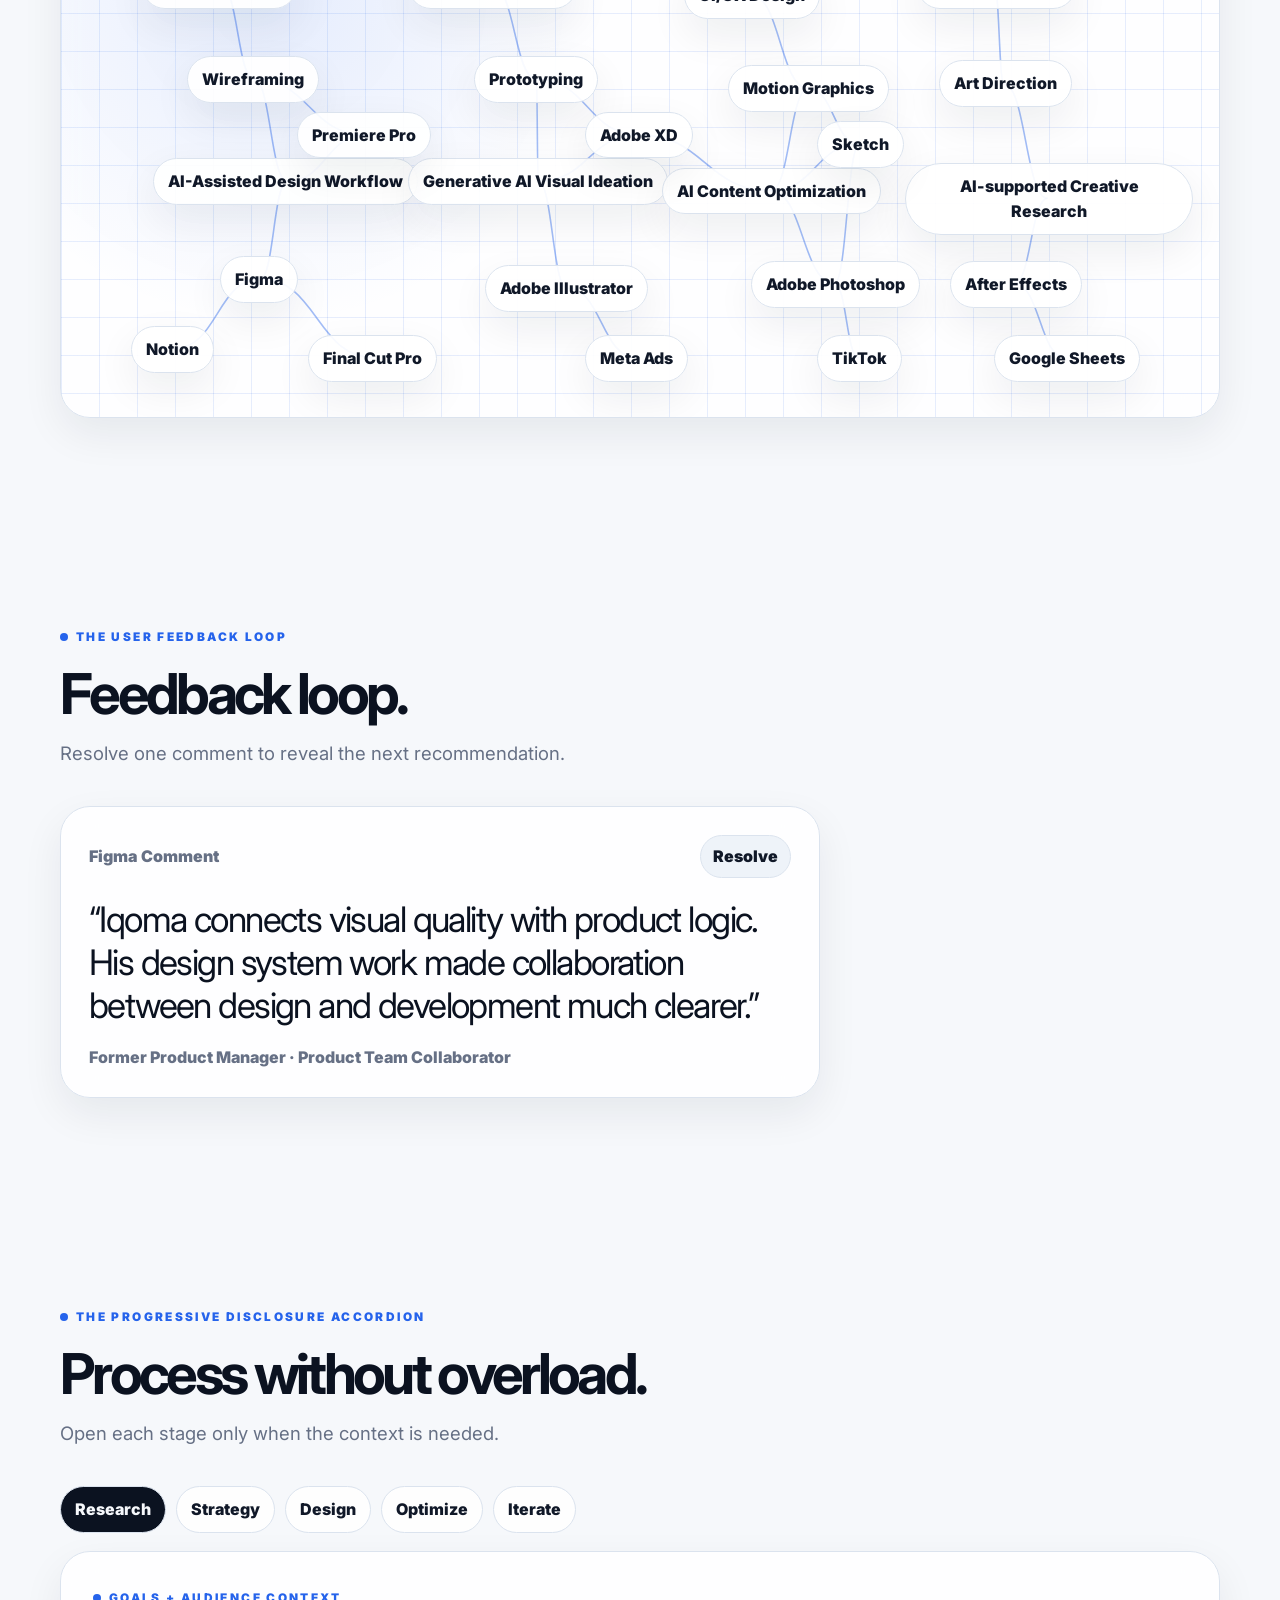
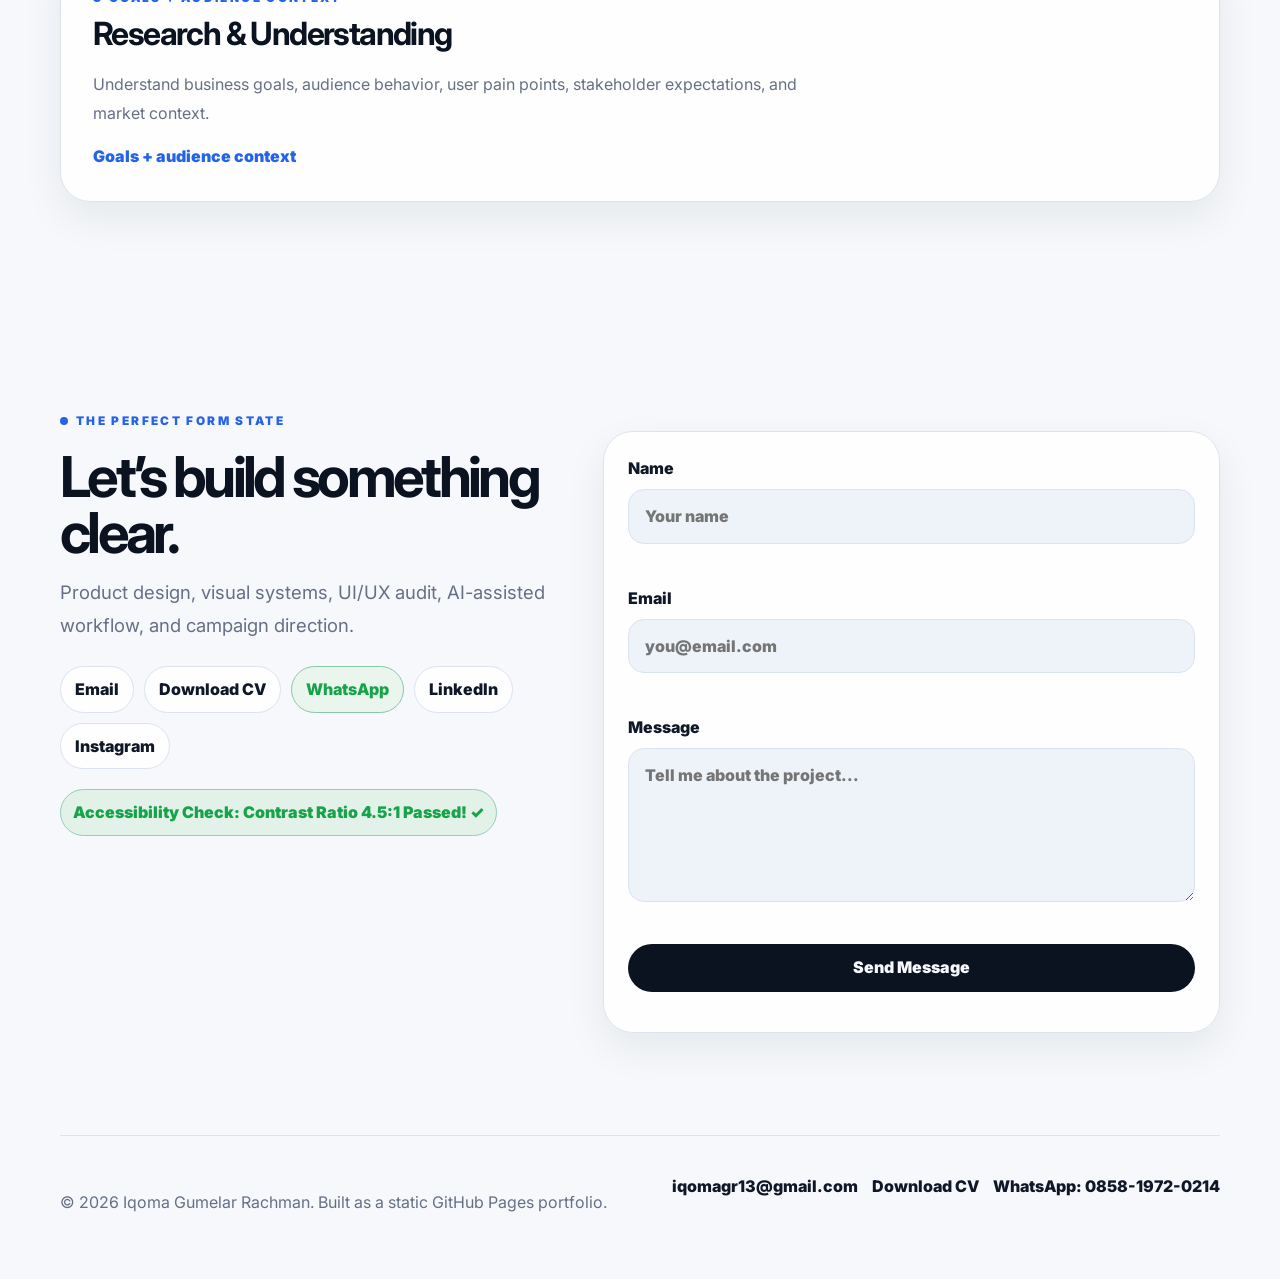
==== commit f86c8416: "Update" ====
--- a/index.html
+++ b/index.html
@@ -11,7 +11,7 @@
   <link rel="preconnect" href="https://fonts.googleapis.com">
   <link rel="preconnect" href="https://fonts.gstatic.com" crossorigin>
   <link href="https://fonts.googleapis.com/css2?family=Inter:wght@400;500;600;700;800;900&display=swap" rel="stylesheet">
-  <link rel="stylesheet" href="style.css?v=cv-download-1" />
+  <link rel="stylesheet" href="style.css?v=cv-download-2" />
 </head>
 <body>
   <a class="skip-link" href="#main">Skip to content</a>
@@ -29,7 +29,10 @@
       <a href="#process">Process</a>
       <a href="#contact">Contact</a>
     </nav>
-    <button class="header-theme-toggle" id="theme-toggle" type="button" aria-label="Color theme: System. Click to change.">System</button>
+    <div class="header-actions">
+      <a class="header-cv-link" href="assets/Iqoma-Gumelar-Rachman-CV-2026.pdf" download>Download CV</a>
+      <button class="header-theme-toggle" id="theme-toggle" type="button" aria-label="Color theme: System. Click to change.">System</button>
+    </div>
   </header>
 
   <main id="main">
@@ -161,6 +164,6 @@
     <div class="footer-links"><a href="mailto:iqomagr13@gmail.com">iqomagr13@gmail.com</a><a href="assets/Iqoma-Gumelar-Rachman-CV-2026.pdf" download>Download CV</a><a href="https://wa.me/6285819720214" target="_blank" rel="noreferrer">WhatsApp: 0858-1972-0214</a></div>
   </footer>
 
-  <script src="app.js?v=cv-download-1"></script>
+  <script src="app.js?v=cv-download-2"></script>
 </body>
 </html>
--- a/style.css
+++ b/style.css
@@ -195,6 +195,33 @@
 }
 .header-theme-toggle:hover,
 .theme-toggle:hover { border-color: var(--blue); }
+
+.header-actions {
+  display: inline-flex;
+  align-items: center;
+  gap: 10px;
+}
+.header-cv-link {
+  min-height: 42px;
+  display: inline-flex;
+  align-items: center;
+  justify-content: center;
+  padding: 0 16px;
+  border-radius: 999px;
+  border: 1px solid var(--line);
+  background: var(--heading);
+  color: var(--bg);
+  font-size: 0.9rem;
+  font-weight: 900;
+  text-decoration: none;
+}
+.header-cv-link:hover,
+.header-cv-link:focus-visible {
+  transform: translateY(-1px);
+  box-shadow: var(--shadow-soft);
+  outline: none;
+}
+
 
 .section-shell {
   width: var(--container);
@@ -573,6 +600,7 @@
   .detail-nav { top: 10px; border-radius: 24px; padding: 10px; }
   .brand-text { display: none; }
   .main-nav { display: none; }
+  .header-cv-link { min-height: 38px; padding-inline: 12px; font-size: 0.82rem; }
   .header-theme-toggle,
   .theme-toggle { min-height: 38px; padding-inline: 13px; }
   .hero { margin-top: -68px; min-height: 610px; padding-top: 132px; padding-bottom: 72px; --spot: 148px; }
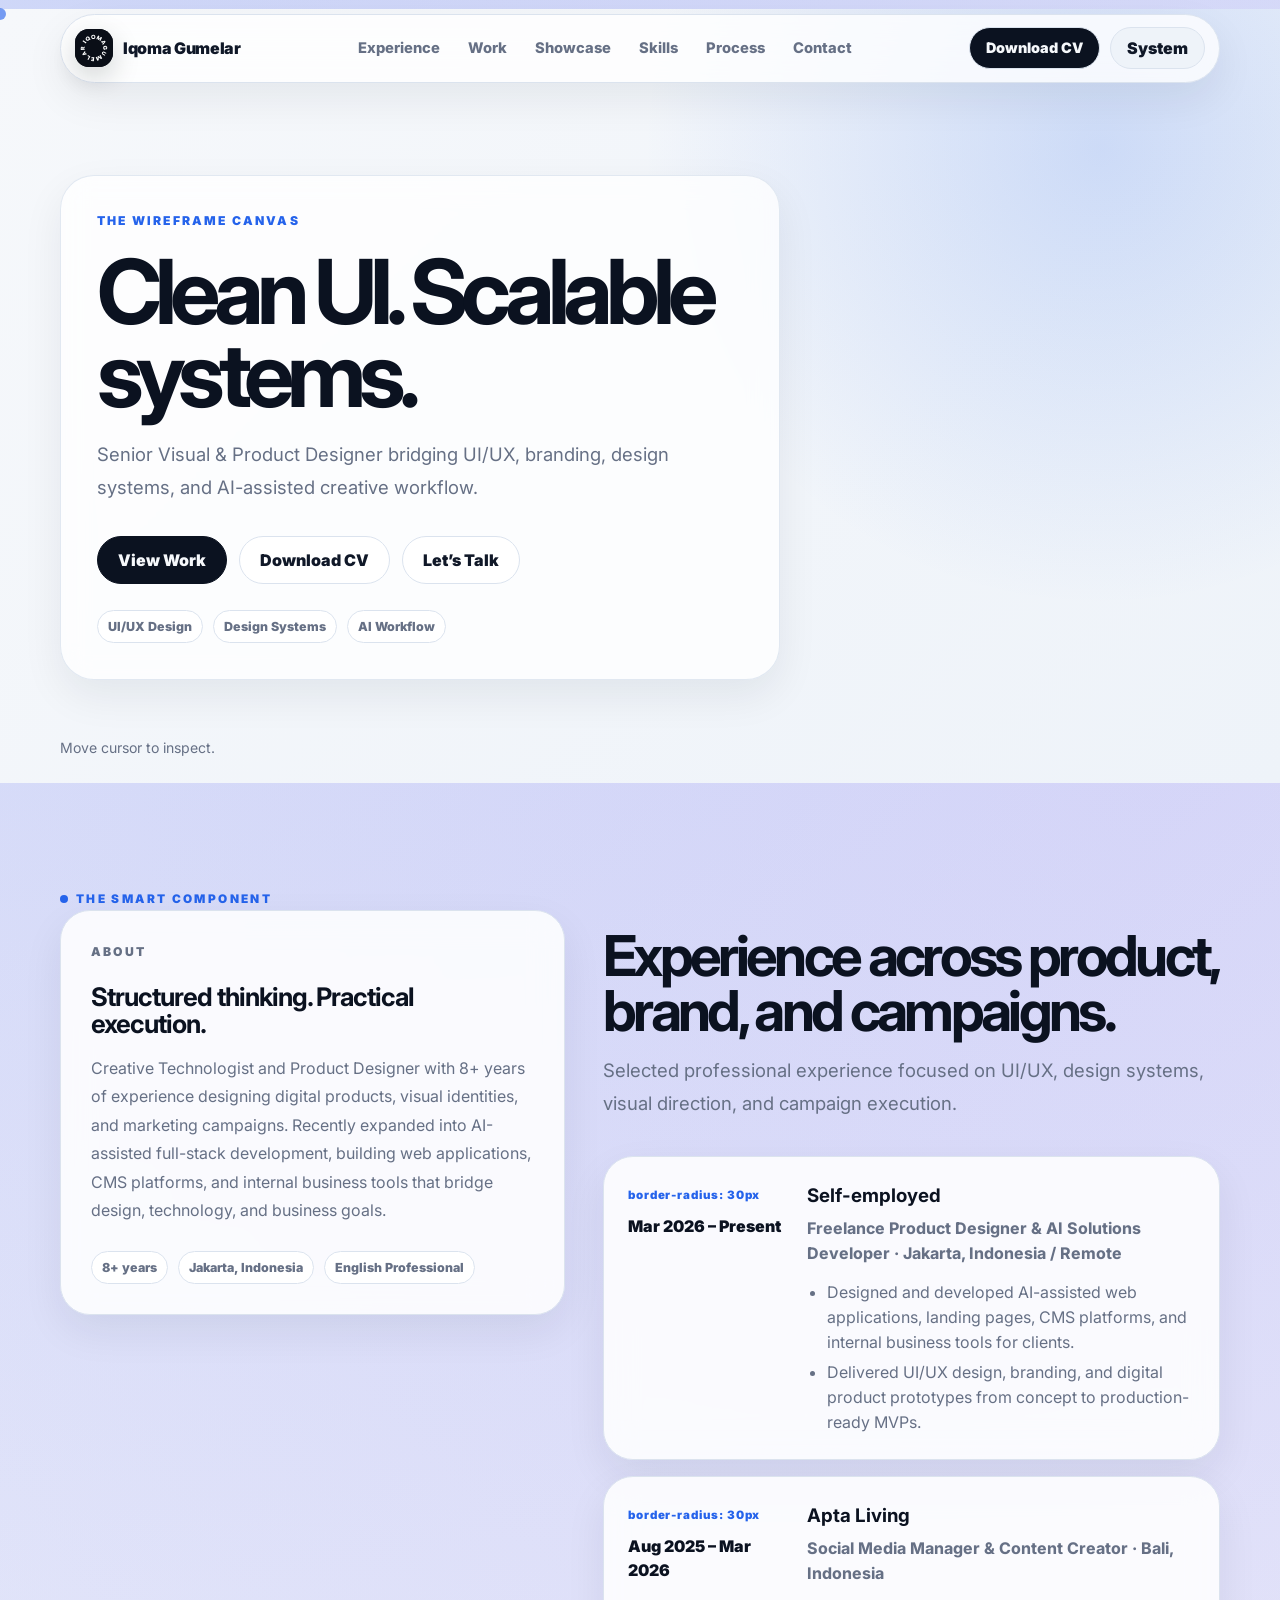
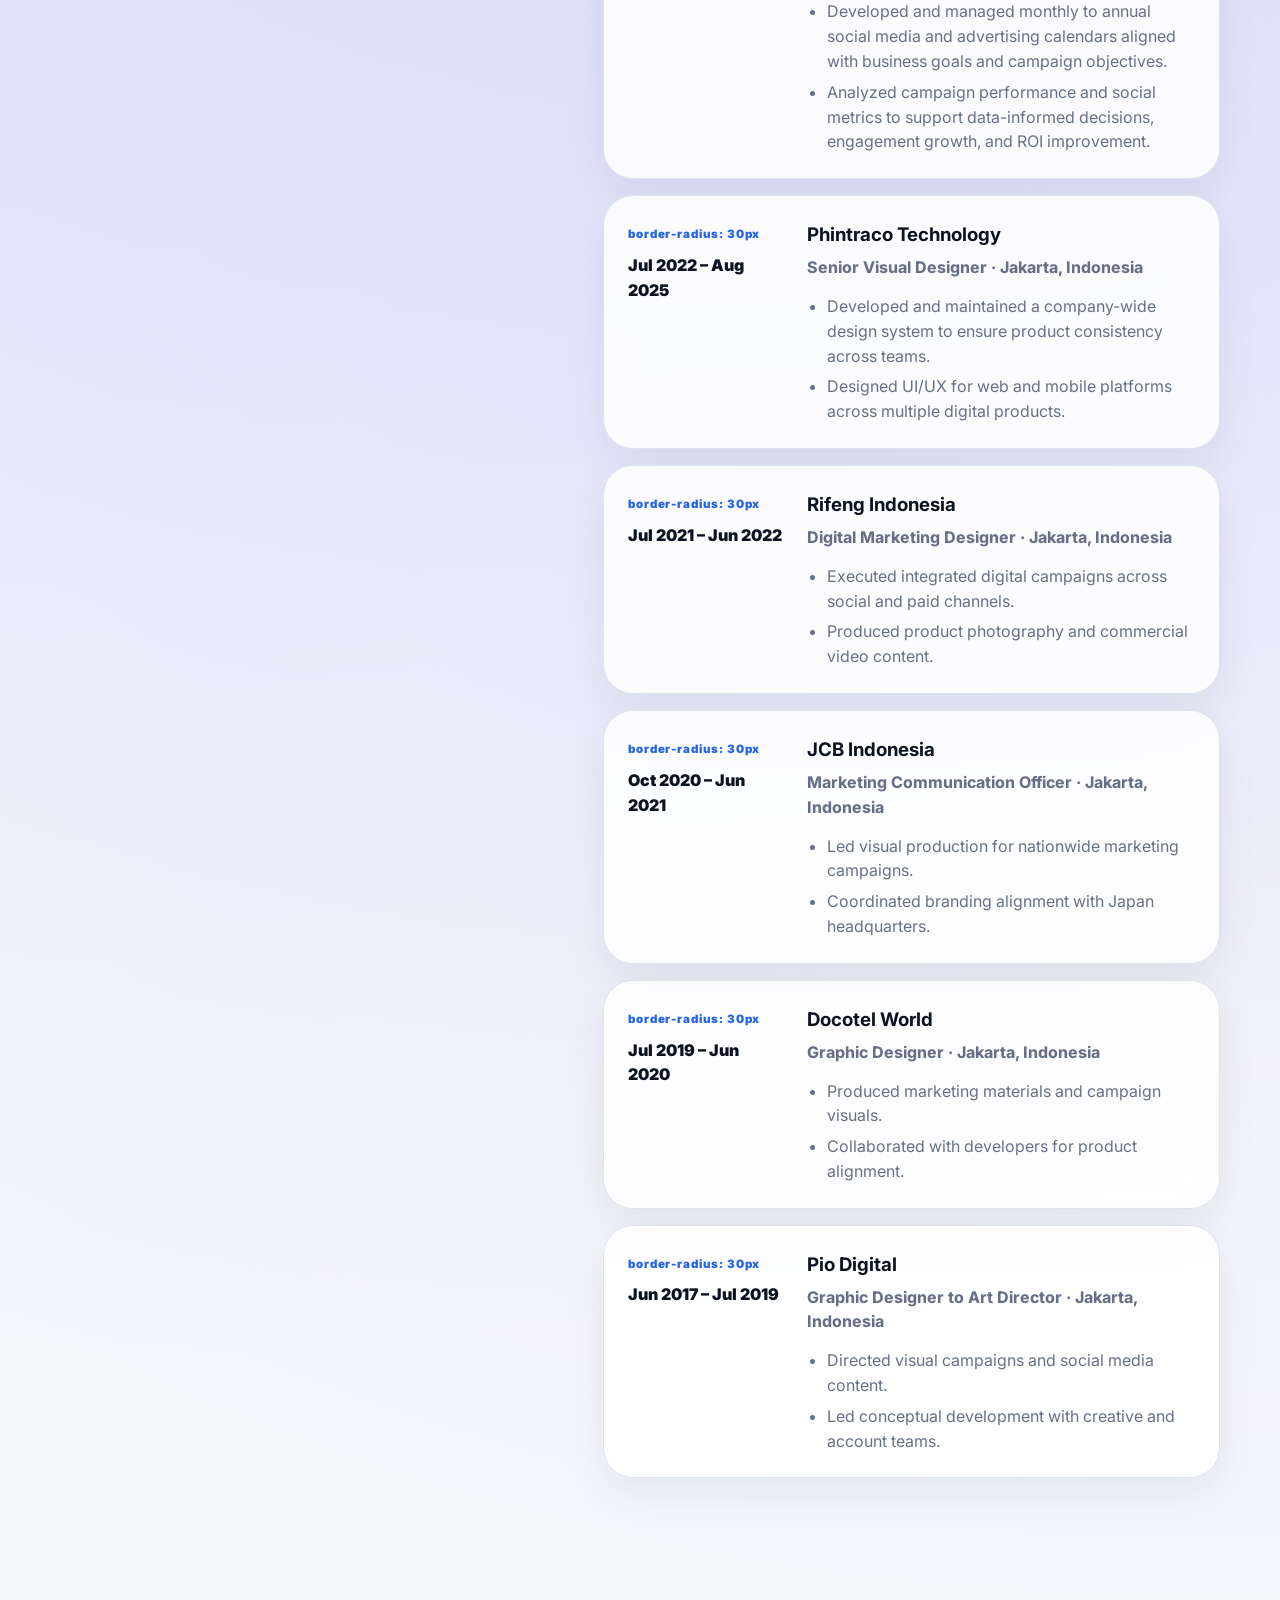
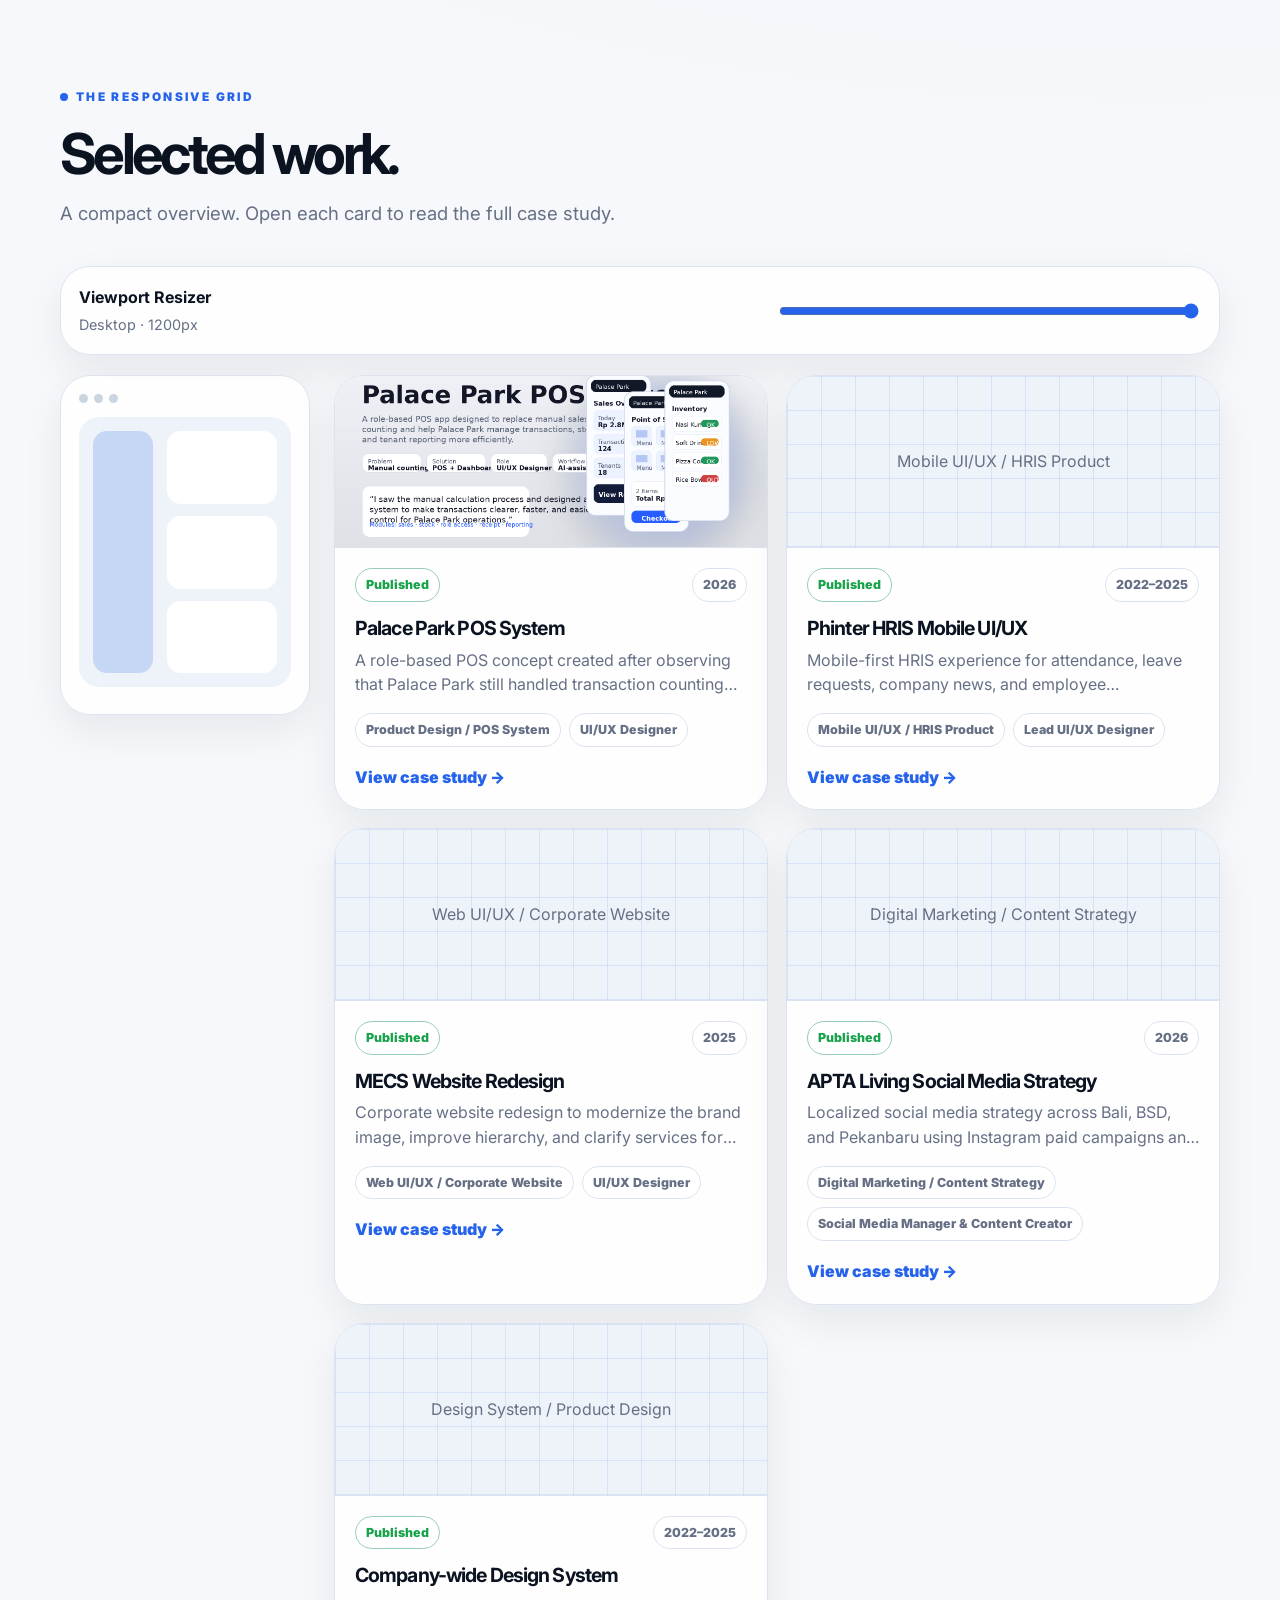
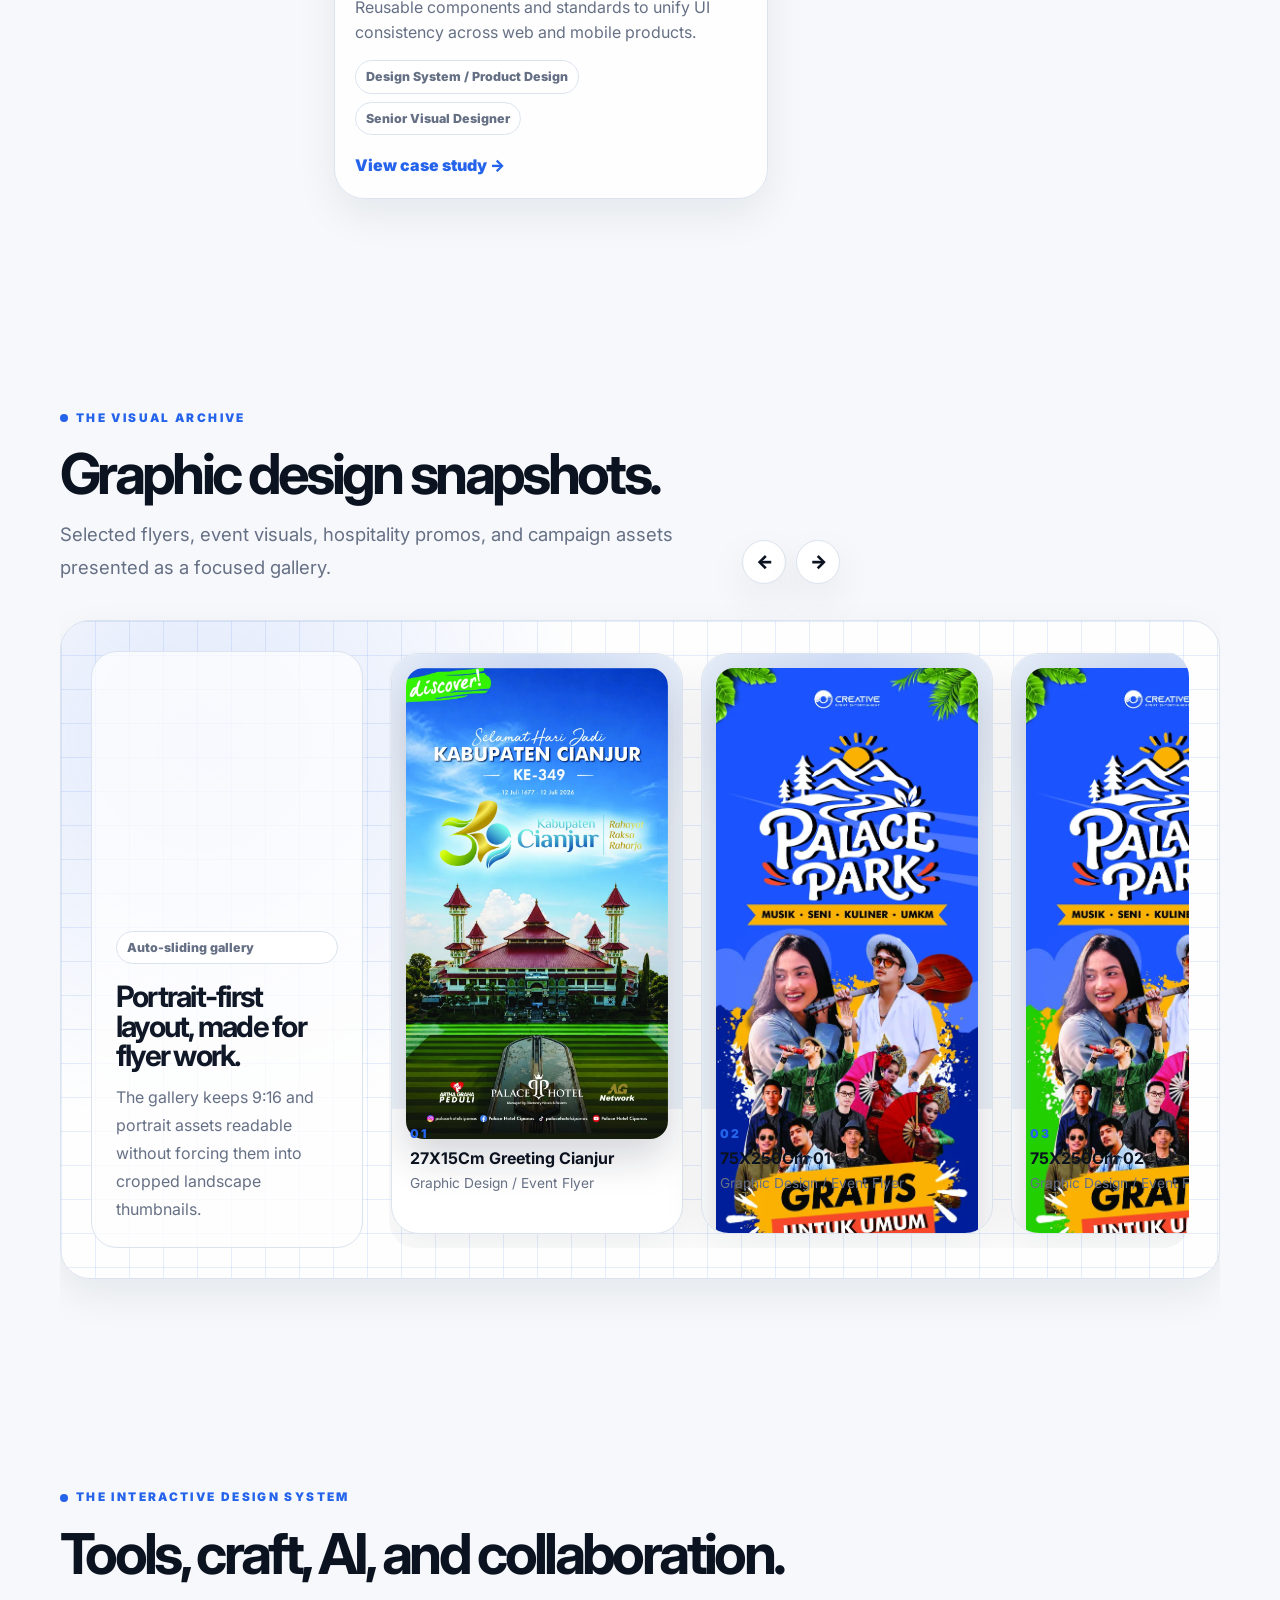
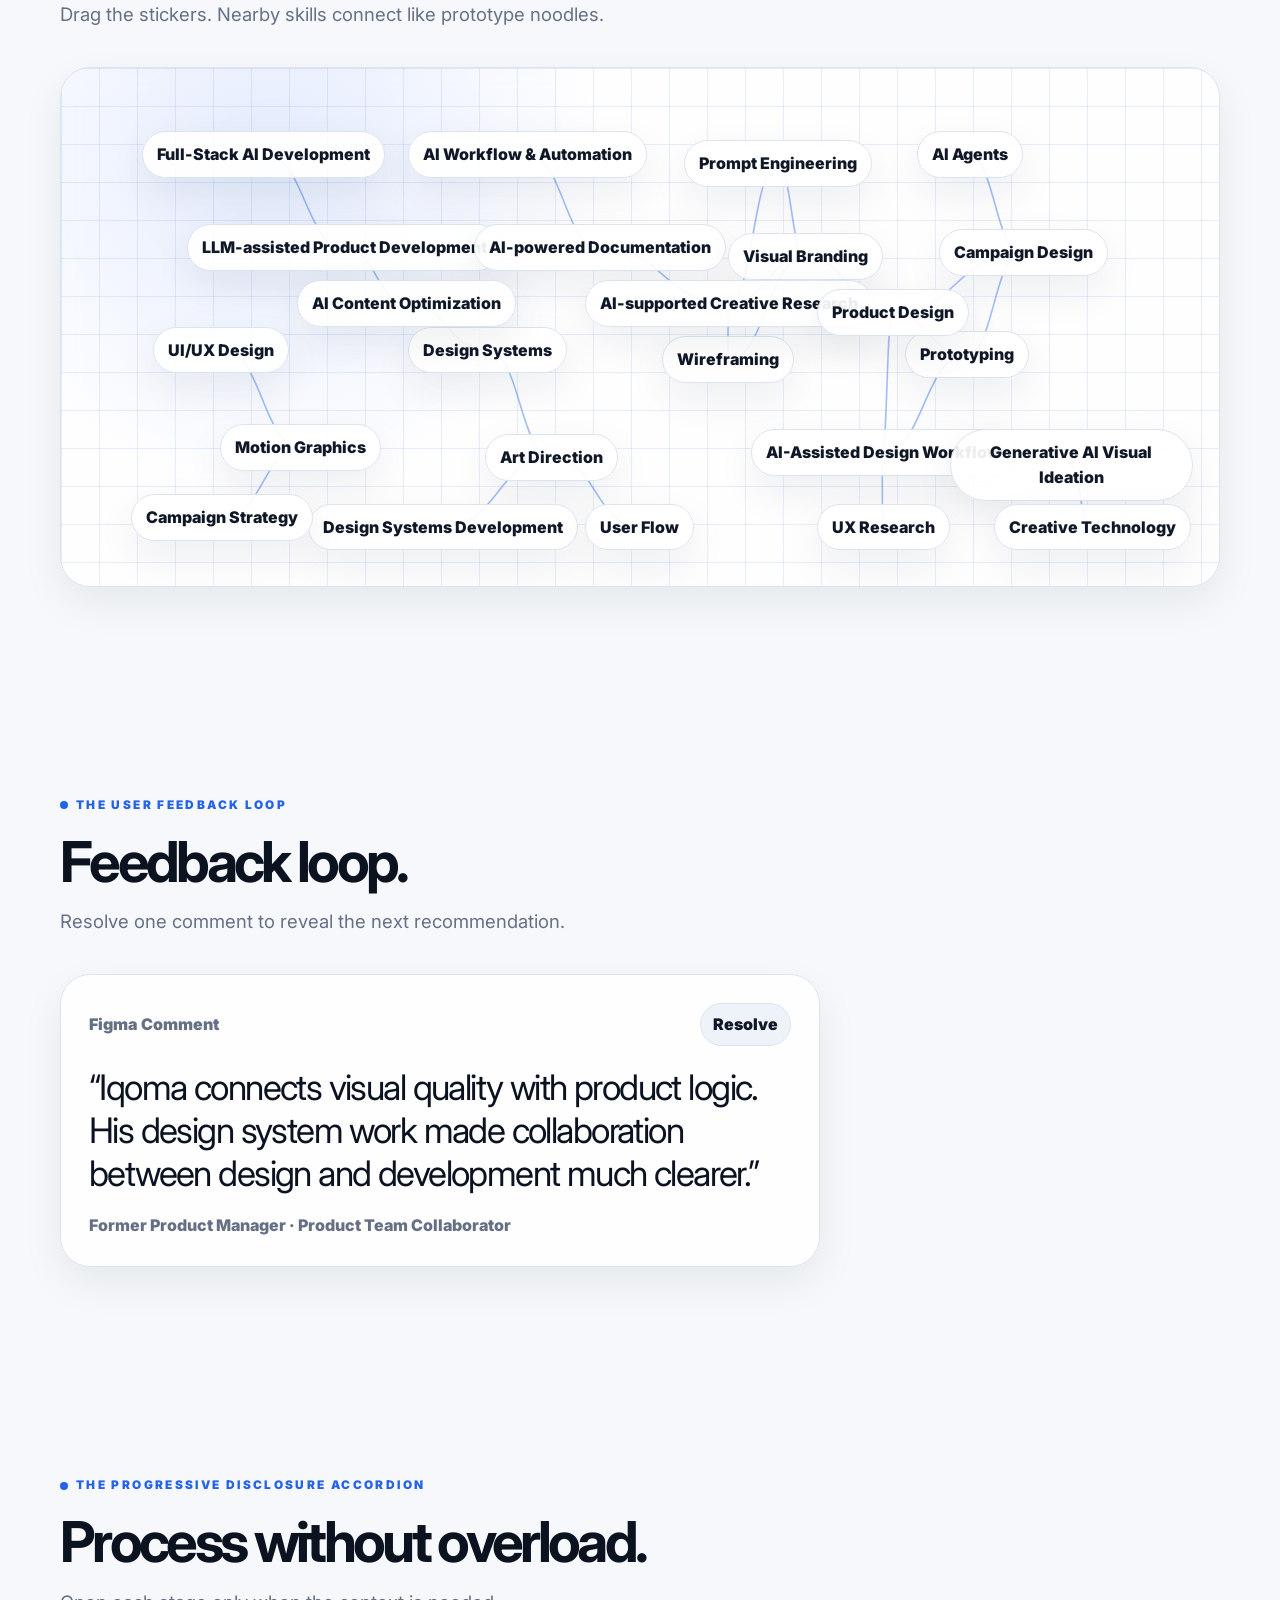
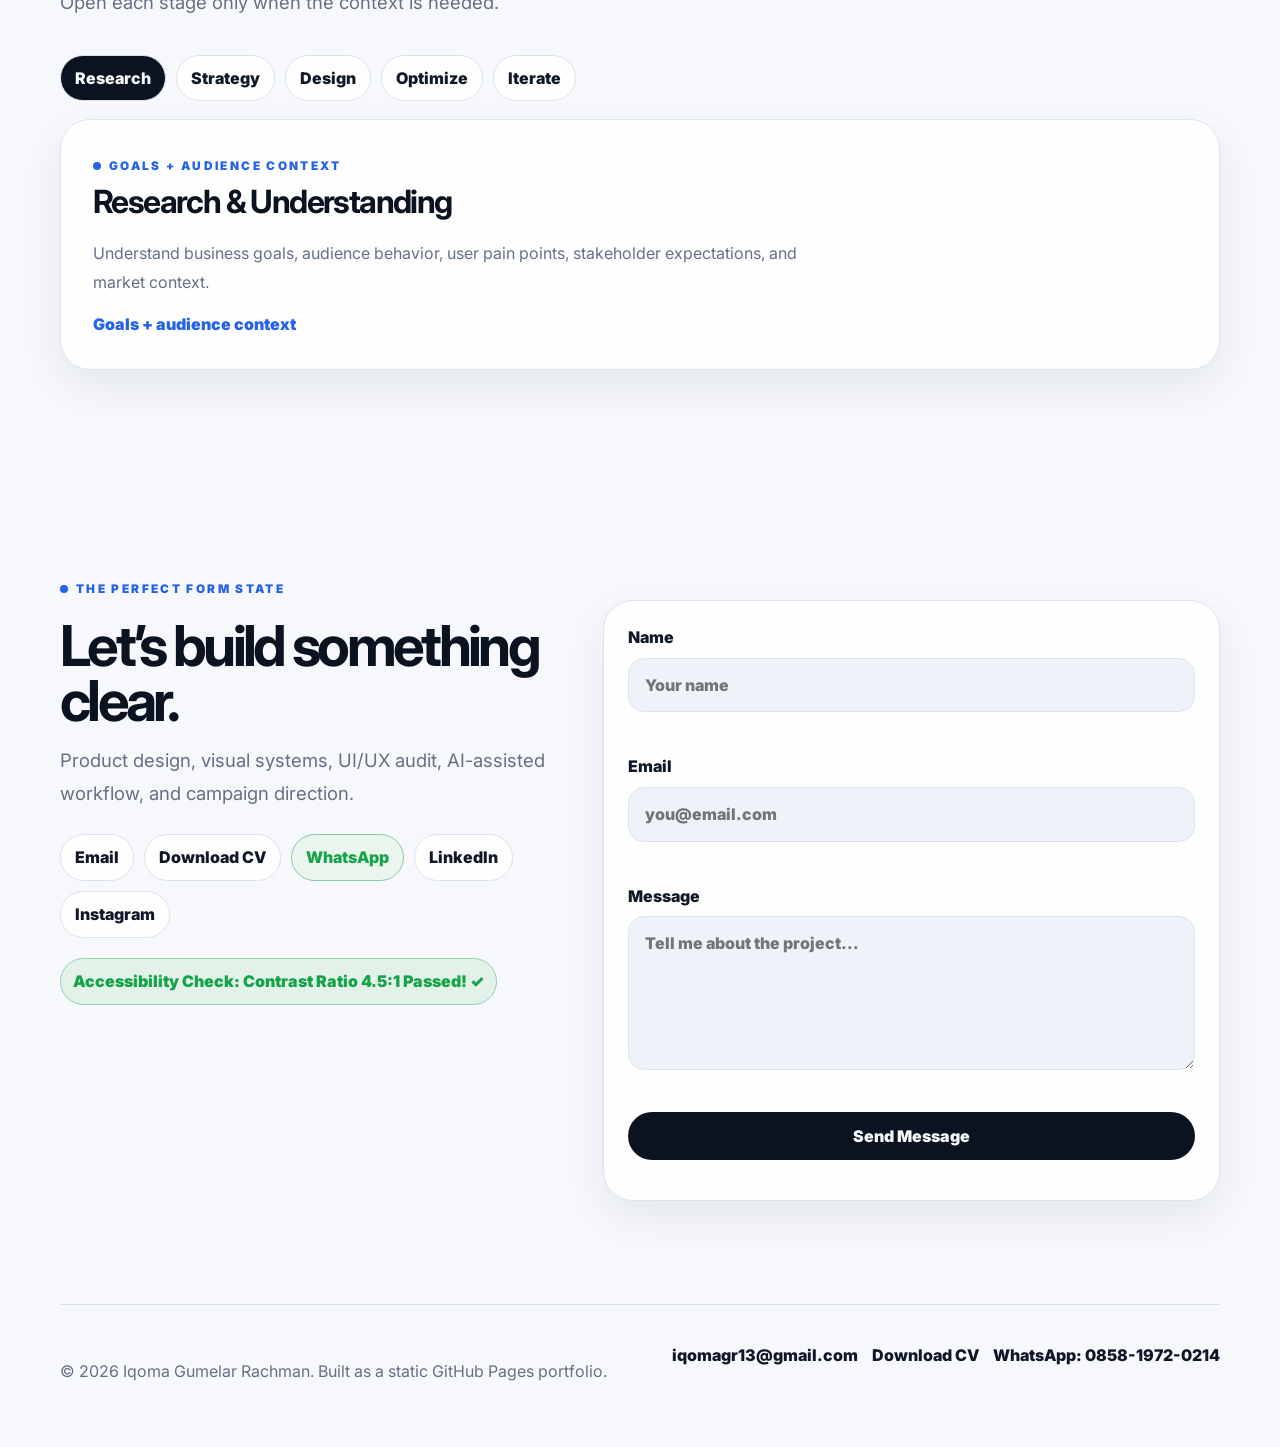
==== commit 3d1b7a13: "Update new section" ====
--- a/index.html
+++ b/index.html
@@ -11,7 +11,7 @@
   <link rel="preconnect" href="https://fonts.googleapis.com">
   <link rel="preconnect" href="https://fonts.gstatic.com" crossorigin>
   <link href="https://fonts.googleapis.com/css2?family=Inter:wght@400;500;600;700;800;900&display=swap" rel="stylesheet">
-  <link rel="stylesheet" href="style.css?v=cv-download-2" />
+  <link rel="stylesheet" href="style.css?v=showcase-gallery-1" />
 </head>
 <body>
   <a class="skip-link" href="#main">Skip to content</a>
@@ -25,6 +25,7 @@
     <nav class="main-nav" aria-label="Primary navigation">
       <a href="#about">Experience</a>
       <a href="#projects">Work</a>
+      <a href="#visual-showcase">Showcase</a>
       <a href="#skills">Skills</a>
       <a href="#process">Process</a>
       <a href="#contact">Contact</a>
@@ -98,6 +99,32 @@
       </div>
     </section>
 
+
+    <section id="visual-showcase" class="section-shell showcase-section" aria-labelledby="showcase-title">
+      <div class="section-kicker">The Visual Archive</div>
+      <div class="section-heading reveal showcase-heading">
+        <div>
+          <h2 id="showcase-title">Graphic design snapshots.</h2>
+          <p>Selected flyers, event visuals, hospitality promos, and campaign assets presented as a focused gallery.</p>
+        </div>
+        <div class="showcase-actions" aria-label="Gallery controls">
+          <button class="showcase-control" id="showcase-prev" type="button" aria-label="Previous showcase item">←</button>
+          <button class="showcase-control" id="showcase-next" type="button" aria-label="Next showcase item">→</button>
+        </div>
+      </div>
+
+      <div class="showcase-frame reveal">
+        <div class="showcase-copy">
+          <span class="status-badge">Auto-sliding gallery</span>
+          <h3>Portrait-first layout, made for flyer work.</h3>
+          <p>The gallery keeps 9:16 and portrait assets readable without forcing them into cropped landscape thumbnails.</p>
+        </div>
+        <div class="showcase-viewport" id="showcase-viewport" tabindex="0" aria-label="Auto sliding visual design showcase">
+          <div class="showcase-track" id="showcase-track"></div>
+        </div>
+      </div>
+    </section>
+
     <section id="skills" class="section-shell" aria-labelledby="skills-title">
       <div class="section-kicker">The Interactive Design System</div>
       <div class="section-heading reveal">
@@ -164,6 +191,6 @@
     <div class="footer-links"><a href="mailto:iqomagr13@gmail.com">iqomagr13@gmail.com</a><a href="assets/Iqoma-Gumelar-Rachman-CV-2026.pdf" download>Download CV</a><a href="https://wa.me/6285819720214" target="_blank" rel="noreferrer">WhatsApp: 0858-1972-0214</a></div>
   </footer>
 
-  <script src="app.js?v=cv-download-2"></script>
+  <script src="app.js?v=showcase-gallery-1"></script>
 </body>
 </html>
--- a/style.css
+++ b/style.css
@@ -639,3 +639,228 @@
 .footer-links a { white-space: nowrap; }
 .social-links a[href*="wa.me"] { border-color: color-mix(in srgb, var(--success) 42%, var(--line)); color: var(--success); background: color-mix(in srgb, var(--success) 9%, var(--surface)); }
 @media (max-width: 760px) { .footer-links { justify-content: flex-start; } }
+
+.auto-local-note {
+  margin: 10px 0 0;
+  color: var(--muted);
+  font-size: 0.86rem;
+  line-height: 1.55;
+}
+
+.auto-local-note strong {
+  color: var(--heading);
+}
+
+
+/* Visual Showcase Gallery */
+.showcase-section {
+  overflow: hidden;
+}
+
+.showcase-heading {
+  display: flex;
+  justify-content: space-between;
+  gap: 24px;
+  align-items: flex-end;
+}
+
+.showcase-actions {
+  display: flex;
+  gap: 10px;
+  flex: 0 0 auto;
+}
+
+.showcase-control {
+  width: 44px;
+  height: 44px;
+  border-radius: 999px;
+  border: 1px solid var(--line);
+  background: var(--surface-solid);
+  color: var(--heading);
+  font-size: 1.15rem;
+  font-weight: 900;
+  cursor: pointer;
+  box-shadow: var(--shadow-soft);
+  transition: transform 180ms ease, border-color 180ms ease, background 180ms ease;
+}
+
+.showcase-control:hover {
+  transform: translateY(-2px);
+  border-color: var(--blue);
+}
+
+.showcase-frame {
+  display: grid;
+  grid-template-columns: minmax(230px, 0.34fr) minmax(0, 1fr);
+  gap: 26px;
+  align-items: stretch;
+  border: 1px solid var(--line);
+  border-radius: var(--radius-lg);
+  background:
+    radial-gradient(circle at 12% 18%, color-mix(in srgb, var(--blue) 14%, transparent), transparent 34%),
+    linear-gradient(var(--grid) 1px, transparent 1px),
+    linear-gradient(90deg, var(--grid) 1px, transparent 1px),
+    var(--surface);
+  background-size: auto, 34px 34px, 34px 34px, auto;
+  padding: clamp(18px, 3vw, 30px);
+  box-shadow: var(--shadow-soft);
+}
+
+.showcase-copy {
+  min-height: 360px;
+  border: 1px solid var(--line);
+  border-radius: 26px;
+  background: color-mix(in srgb, var(--surface-solid) 74%, transparent);
+  padding: 24px;
+  display: flex;
+  flex-direction: column;
+  justify-content: flex-end;
+}
+
+.showcase-copy h3 {
+  margin: 18px 0 12px;
+  font-size: clamp(1.45rem, 2.3vw, 2.45rem);
+  line-height: 1;
+  letter-spacing: -0.06em;
+}
+
+.showcase-copy p {
+  margin: 0;
+  color: var(--muted);
+  line-height: 1.75;
+}
+
+.showcase-viewport {
+  overflow-x: auto;
+  overflow-y: hidden;
+  scroll-snap-type: x mandatory;
+  scroll-padding-inline: 6px;
+  border-radius: 26px;
+  outline: none;
+  -webkit-overflow-scrolling: touch;
+}
+
+.showcase-viewport:focus-visible {
+  box-shadow: 0 0 0 4px color-mix(in srgb, var(--blue) 28%, transparent);
+}
+
+.showcase-viewport::-webkit-scrollbar {
+  height: 10px;
+}
+
+.showcase-viewport::-webkit-scrollbar-thumb {
+  background: color-mix(in srgb, var(--blue) 40%, var(--line));
+  border-radius: 999px;
+}
+
+.showcase-track {
+  display: flex;
+  gap: 18px;
+  align-items: stretch;
+  width: max-content;
+  padding: 2px 2px 14px;
+}
+
+.showcase-card {
+  width: clamp(220px, 24vw, 292px);
+  min-height: 430px;
+  scroll-snap-align: start;
+  border: 1px solid var(--line);
+  border-radius: 28px;
+  background: var(--surface-solid);
+  overflow: hidden;
+  box-shadow: var(--shadow-soft);
+  transition: transform 220ms ease, border-color 220ms ease;
+}
+
+.showcase-card:hover {
+  transform: translateY(-6px);
+  border-color: color-mix(in srgb, var(--blue) 50%, var(--line));
+}
+
+.showcase-image-wrap {
+  height: clamp(330px, 41vw, 455px);
+  background:
+    radial-gradient(circle at 50% 0%, color-mix(in srgb, var(--blue) 14%, transparent), transparent 46%),
+    var(--surface-2);
+  display: grid;
+  place-items: center;
+  padding: 14px;
+}
+
+.showcase-image-wrap img {
+  width: 100%;
+  height: 100%;
+  object-fit: contain;
+  border-radius: 18px;
+  display: block;
+  box-shadow: 0 18px 40px rgba(15, 23, 42, 0.18);
+  background: var(--surface-solid);
+}
+
+.showcase-caption {
+  padding: 16px 18px 18px;
+  display: grid;
+  gap: 5px;
+}
+
+.showcase-caption span {
+  color: var(--blue);
+  font-size: 0.76rem;
+  font-weight: 900;
+  letter-spacing: 0.16em;
+}
+
+.showcase-caption strong {
+  color: var(--heading);
+  font-size: 1rem;
+  line-height: 1.25;
+}
+
+.showcase-caption em {
+  color: var(--muted);
+  font-style: normal;
+  font-size: 0.86rem;
+}
+
+@media (max-width: 920px) {
+  .showcase-frame {
+    grid-template-columns: 1fr;
+  }
+
+  .showcase-copy {
+    min-height: auto;
+  }
+}
+
+@media (max-width: 640px) {
+  .showcase-heading {
+    align-items: flex-start;
+    flex-direction: column;
+  }
+
+  .showcase-actions {
+    width: 100%;
+    justify-content: flex-end;
+  }
+
+  .showcase-frame {
+    padding: 14px;
+    border-radius: 24px;
+  }
+
+  .showcase-card {
+    width: min(78vw, 290px);
+    min-height: 410px;
+  }
+
+  .showcase-image-wrap {
+    height: 350px;
+  }
+}
+
+@media (prefers-reduced-motion: reduce) {
+  .showcase-card {
+    transition: none;
+  }
+}
